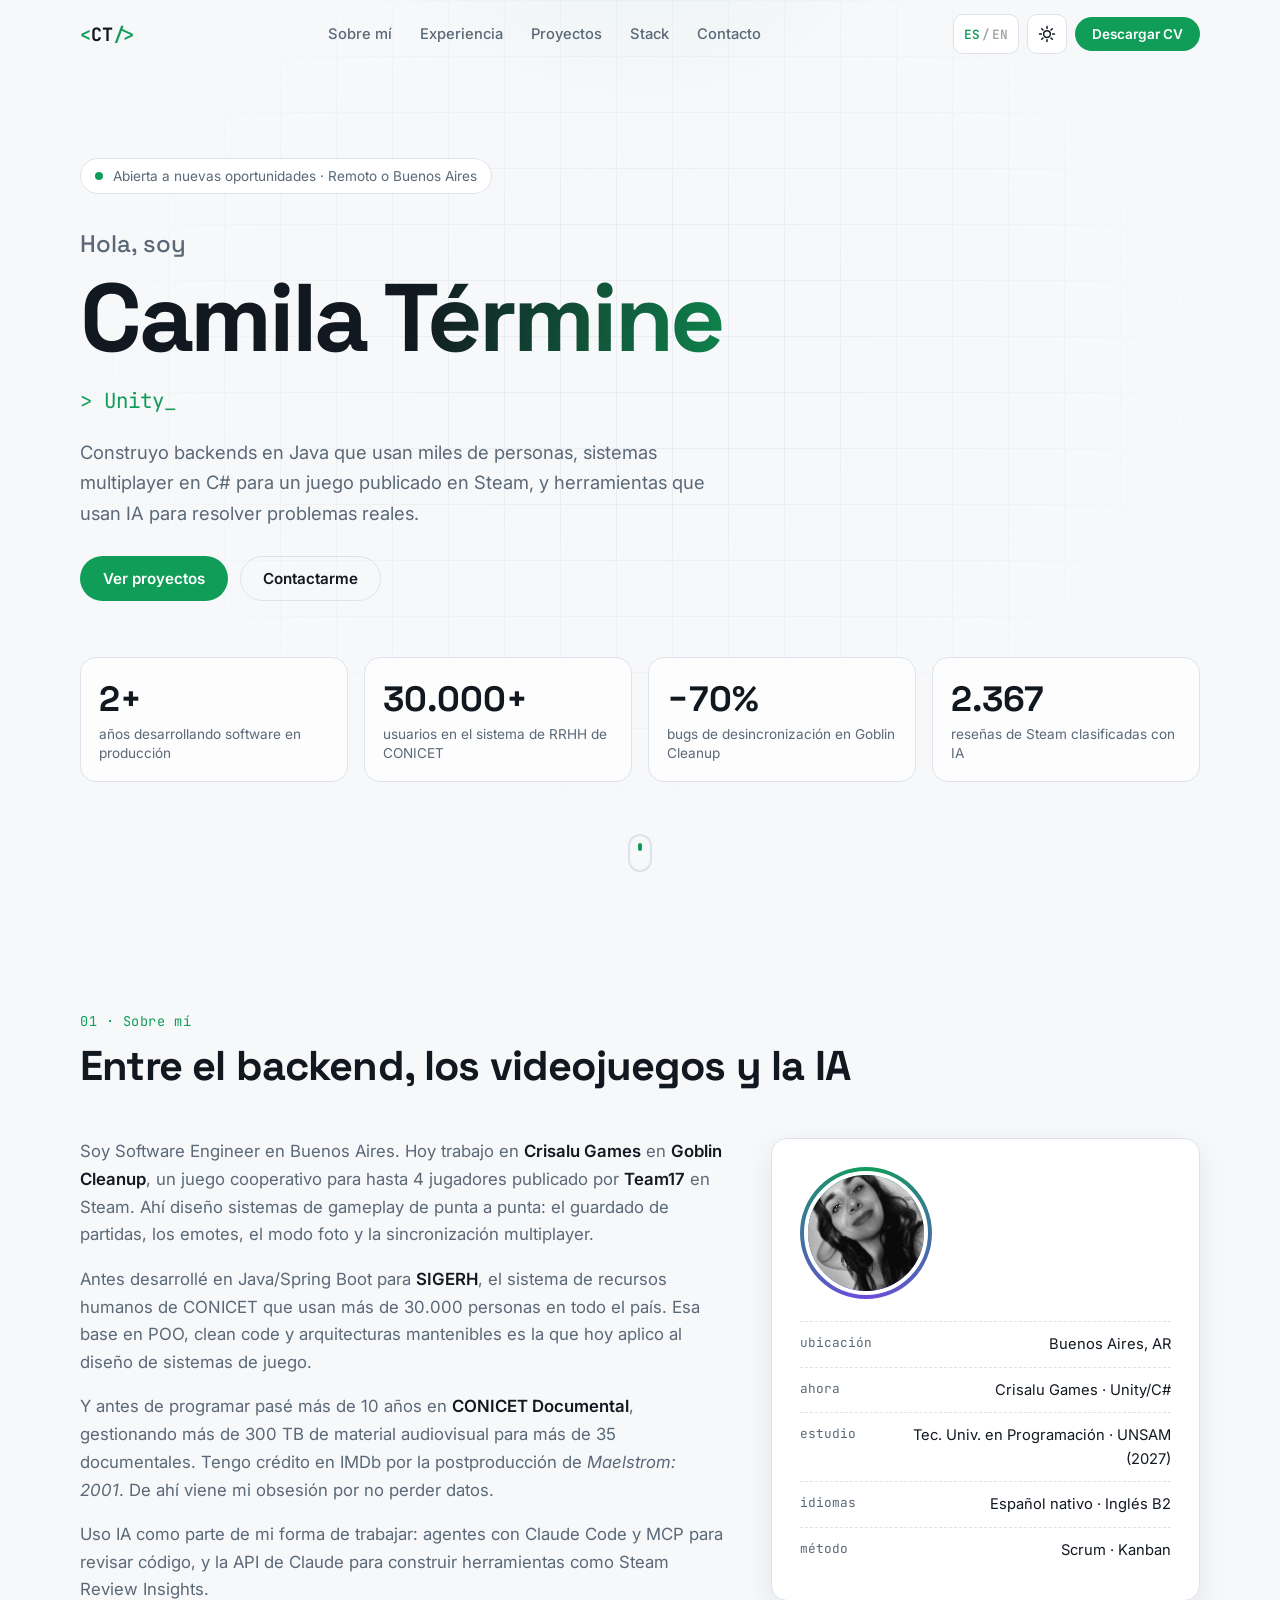
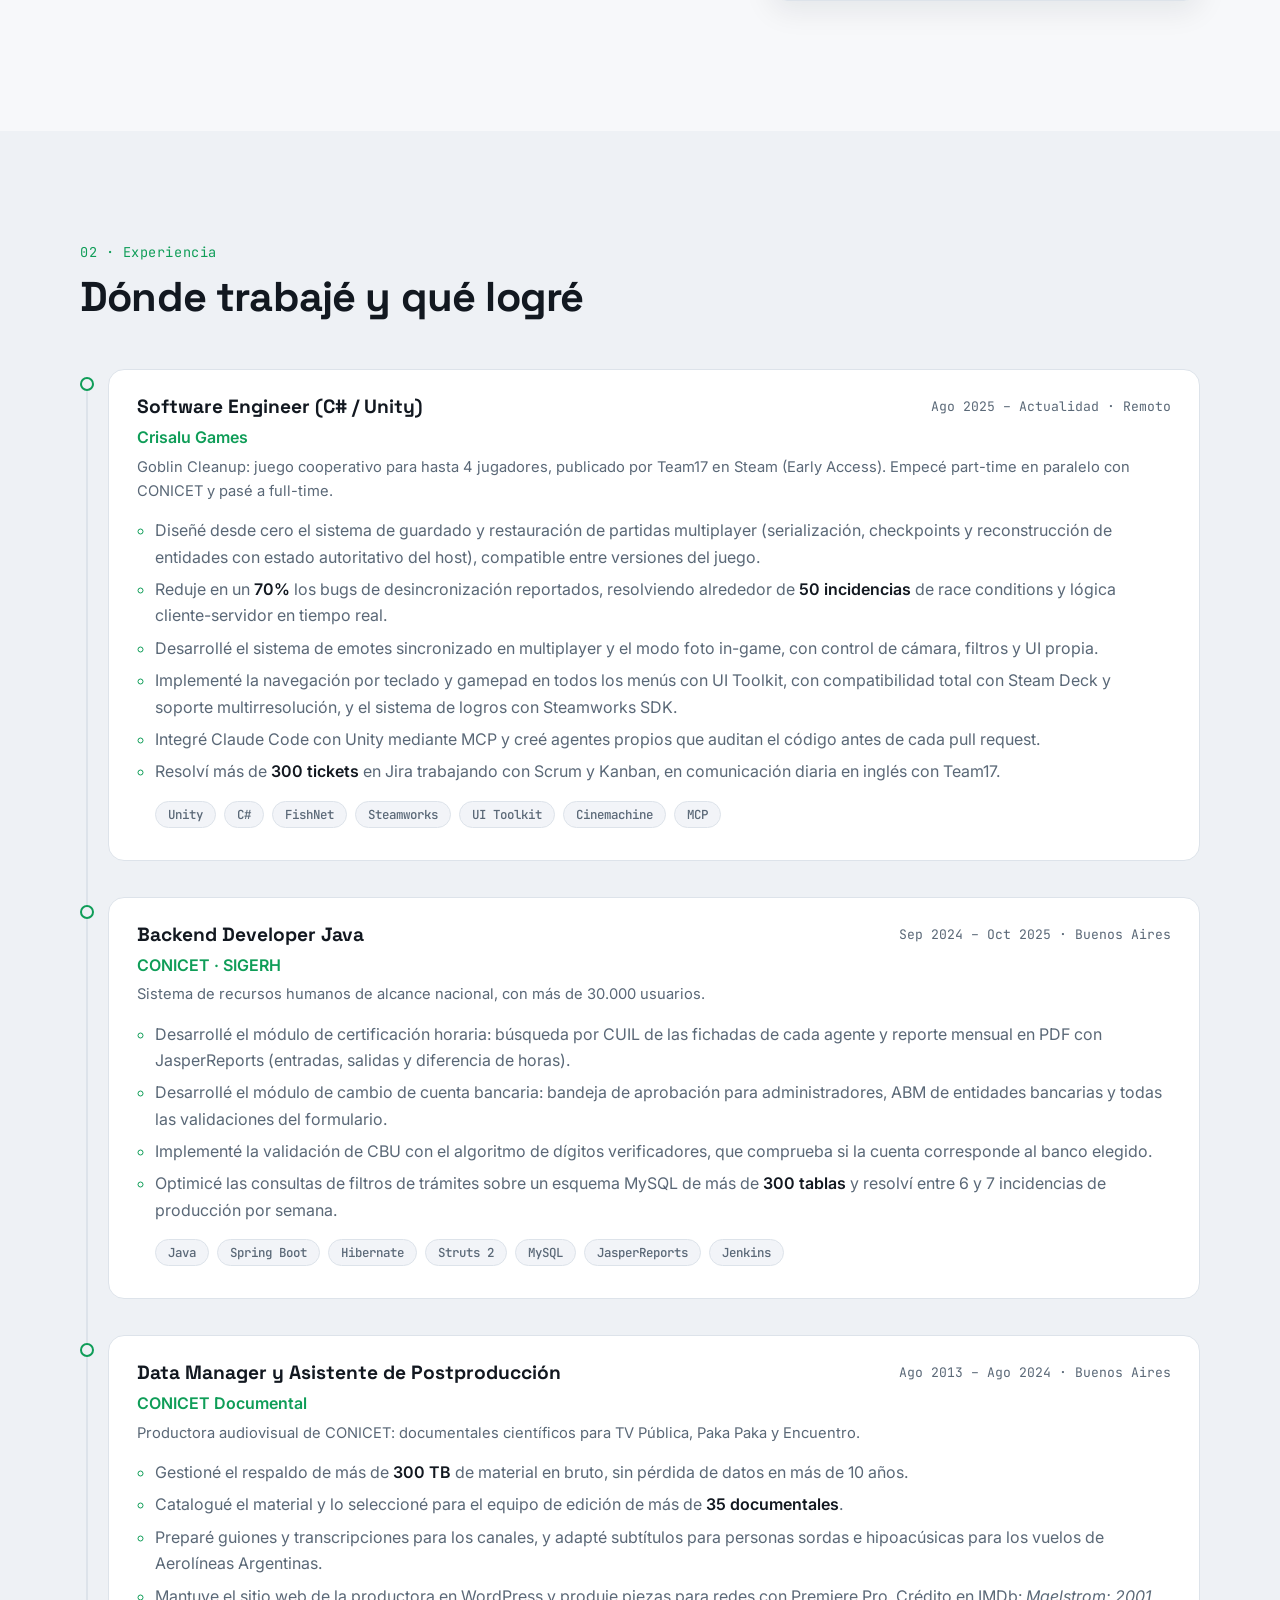
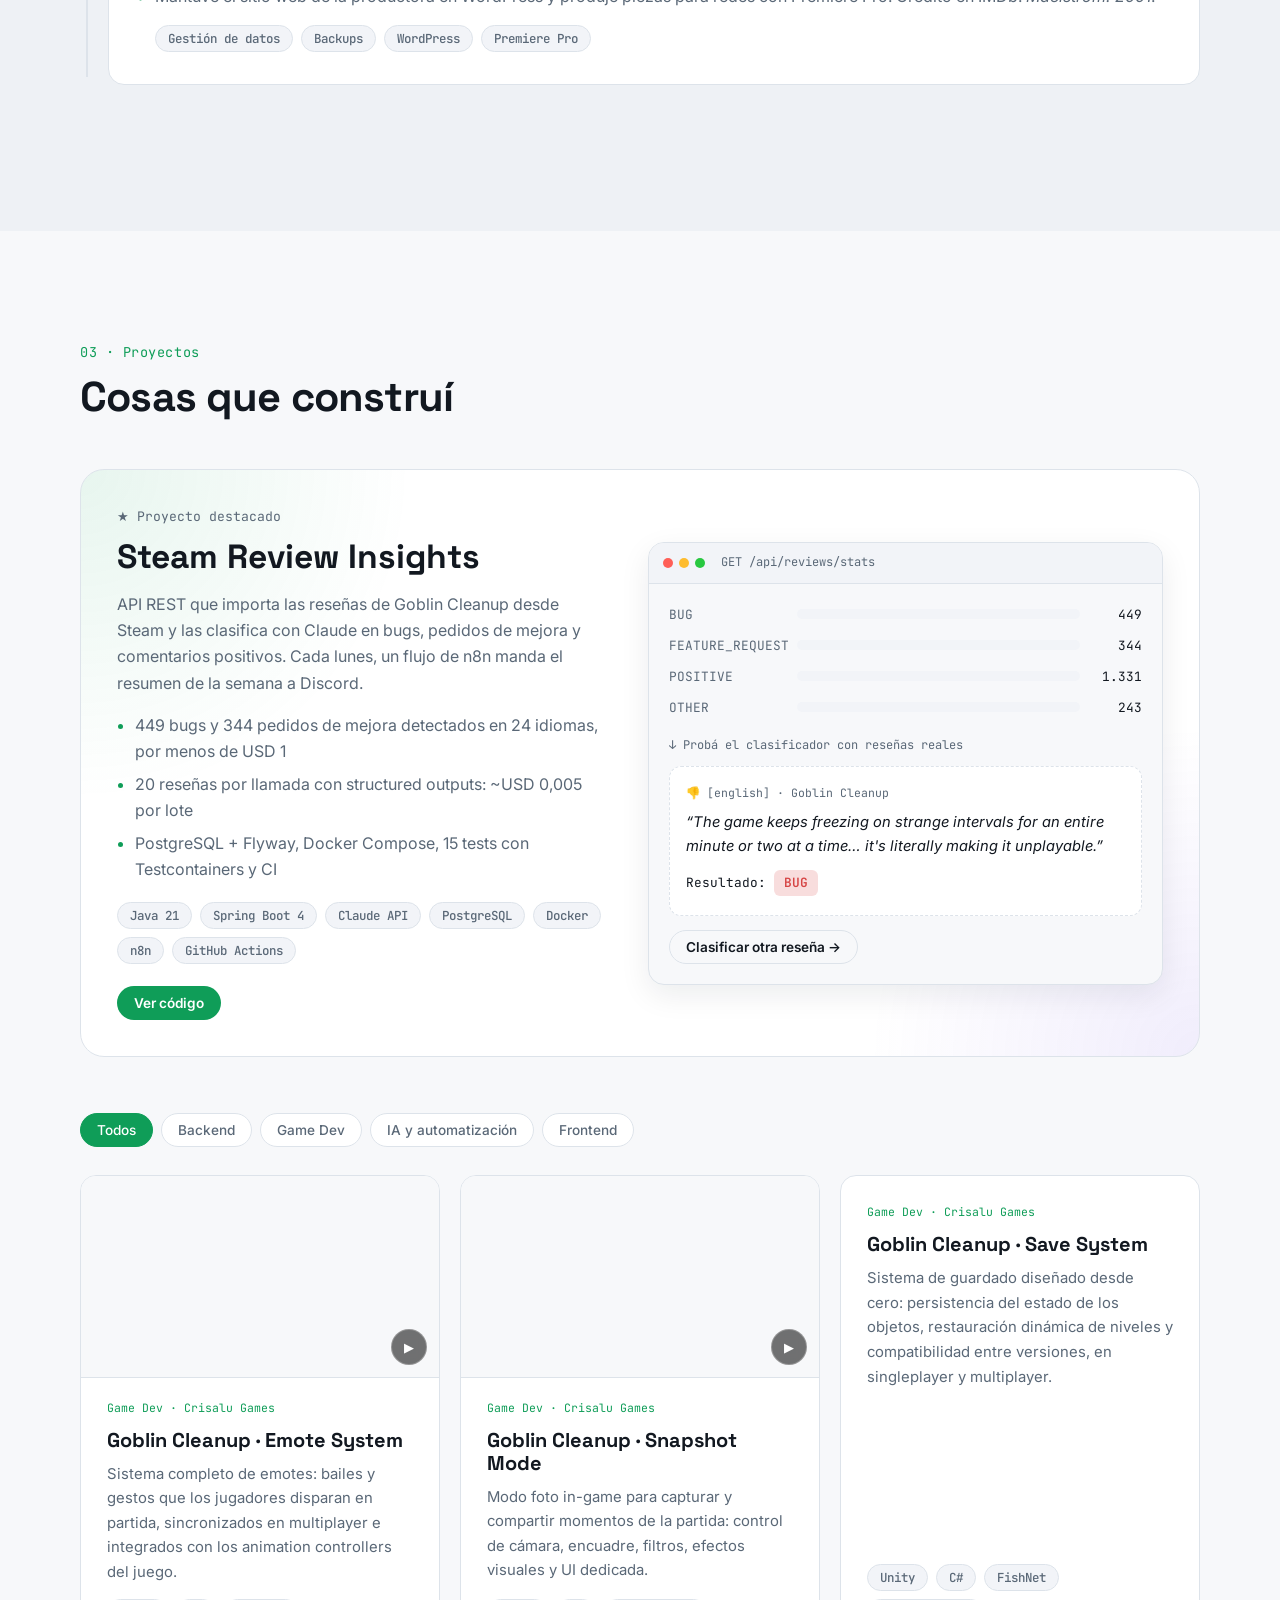
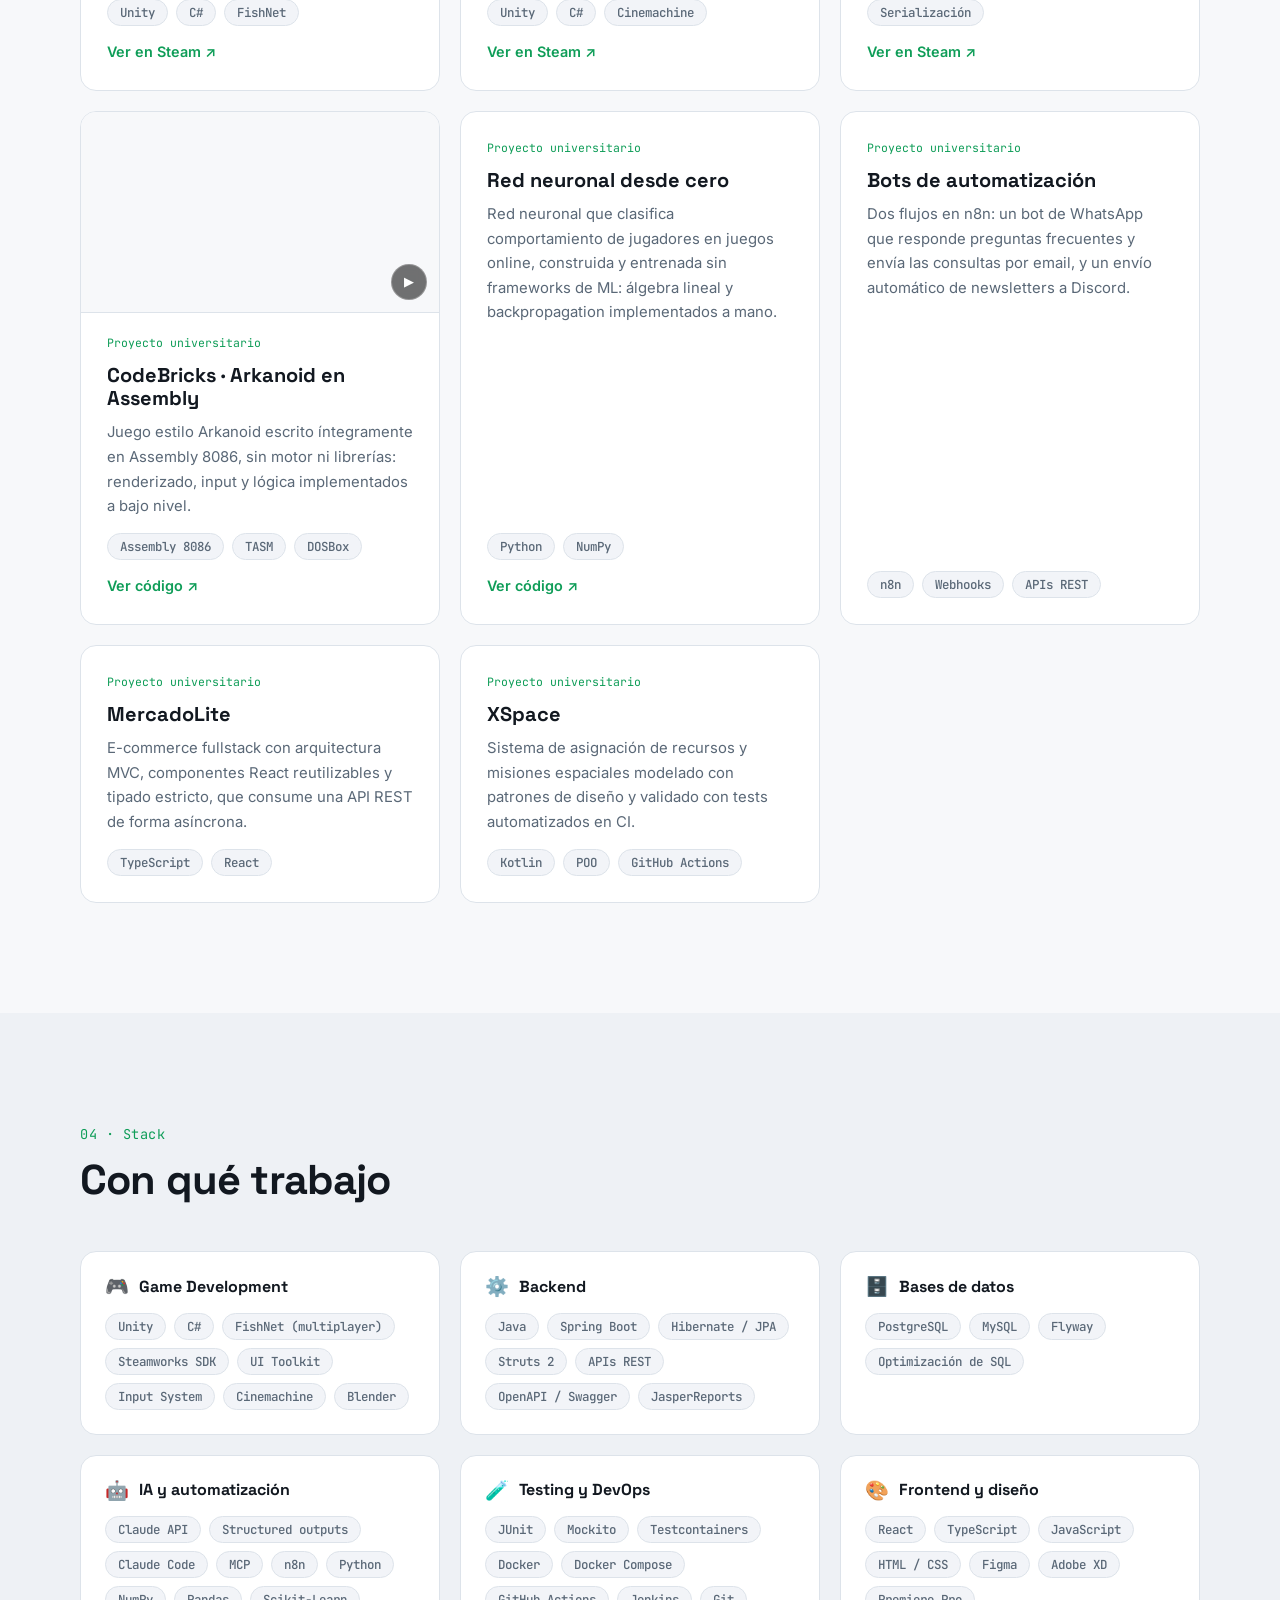
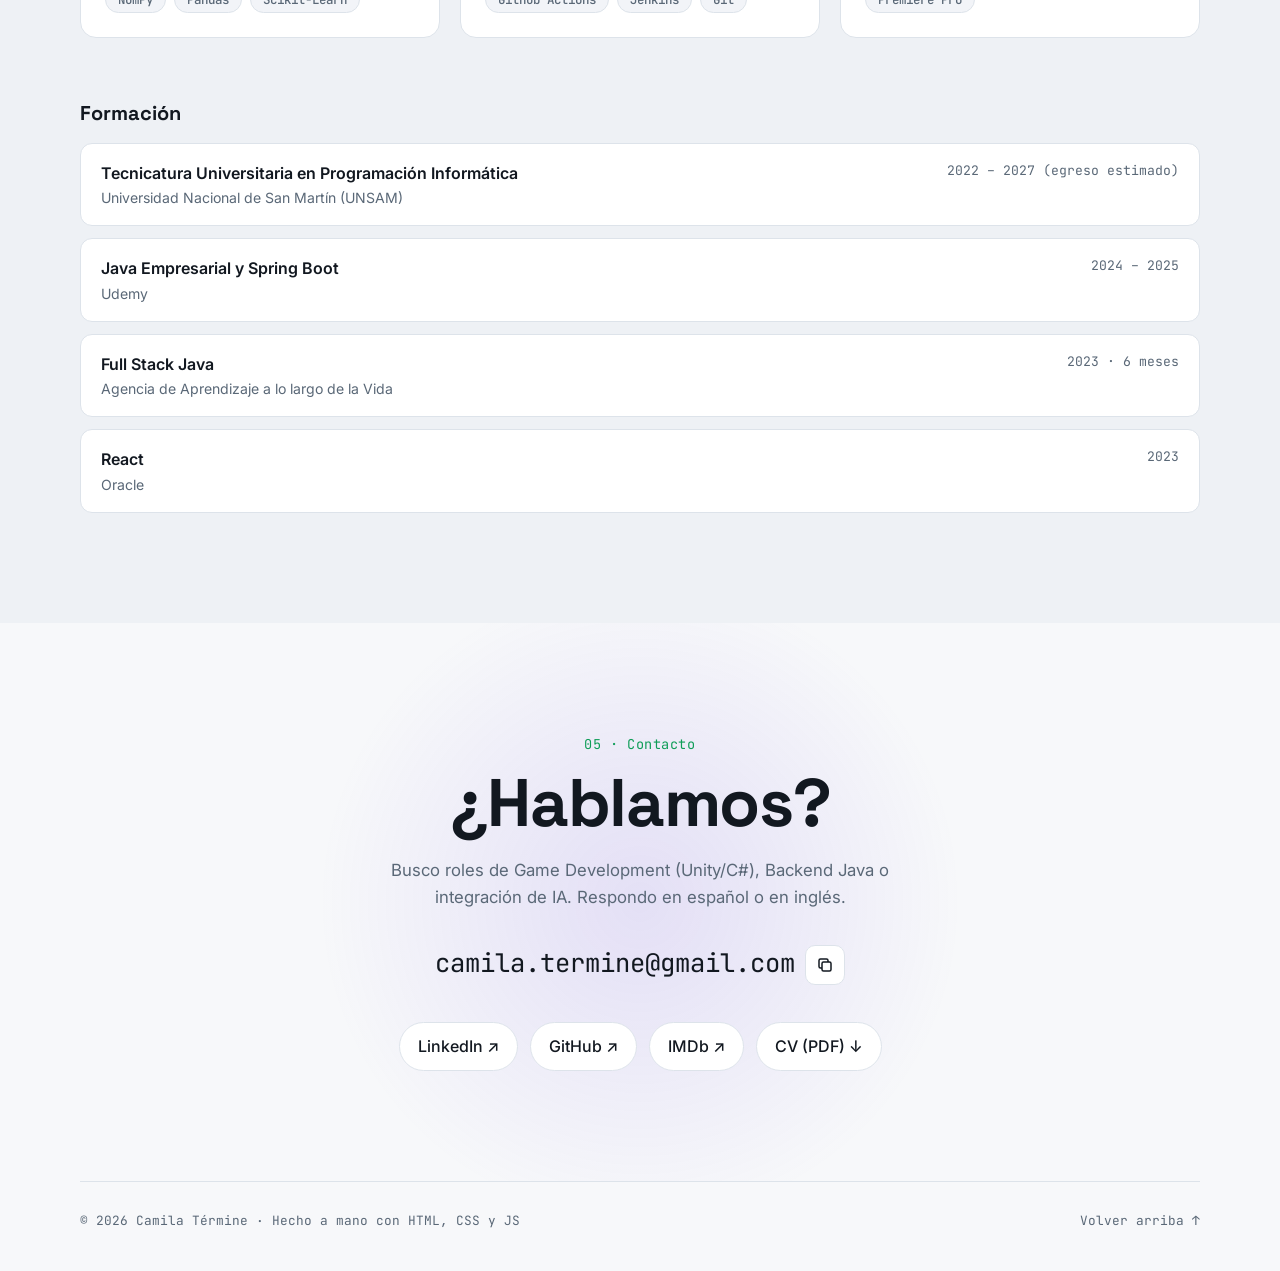
==== index.html @ 853a91fa "Portfolio: bilingual site with scroll animations, projects and CVs Co-Authored-By: Claude Opus 5.5 <" ====
<!DOCTYPE html>
<html lang="es">
<head>
  <meta charset="UTF-8">
  <meta name="viewport" content="width=device-width, initial-scale=1">
  <title>Camila Términe · Software Engineer</title>
  <meta name="description" content="Software Engineer: backend Java/Spring Boot, C#/Unity (Goblin Cleanup, publicado por Team17 en Steam) e integración de IA con Claude. Buenos Aires, Argentina.">
  <meta name="author" content="Camila Denise Términe">
  <meta property="og:title" content="Camila Términe · Software Engineer">
  <meta property="og:description" content="Backend Java · C# / Unity · AI Automation. Proyectos, experiencia y contacto.">
  <meta property="og:type" content="website">
  <meta property="og:url" content="https://camitermine.github.io/">
  <meta name="theme-color" content="#0b0f14">
  <link rel="icon" href="data:image/svg+xml,%3Csvg xmlns='http://www.w3.org/2000/svg' viewBox='0 0 64 64'%3E%3Crect width='64' height='64' rx='14' fill='%230b0f14'/%3E%3Ctext x='50%25' y='56%25' text-anchor='middle' dominant-baseline='middle' font-family='monospace' font-weight='700' font-size='30' fill='%237cf5a8'%3ECT%3C/text%3E%3C/svg%3E">
  <link rel="preconnect" href="https://fonts.googleapis.com">
  <link rel="preconnect" href="https://fonts.gstatic.com" crossorigin>
  <link href="https://fonts.googleapis.com/css2?family=Inter:wght@400;500;600&family=JetBrains+Mono:wght@400;600&family=Space+Grotesk:wght@500;600;700&display=swap" rel="stylesheet">
  <link rel="stylesheet" href="styles.css">
  <script>
    // Aplica tema e idioma guardados antes de pintar, para evitar parpadeos.
    try {
      const t = localStorage.getItem('theme');
      if (t) document.documentElement.dataset.theme = t;
      const l = localStorage.getItem('lang');
      if (l) document.documentElement.lang = l;
    } catch (e) {}
  </script>
  <script type="application/ld+json">
  {
    "@context": "https://schema.org",
    "@type": "Person",
    "name": "Camila Denise Términe",
    "jobTitle": "Software Engineer",
    "address": { "@type": "PostalAddress", "addressLocality": "Buenos Aires", "addressCountry": "AR" },
    "url": "https://camitermine.github.io/",
    "sameAs": ["https://github.com/camitermine", "https://www.linkedin.com/in/camila-termine"]
  }
  </script>
</head>
<body>
  <a class="skip-link" href="#main" data-i18n="skip">Saltar al contenido</a>
  <div class="scroll-progress" aria-hidden="true"></div>
  <div class="cursor-glow" aria-hidden="true"></div>

  <header class="nav" id="nav">
    <a href="#top" class="nav-logo" aria-label="Inicio">
      <span class="logo-bracket">&lt;</span>CT<span class="logo-bracket">/&gt;</span>
    </a>
    <nav class="nav-links" id="nav-links" aria-label="Principal">
      <a href="#about" data-i18n="nav.about">Sobre mí</a>
      <a href="#experience" data-i18n="nav.experience">Experiencia</a>
      <a href="#projects" data-i18n="nav.projects">Proyectos</a>
      <a href="#skills" data-i18n="nav.skills">Stack</a>
      <a href="#contact" data-i18n="nav.contact">Contacto</a>
    </nav>
    <div class="nav-actions">
      <button class="icon-btn" id="lang-toggle" aria-label="Cambiar idioma / Switch language">
        <span class="lang-es">ES</span><span class="lang-sep">/</span><span class="lang-en">EN</span>
      </button>
      <button class="icon-btn" id="theme-toggle" aria-label="Cambiar tema">
        <svg class="icon-sun" viewBox="0 0 24 24" width="18" height="18" aria-hidden="true"><circle cx="12" cy="12" r="4.5" fill="none" stroke="currentColor" stroke-width="2"/><path d="M12 2v2.5M12 19.5V22M2 12h2.5M19.5 12H22M4.9 4.9l1.8 1.8M17.3 17.3l1.8 1.8M4.9 19.1l1.8-1.8M17.3 6.7l1.8-1.8" stroke="currentColor" stroke-width="2" stroke-linecap="round"/></svg>
        <svg class="icon-moon" viewBox="0 0 24 24" width="18" height="18" aria-hidden="true"><path d="M20 14.5A8 8 0 0 1 9.5 4a8 8 0 1 0 10.5 10.5Z" fill="none" stroke="currentColor" stroke-width="2" stroke-linejoin="round"/></svg>
      </button>
      <a class="btn btn-small btn-primary nav-cv" href="cv-es.pdf" download data-cv data-i18n="nav.cv">Descargar CV</a>
      <button class="icon-btn menu-btn" id="menu-toggle" aria-label="Menú" aria-expanded="false" aria-controls="nav-links">
        <span></span><span></span><span></span>
      </button>
    </div>
  </header>

  <main id="main">
    <!-- HERO -->
    <section class="hero" id="top">
      <div class="hero-grid" aria-hidden="true"></div>
      <div class="container hero-inner">
        <p class="status reveal"><span class="status-dot"></span><span data-i18n="hero.status">Abierta a nuevas oportunidades · Remoto o Buenos Aires</span></p>
        <h1 class="hero-title reveal">
          <span data-i18n="hero.hello">Hola, soy</span>
          <span class="hero-name">Camila Términe</span>
        </h1>
        <p class="hero-role reveal mono">
          &gt; <span id="typed" aria-live="polite">Software Engineer</span><span class="caret" aria-hidden="true">_</span>
        </p>
        <p class="hero-lead reveal" data-i18n="hero.lead">Construyo backends en Java que usan miles de personas, sistemas multiplayer en C# para un juego publicado en Steam, y herramientas que usan IA para resolver problemas reales.</p>
        <div class="hero-cta reveal">
          <a href="#projects" class="btn btn-primary" data-i18n="hero.cta.projects">Ver proyectos</a>
          <a href="#contact" class="btn btn-ghost" data-i18n="hero.cta.contact">Contactarme</a>
        </div>
        <dl class="stats reveal-stagger">
          <div class="stat"><dt><span class="count" data-to="2" data-suffix="+">0</span></dt><dd data-i18n="stats.years">años desarrollando software en producción</dd></div>
          <div class="stat"><dt><span class="count" data-to="30000" data-suffix="+">0</span></dt><dd data-i18n="stats.users">usuarios en el sistema de RRHH de CONICET</dd></div>
          <div class="stat"><dt><span class="count" data-to="70" data-prefix="−" data-suffix="%">0</span></dt><dd data-i18n="stats.desync">bugs de desincronización en Goblin Cleanup</dd></div>
          <div class="stat"><dt><span class="count" data-to="2367">0</span></dt><dd data-i18n="stats.reviews">reseñas de Steam clasificadas con IA</dd></div>
        </dl>
      </div>
      <a href="#about" class="scroll-hint" aria-label="Bajar"><span></span></a>
    </section>

    <!-- ABOUT -->
    <section class="section" id="about">
      <div class="container about">
        <div class="section-head reveal">
          <p class="eyebrow mono">01 · <span data-i18n="nav.about">Sobre mí</span></p>
          <h2 data-i18n="about.title">Entre el backend, los videojuegos y la IA</h2>
        </div>
        <div class="about-grid">
          <div class="about-text reveal">
            <p data-i18n="about.p1">Soy Software Engineer en Buenos Aires. Hoy trabajo en <strong>Crisalu Games</strong> en <strong>Goblin Cleanup</strong>, un juego cooperativo para hasta 4 jugadores publicado por <strong>Team17</strong> en Steam, donde me ocupo del guardado de partidas, la sincronización multiplayer y la integración con Steamworks.</p>
            <p data-i18n="about.p2">Antes desarrollé en Java/Spring Boot para <strong>SIGERH</strong>, el sistema de recursos humanos de CONICET que usan más de 30.000 personas en todo el país.</p>
            <p data-i18n="about.p3">Y antes de programar pasé 10 años en <strong>CONICET Documental</strong>, gestionando más de 300 TB de material audiovisual para más de 35 documentales. Tengo crédito en IMDb por la postproducción de <em>Maelstrom: 2001</em>. De ahí viene mi obsesión por no perder datos.</p>
            <p data-i18n="about.p4">Uso IA como parte de mi forma de trabajar: agentes con Claude Code y MCP para revisar código, y la API de Claude para construir herramientas como Steam Review Insights.</p>
          </div>
          <aside class="about-card reveal tilt" aria-label="Datos rápidos">
            <div class="avatar"><img src="assets/foto-perfil.jpg" alt="Foto de Camila Términe" width="160" height="160" loading="lazy"></div>
            <ul class="facts">
              <li><span class="fact-k mono" data-i18n="facts.location">ubicación</span><span>Buenos Aires, AR</span></li>
              <li><span class="fact-k mono" data-i18n="facts.now">ahora</span><span>Crisalu Games · Unity/C#</span></li>
              <li><span class="fact-k mono" data-i18n="facts.study">estudio</span><span data-i18n="facts.studyv">Tec. Univ. en Programación · UNSAM (2027)</span></li>
              <li><span class="fact-k mono" data-i18n="facts.langs">idiomas</span><span data-i18n="facts.langsv">Español nativo · Inglés B2</span></li>
              <li><span class="fact-k mono" data-i18n="facts.method">método</span><span>Scrum · Kanban</span></li>
            </ul>
          </aside>
        </div>
      </div>
    </section>

    <!-- EXPERIENCE -->
    <section class="section section-alt" id="experience">
      <div class="container">
        <div class="section-head reveal">
          <p class="eyebrow mono">02 · <span data-i18n="nav.experience">Experiencia</span></p>
          <h2 data-i18n="exp.title">Dónde trabajé y qué logré</h2>
        </div>
        <ol class="timeline" id="timeline"></ol>
      </div>
    </section>

    <!-- PROJECTS -->
    <section class="section" id="projects">
      <div class="container">
        <div class="section-head reveal">
          <p class="eyebrow mono">03 · <span data-i18n="nav.projects">Proyectos</span></p>
          <h2 data-i18n="proj.title">Cosas que construí</h2>
        </div>

        <!-- Proyecto destacado con demo interactiva -->
        <article class="featured reveal" aria-labelledby="sri-title">
          <div class="featured-info">
            <p class="tag-featured mono" data-i18n="proj.featured">★ Proyecto destacado</p>
            <h3 id="sri-title">Steam Review Insights</h3>
            <p data-i18n="sri.desc">API REST que importa las reseñas de Goblin Cleanup desde Steam y las clasifica con Claude en bugs, pedidos de mejora y comentarios positivos. Cada lunes, un flujo de n8n manda el resumen de la semana a Discord.</p>
            <ul class="featured-points">
              <li data-i18n="sri.p1">449 bugs y 344 pedidos de mejora detectados en 24 idiomas, por menos de USD 1</li>
              <li data-i18n="sri.p2">20 reseñas por llamada con structured outputs: ~USD 0,005 por lote</li>
              <li data-i18n="sri.p3">PostgreSQL + Flyway, Docker Compose, 15 tests con Testcontainers y CI</li>
            </ul>
            <ul class="chips" aria-label="Tecnologías">
              <li>Java 21</li><li>Spring Boot 4</li><li>Claude API</li><li>PostgreSQL</li><li>Docker</li><li>n8n</li><li>GitHub Actions</li>
            </ul>
            <div class="featured-links">
              <a class="btn btn-primary btn-small" href="https://github.com/camitermine/steam-review-insights" target="_blank" rel="noopener" data-i18n="proj.code">Ver código</a>
            </div>
          </div>

          <div class="demo" aria-label="Demo interactiva">
            <div class="demo-bar"><span></span><span></span><span></span><p class="mono">GET /api/reviews/stats</p></div>
            <div class="demo-body">
              <div class="demo-chart" id="demo-chart" role="img" aria-label="449 bugs, 344 pedidos de mejora, 1331 positivas, 243 otras"></div>
              <p class="demo-hint mono" data-i18n="demo.hint">↓ Probá el clasificador con reseñas reales</p>
              <div class="demo-review" id="demo-review" aria-live="polite">
                <p class="demo-review-meta mono" id="demo-meta"></p>
                <p class="demo-review-text" id="demo-text"></p>
                <p class="demo-review-result mono" id="demo-result"></p>
              </div>
              <button class="btn btn-ghost btn-small" id="demo-next" data-i18n="demo.next">Clasificar otra reseña →</button>
            </div>
          </div>
        </article>

        <div class="filters reveal" role="group" aria-label="Filtrar proyectos" id="filters">
          <button class="filter active" data-filter="all" data-i18n="filter.all">Todos</button>
          <button class="filter" data-filter="backend">Backend</button>
          <button class="filter" data-filter="gamedev">Game Dev</button>
          <button class="filter" data-filter="ai" data-i18n="filter.ai">IA y automatización</button>
          <button class="filter" data-filter="frontend">Frontend</button>
        </div>
        <div class="cards" id="cards"></div>
      </div>
    </section>

    <!-- SKILLS -->
    <section class="section section-alt" id="skills">
      <div class="container">
        <div class="section-head reveal">
          <p class="eyebrow mono">04 · <span data-i18n="nav.skills">Stack</span></p>
          <h2 data-i18n="skills.title">Con qué trabajo</h2>
        </div>
        <div class="skills" id="skills-grid"></div>

        <div class="edu reveal">
          <h3 data-i18n="edu.title">Formación</h3>
          <ul class="edu-list" id="edu-list"></ul>
        </div>
      </div>
    </section>

    <!-- CONTACT -->
    <section class="section contact" id="contact">
      <div class="container contact-inner reveal">
        <p class="eyebrow mono">05 · <span data-i18n="nav.contact">Contacto</span></p>
        <h2 data-i18n="contact.title">¿Hablamos?</h2>
        <p class="contact-lead" data-i18n="contact.lead">Busco roles de Backend Java, Unity/C# o integración de IA. Respondo en español o en inglés.</p>
        <div class="contact-email">
          <a class="email-link mono" id="email-link" href="mailto:camila.termine@gmail.com">camila.termine@gmail.com</a>
          <button class="icon-btn copy-btn" id="copy-email" aria-label="Copiar email">
            <svg viewBox="0 0 24 24" width="18" height="18" aria-hidden="true"><rect x="8" y="8" width="12" height="12" rx="2" fill="none" stroke="currentColor" stroke-width="2"/><path d="M16 8V6a2 2 0 0 0-2-2H6a2 2 0 0 0-2 2v8a2 2 0 0 0 2 2h2" fill="none" stroke="currentColor" stroke-width="2"/></svg>
          </button>
          <span class="copied mono" id="copied" role="status" data-i18n="contact.copied">¡Copiado!</span>
        </div>
        <ul class="socials">
          <li><a href="https://www.linkedin.com/in/camila-termine" target="_blank" rel="noopener" class="social">LinkedIn ↗</a></li>
          <li><a href="https://github.com/camitermine" target="_blank" rel="noopener" class="social">GitHub ↗</a></li>
          <li><a href="https://www.imdb.com/es/name/nm16454992/" target="_blank" rel="noopener" class="social">IMDb ↗</a></li>
          <li><a href="cv-es.pdf" download data-cv class="social" data-i18n="contact.cv">CV (PDF) ↓</a></li>
        </ul>
      </div>
    </section>
  </main>

  <footer class="footer">
    <p class="mono">© <span id="year"></span> Camila Términe · <span data-i18n="footer.built">Hecho a mano con HTML, CSS y JS</span></p>
    <a href="#top" class="mono back-top" data-i18n="footer.top">Volver arriba ↑</a>
  </footer>

  <script src="script.js"></script>
</body>
</html>
---- styles.css ----
/* ============ Tokens ============ */
:root {
  --bg: #0b0f14;
  --bg-alt: #0f151c;
  --surface: #131b24;
  --surface-2: #18222d;
  --border: #22303d;
  --text: #e6edf3;
  --muted: #93a4b5;
  --accent: #7cf5a8;      /* verde "goblin" */
  --accent-2: #a78bfa;    /* violeta */
  --accent-ink: #062014;
  --bug: #ff7a7a;
  --feature: #ffd166;
  --positive: #7cf5a8;
  --other: #8aa0b4;
  --shadow: 0 10px 40px rgba(0, 0, 0, .35);
  --radius: 16px;
  --font-body: 'Inter', system-ui, sans-serif;
  --font-head: 'Space Grotesk', 'Inter', sans-serif;
  --font-mono: 'JetBrains Mono', ui-monospace, monospace;
  --container: 1120px;
  color-scheme: dark;
}

:root[data-theme="light"] {
  --bg: #f7f8fa;
  --bg-alt: #eef1f5;
  --surface: #ffffff;
  --surface-2: #f2f4f8;
  --border: #dde3ea;
  --text: #121820;
  --muted: #5a6877;
  --accent: #0f9d58;
  --accent-2: #6d4ae0;
  --accent-ink: #ffffff;
  --bug: #d64545;
  --feature: #c98a00;
  --positive: #0f9d58;
  --other: #6f8193;
  --shadow: 0 10px 30px rgba(18, 24, 32, .08);
  color-scheme: light;
}

@media (prefers-color-scheme: light) {
  :root:not([data-theme]) {
    --bg: #f7f8fa; --bg-alt: #eef1f5; --surface: #ffffff; --surface-2: #f2f4f8;
    --border: #dde3ea; --text: #121820; --muted: #5a6877;
    --accent: #0f9d58; --accent-2: #6d4ae0; --accent-ink: #ffffff;
    --bug: #d64545; --feature: #c98a00; --positive: #0f9d58; --other: #6f8193;
    --shadow: 0 10px 30px rgba(18, 24, 32, .08);
    color-scheme: light;
  }
}

/* ============ Base ============ */
*, *::before, *::after { box-sizing: border-box; }
html { scroll-behavior: smooth; scroll-padding-top: 80px; }
body {
  margin: 0;
  background: var(--bg);
  color: var(--text);
  font: 16px/1.65 var(--font-body);
  -webkit-font-smoothing: antialiased;
  overflow-x: hidden;
  transition: background .3s, color .3s;
}
h1, h2, h3 { font-family: var(--font-head); line-height: 1.15; margin: 0; }
h2 { font-size: clamp(1.8rem, 4vw, 2.6rem); letter-spacing: -.02em; }
h3 { font-size: 1.25rem; }
p { margin: 0 0 1em; }
a { color: inherit; }
strong { color: var(--text); font-weight: 600; }
.mono { font-family: var(--font-mono); }
.container { width: min(var(--container), 100% - 32px); margin-inline: auto; }
:focus-visible { outline: 2px solid var(--accent); outline-offset: 3px; border-radius: 6px; }

.skip-link {
  position: absolute; left: 16px; top: -60px; z-index: 100;
  background: var(--accent); color: var(--accent-ink); padding: 10px 16px; border-radius: 8px;
  text-decoration: none; font-weight: 600;
}
.skip-link:focus { top: 16px; }

/* Barra de progreso de scroll */
.scroll-progress {
  position: fixed; top: 0; left: 0; height: 3px; width: 100%; z-index: 60;
  background: linear-gradient(90deg, var(--accent), var(--accent-2));
  transform-origin: 0 50%; transform: scaleX(0);
}

/* Brillo que sigue al cursor (solo escritorio) */
.cursor-glow {
  position: fixed; inset: 0; pointer-events: none; z-index: 0;
  background: radial-gradient(500px circle at var(--mx, 50%) var(--my, -20%), color-mix(in srgb, var(--accent) 7%, transparent), transparent 60%);
}

/* ============ Botones ============ */
.btn {
  display: inline-flex; align-items: center; gap: 8px;
  padding: 12px 22px; border-radius: 999px; border: 1px solid transparent;
  font: 600 .95rem var(--font-body); text-decoration: none; cursor: pointer;
  transition: transform .2s, box-shadow .2s, background .2s, border-color .2s;
}
.btn-small { padding: 8px 16px; font-size: .85rem; }
.btn-primary { background: var(--accent); color: var(--accent-ink); }
.btn-primary:hover { transform: translateY(-2px); box-shadow: 0 8px 24px color-mix(in srgb, var(--accent) 35%, transparent); }
.btn-ghost { background: transparent; color: var(--text); border-color: var(--border); }
.btn-ghost:hover { border-color: var(--accent); transform: translateY(-2px); }

.icon-btn {
  display: inline-flex; align-items: center; justify-content: center; min-width: 40px; height: 40px; padding: 0 10px;
  background: var(--surface); color: var(--text); border: 1px solid var(--border); border-radius: 10px;
  cursor: pointer; font: 600 .8rem var(--font-mono); transition: border-color .2s, color .2s;
}
.icon-btn:hover { border-color: var(--accent); color: var(--accent); }

/* ============ Nav ============ */
.nav {
  position: fixed; top: 0; left: 0; right: 0; z-index: 50;
  display: flex; align-items: center; justify-content: space-between; gap: 16px;
  padding: 14px max(16px, calc((100% - var(--container)) / 2));
  transition: background .3s, border-color .3s, padding .3s;
  border-bottom: 1px solid transparent;
}
.nav.scrolled {
  background: color-mix(in srgb, var(--bg) 82%, transparent);
  backdrop-filter: blur(14px); -webkit-backdrop-filter: blur(14px);
  border-bottom-color: var(--border); padding-block: 10px;
}
.nav-logo { font: 700 1.15rem var(--font-mono); text-decoration: none; }
.logo-bracket { color: var(--accent); }
.nav-links { display: flex; gap: 28px; }
.nav-links a {
  text-decoration: none; color: var(--muted); font-size: .92rem; font-weight: 500;
  position: relative; transition: color .2s;
}
.nav-links a::after {
  content: ''; position: absolute; left: 0; bottom: -6px; height: 2px; width: 100%;
  background: var(--accent); transform: scaleX(0); transform-origin: left; transition: transform .25s;
}
.nav-links a:hover, .nav-links a.active { color: var(--text); }
.nav-links a.active::after { transform: scaleX(1); }
.nav-actions { display: flex; align-items: center; gap: 8px; }
.lang-sep { opacity: .4; margin: 0 2px; }
html[lang="es"] .lang-en, html[lang="en"] .lang-es { opacity: .4; }
html[lang="es"] .lang-es, html[lang="en"] .lang-en { color: var(--accent); }
.icon-sun { display: none; }
:root[data-theme="light"] .icon-sun { display: block; }
:root[data-theme="light"] .icon-moon { display: none; }
@media (prefers-color-scheme: light) {
  :root:not([data-theme]) .icon-sun { display: block; }
  :root:not([data-theme]) .icon-moon { display: none; }
}
.menu-btn { display: none; flex-direction: column; gap: 4px; padding: 0 11px; }
.menu-btn span { display: block; width: 18px; height: 2px; background: currentColor; transition: transform .25s, opacity .25s; }
.menu-btn[aria-expanded="true"] span:nth-child(1) { transform: translateY(6px) rotate(45deg); }
.menu-btn[aria-expanded="true"] span:nth-child(2) { opacity: 0; }
.menu-btn[aria-expanded="true"] span:nth-child(3) { transform: translateY(-6px) rotate(-45deg); }

/* ============ Hero ============ */
.hero {
  position: relative; min-height: 100vh; min-height: 100svh;
  display: flex; align-items: center; padding: 120px 0 80px; overflow: hidden;
}
.hero-grid {
  position: absolute; inset: 0; z-index: -1;
  background-image:
    linear-gradient(var(--border) 1px, transparent 1px),
    linear-gradient(90deg, var(--border) 1px, transparent 1px);
  background-size: 56px 56px;
  mask-image: radial-gradient(ellipse at 50% 40%, #000 20%, transparent 70%);
  -webkit-mask-image: radial-gradient(ellipse at 50% 40%, #000 20%, transparent 70%);
  opacity: .5;
  transform: translateY(var(--parallax, 0));
}
.hero-inner { position: relative; }
.status {
  display: inline-flex; align-items: center; gap: 10px;
  padding: 6px 14px; border: 1px solid var(--border); border-radius: 999px;
  background: var(--surface); color: var(--muted); font-size: .85rem;
}
.status-dot { width: 8px; height: 8px; border-radius: 50%; background: var(--accent); box-shadow: 0 0 0 0 var(--accent); animation: pulse 2s infinite; }
@keyframes pulse { 70% { box-shadow: 0 0 0 10px transparent; } 100% { box-shadow: 0 0 0 0 transparent; } }
.hero-title { margin: 22px 0 10px; font-size: clamp(1.2rem, 2.6vw, 1.5rem); font-weight: 500; color: var(--muted); }
.hero-name {
  display: block; margin-top: 6px; color: var(--text);
  font-size: clamp(2.8rem, 9vw, 6rem); font-weight: 700; letter-spacing: -.035em;
  background: linear-gradient(100deg, var(--text) 30%, var(--accent) 65%, var(--accent-2));
  -webkit-background-clip: text; background-clip: text; -webkit-text-fill-color: transparent;
}
.hero-role { font-size: clamp(1rem, 2.4vw, 1.3rem); color: var(--accent); margin-bottom: 18px; min-height: 1.7em; }
.caret { animation: blink 1s steps(1) infinite; }
@keyframes blink { 50% { opacity: 0; } }
.hero-lead { max-width: 640px; font-size: clamp(1rem, 2vw, 1.15rem); color: var(--muted); }
.hero-cta { display: flex; flex-wrap: wrap; gap: 12px; margin: 28px 0 56px; }
.stats { display: grid; grid-template-columns: repeat(4, 1fr); gap: 16px; margin: 0; }
.stat {
  padding: 18px; border: 1px solid var(--border); border-radius: var(--radius);
  background: color-mix(in srgb, var(--surface) 70%, transparent);
}
.stat dt { font: 700 clamp(1.6rem, 3.4vw, 2.2rem) var(--font-head); color: var(--text); }
.stat dd { margin: 4px 0 0; color: var(--muted); font-size: .85rem; line-height: 1.4; }
.scroll-hint {
  position: absolute; bottom: 28px; left: 50%; translate: -50% 0;
  width: 24px; height: 38px; border: 2px solid var(--border); border-radius: 14px;
}
.scroll-hint span {
  position: absolute; top: 7px; left: 50%; width: 4px; height: 8px; margin-left: -2px;
  background: var(--accent); border-radius: 2px; animation: scrollHint 1.8s infinite;
}
@keyframes scrollHint { 0% { opacity: 0; transform: translateY(0); } 40% { opacity: 1; } 100% { opacity: 0; transform: translateY(12px); } }

/* ============ Secciones ============ */
.section { position: relative; padding: 110px 0; }
.section-alt { background: var(--bg-alt); }
.section-head { margin-bottom: 48px; }
.eyebrow { color: var(--accent); font-size: .85rem; margin-bottom: 10px; letter-spacing: .04em; }

/* About */
.about-grid { display: grid; grid-template-columns: 1.5fr 1fr; gap: 48px; align-items: start; }
.about-text p { color: var(--muted); font-size: 1.05rem; }
.about-card {
  padding: 28px; border: 1px solid var(--border); border-radius: var(--radius);
  background: var(--surface); box-shadow: var(--shadow);
  transform-style: preserve-3d; transition: transform .2s;
}
.avatar {
  position: relative; width: 132px; height: 132px; border-radius: 50%; margin-bottom: 22px; padding: 4px;
  background: conic-gradient(from var(--angle, 0deg), var(--accent), var(--accent-2), var(--accent));
  animation: spin 6s linear infinite;
}
.avatar img {
  display: block; width: 100%; height: 100%; object-fit: cover; border-radius: 50%;
  border: 4px solid var(--surface); filter: grayscale(1) contrast(1.05);
  transition: filter .4s;
}
.about-card:hover .avatar img { filter: grayscale(0); }
@property --angle { syntax: '<angle>'; inherits: false; initial-value: 0deg; }
@keyframes spin { to { --angle: 360deg; } }
.facts { list-style: none; margin: 0; padding: 0; }
.facts li { display: flex; justify-content: space-between; gap: 16px; padding: 10px 0; border-top: 1px dashed var(--border); font-size: .92rem; }
.facts li span:last-child { text-align: right; }
.fact-k { color: var(--muted); font-size: .8rem; }

/* Timeline */
.timeline { list-style: none; margin: 0; padding: 0 0 0 28px; position: relative; }
.timeline::before {
  content: ''; position: absolute; left: 6px; top: 8px; bottom: 8px; width: 2px;
  background: var(--border);
}
.timeline::after {
  content: ''; position: absolute; left: 6px; top: 8px; width: 2px;
  height: calc((100% - 16px) * var(--progress, 0));
  background: linear-gradient(var(--accent), var(--accent-2));
}
.job { position: relative; margin-bottom: 36px; }
.job::before {
  content: ''; position: absolute; left: -28px; top: 8px; width: 14px; height: 14px; border-radius: 50%;
  background: var(--bg-alt); border: 2px solid var(--accent); z-index: 1;
}
.job-card {
  padding: 26px 28px; border: 1px solid var(--border); border-radius: var(--radius);
  background: var(--surface); transition: border-color .25s, transform .25s;
}
.job-card:hover { border-color: color-mix(in srgb, var(--accent) 50%, var(--border)); }
.job-head { display: flex; flex-wrap: wrap; justify-content: space-between; gap: 6px 16px; margin-bottom: 6px; }
.job-role { font-size: 1.2rem; }
.job-date { color: var(--muted); font-size: .82rem; white-space: nowrap; }
.job-company { color: var(--accent); font-weight: 600; margin-bottom: 4px; }
.job-context { color: var(--muted); font-size: .92rem; margin-bottom: 14px; }
.job ul { margin: 0; padding-left: 18px; color: var(--muted); }
.job li { margin-bottom: 6px; }
.job li::marker { color: var(--accent); }
.job .chips { margin-top: 16px; }

/* Chips */
.chips { list-style: none; display: flex; flex-wrap: wrap; gap: 8px; margin: 0; padding: 0; }
.chips li {
  padding: 4px 12px; border-radius: 999px; font: 500 .78rem var(--font-mono);
  background: var(--surface-2); border: 1px solid var(--border); color: var(--muted);
}

/* Featured */
.featured {
  display: grid; grid-template-columns: 1fr 1.05fr; gap: 40px; align-items: center;
  padding: 36px; margin-bottom: 56px; border-radius: 24px;
  border: 1px solid var(--border);
  background:
    radial-gradient(600px circle at 0% 0%, color-mix(in srgb, var(--accent) 10%, transparent), transparent 55%),
    radial-gradient(600px circle at 100% 100%, color-mix(in srgb, var(--accent-2) 10%, transparent), transparent 55%),
    var(--surface);
}
.tag-featured { color: var(--accent); font-size: .82rem; margin-bottom: 10px; }
.featured h3 { font-size: clamp(1.6rem, 3vw, 2.1rem); margin-bottom: 14px; }
.featured-info > p { color: var(--muted); }
.featured-points { margin: 0 0 20px; padding-left: 18px; color: var(--muted); }
.featured-points li { margin-bottom: 6px; }
.featured-points li::marker { color: var(--accent); }
.featured-links { margin-top: 22px; display: flex; gap: 10px; flex-wrap: wrap; }

/* Demo */
.demo { border: 1px solid var(--border); border-radius: var(--radius); background: var(--bg); overflow: hidden; box-shadow: var(--shadow); }
.demo-bar { display: flex; align-items: center; gap: 6px; padding: 10px 14px; border-bottom: 1px solid var(--border); background: var(--surface-2); }
.demo-bar span { width: 10px; height: 10px; border-radius: 50%; background: var(--border); }
.demo-bar span:nth-child(1) { background: #ff5f57; } .demo-bar span:nth-child(2) { background: #febc2e; } .demo-bar span:nth-child(3) { background: #28c840; }
.demo-bar p { margin: 0 0 0 10px; color: var(--muted); font-size: .75rem; }
.demo-body { padding: 20px; }
.bar-row { display: grid; grid-template-columns: 118px 1fr 52px; align-items: center; gap: 10px; margin-bottom: 10px; font-size: .8rem; }
.bar-label { font-family: var(--font-mono); color: var(--muted); }
.bar-track { height: 10px; background: var(--surface-2); border-radius: 99px; overflow: hidden; }
.bar-fill { height: 100%; width: 0; border-radius: 99px; transition: width 1.2s cubic-bezier(.2, .8, .2, 1); }
.bar-value { font-family: var(--font-mono); text-align: right; }
.demo-hint { color: var(--muted); font-size: .75rem; margin: 18px 0 10px; }
.demo-review {
  min-height: 150px; padding: 16px; border-radius: 12px; border: 1px dashed var(--border);
  background: var(--surface); margin-bottom: 14px;
}
.demo-review-meta { font-size: .72rem; color: var(--muted); margin-bottom: 8px; }
.demo-review-text { font-size: .92rem; font-style: italic; margin-bottom: 12px; }
.demo-review-result { font-size: .8rem; margin: 0; min-height: 1.4em; }
.cat { display: inline-block; padding: 2px 10px; border-radius: 6px; font-weight: 600; }
.cat-BUG { background: color-mix(in srgb, var(--bug) 18%, transparent); color: var(--bug); }
.cat-FEATURE_REQUEST { background: color-mix(in srgb, var(--feature) 20%, transparent); color: var(--feature); }
.cat-POSITIVE { background: color-mix(in srgb, var(--positive) 18%, transparent); color: var(--positive); }
.cat-OTHER { background: color-mix(in srgb, var(--other) 20%, transparent); color: var(--other); }
.thinking::after { content: '...'; animation: dots 1s steps(4) infinite; display: inline-block; width: 1.5em; overflow: hidden; vertical-align: bottom; }
@keyframes dots { from { width: 0; } to { width: 1.5em; } }

/* Filters + cards */
.filters { display: flex; flex-wrap: wrap; gap: 8px; margin-bottom: 28px; }
.filter {
  padding: 8px 16px; border-radius: 999px; border: 1px solid var(--border); background: var(--surface);
  color: var(--muted); font: 500 .85rem var(--font-body); cursor: pointer; transition: all .2s;
}
.filter:hover { color: var(--text); border-color: var(--accent); }
.filter.active { background: var(--accent); color: var(--accent-ink); border-color: var(--accent); }
.cards { display: grid; grid-template-columns: repeat(auto-fill, minmax(300px, 1fr)); gap: 20px; }
.card {
  position: relative; display: flex; flex-direction: column;
  padding: 26px; border: 1px solid var(--border); border-radius: var(--radius); background: var(--surface);
  overflow: hidden; transition: transform .3s, border-color .3s, opacity .35s;
}
.card::before {
  content: ''; position: absolute; inset: 0; pointer-events: none; opacity: 0; transition: opacity .3s;
  background: radial-gradient(300px circle at var(--cx, 50%) var(--cy, 50%), color-mix(in srgb, var(--accent) 12%, transparent), transparent 60%);
}
.card:hover { transform: translateY(-4px); border-color: color-mix(in srgb, var(--accent) 40%, var(--border)); }
.card:hover::before { opacity: 1; }
.card.hidden { display: none; }
.card-media {
  position: relative; margin: -26px -26px 20px; aspect-ratio: 16 / 9;
  background: var(--bg); border-bottom: 1px solid var(--border); overflow: hidden;
}
.card-media video { width: 100%; height: 100%; object-fit: cover; display: block; cursor: pointer; transition: transform .5s; }
.card:hover .card-media video { transform: scale(1.03); }
.media-toggle {
  position: absolute; right: 12px; bottom: 12px; width: 36px; height: 36px; border-radius: 50%;
  border: 1px solid rgba(255, 255, 255, .25); background: rgba(0, 0, 0, .55); color: #fff;
  font-size: .8rem; cursor: pointer; backdrop-filter: blur(6px);
}
.media-toggle:hover { background: rgba(0, 0, 0, .75); }
.card-top { display: flex; justify-content: space-between; align-items: start; gap: 10px; margin-bottom: 12px; }
.card-kind { font-size: .72rem; color: var(--accent); }
.card h3 { margin-bottom: 10px; }
.card p { color: var(--muted); font-size: .93rem; flex: 1; }
.card-link { margin-top: 14px; font-weight: 600; font-size: .9rem; color: var(--accent); text-decoration: none; }
.card-link:hover { text-decoration: underline; }
.card-note { margin-top: 14px; font-size: .78rem; color: var(--muted); font-family: var(--font-mono); }

/* Skills */
.skills { display: grid; grid-template-columns: repeat(auto-fill, minmax(320px, 1fr)); gap: 20px; }
.skill-group { padding: 24px; border: 1px solid var(--border); border-radius: var(--radius); background: var(--surface); }
.skill-group h3 { font-size: 1rem; margin-bottom: 14px; display: flex; align-items: center; gap: 10px; }
.skill-group h3 span { font-size: 1.2rem; }

.edu { margin-top: 64px; }
.edu h3 { margin-bottom: 18px; }
.edu-list { list-style: none; margin: 0; padding: 0; display: grid; gap: 12px; }
.edu-list li {
  display: flex; justify-content: space-between; flex-wrap: wrap; gap: 4px 16px;
  padding: 16px 20px; border: 1px solid var(--border); border-radius: 12px; background: var(--surface);
}
.edu-list .edu-when { color: var(--muted); font-family: var(--font-mono); font-size: .82rem; }
.edu-list .edu-where { color: var(--muted); display: block; font-size: .88rem; }

/* Contact */
.contact { text-align: center; overflow: hidden; }
.contact::before {
  content: ''; position: absolute; left: 50%; top: 50%; width: 700px; height: 700px; translate: -50% -50%;
  background: radial-gradient(circle, color-mix(in srgb, var(--accent-2) 14%, transparent), transparent 65%);
  pointer-events: none;
}
.contact-inner { position: relative; }
.contact h2 { font-size: clamp(2.4rem, 7vw, 4.2rem); margin-bottom: 14px; }
.contact-lead { color: var(--muted); max-width: 560px; margin: 0 auto 30px; font-size: 1.05rem; }
.contact-email { display: inline-flex; align-items: center; gap: 10px; flex-wrap: wrap; justify-content: center; position: relative; }
.email-link {
  font-size: clamp(1rem, 3.2vw, 1.6rem); text-decoration: none; padding-bottom: 4px;
  background: linear-gradient(var(--accent), var(--accent)) 0 100% / 0 2px no-repeat; transition: background-size .3s;
  overflow-wrap: anywhere;
}
.email-link:hover { background-size: 100% 2px; }
.copied { position: absolute; top: -28px; right: 0; font-size: .75rem; color: var(--accent); opacity: 0; transition: opacity .2s; }
.copied.show { opacity: 1; }
.socials { list-style: none; display: flex; flex-wrap: wrap; justify-content: center; gap: 12px; margin: 34px 0 0; padding: 0; }
.social {
  display: inline-block; padding: 10px 18px; border: 1px solid var(--border); border-radius: 999px;
  text-decoration: none; background: var(--surface); font-weight: 500; transition: border-color .2s, transform .2s;
}
.social:hover { border-color: var(--accent); transform: translateY(-2px); }

.footer {
  display: flex; justify-content: space-between; flex-wrap: wrap; gap: 10px;
  width: min(var(--container), 100% - 32px); margin: 0 auto; padding: 28px 0 40px;
  border-top: 1px solid var(--border); color: var(--muted); font-size: .8rem;
}
.footer p { margin: 0; }
.back-top { text-decoration: none; }
.back-top:hover { color: var(--accent); }

/* ============ Animaciones de scroll ============ */
.reveal, .reveal-stagger > * {
  opacity: 0; transform: translateY(28px);
  transition: opacity .8s cubic-bezier(.2, .7, .2, 1), transform .8s cubic-bezier(.2, .7, .2, 1);
  transition-delay: var(--d, 0s);
}
.reveal.in, .reveal-stagger.in > * { opacity: 1; transform: none; }
.no-js .reveal, .no-js .reveal-stagger > * { opacity: 1; transform: none; }

/* ============ Responsive ============ */
@media (max-width: 900px) {
  .about-grid, .featured { grid-template-columns: 1fr; }
  .featured { padding: 24px; }
  .stats { grid-template-columns: repeat(2, 1fr); }
}
@media (max-width: 760px) {
  .menu-btn { display: inline-flex; }
  .nav-cv { display: none; }
  .nav-links {
    position: fixed; top: 64px; left: 16px; right: 16px; flex-direction: column; gap: 4px;
    padding: 12px; border: 1px solid var(--border); border-radius: var(--radius);
    background: var(--surface); box-shadow: var(--shadow);
    opacity: 0; pointer-events: none; transform: translateY(-8px); transition: opacity .2s, transform .2s;
  }
  .nav-links.open { opacity: 1; pointer-events: auto; transform: none; }
  .nav-links a { padding: 10px 12px; border-radius: 8px; }
  .nav-links a::after { display: none; }
  .nav-links a.active { background: var(--surface-2); }
  .section { padding: 80px 0; }
  .cards, .skills { grid-template-columns: 1fr; }
  .bar-row { grid-template-columns: 96px 1fr 44px; }
  .cursor-glow { display: none; }
}
@media (max-width: 420px) {
  .stats { grid-template-columns: 1fr 1fr; gap: 10px; }
  .stat { padding: 14px; }
  .job-card { padding: 20px; }
}

/* Respeta a quien prefiere menos movimiento */
@media (prefers-reduced-motion: reduce) {
  *, *::before, *::after { animation: none !important; transition-duration: .01ms !important; scroll-behavior: auto !important; }
  .reveal, .reveal-stagger > * { opacity: 1; transform: none; }
}
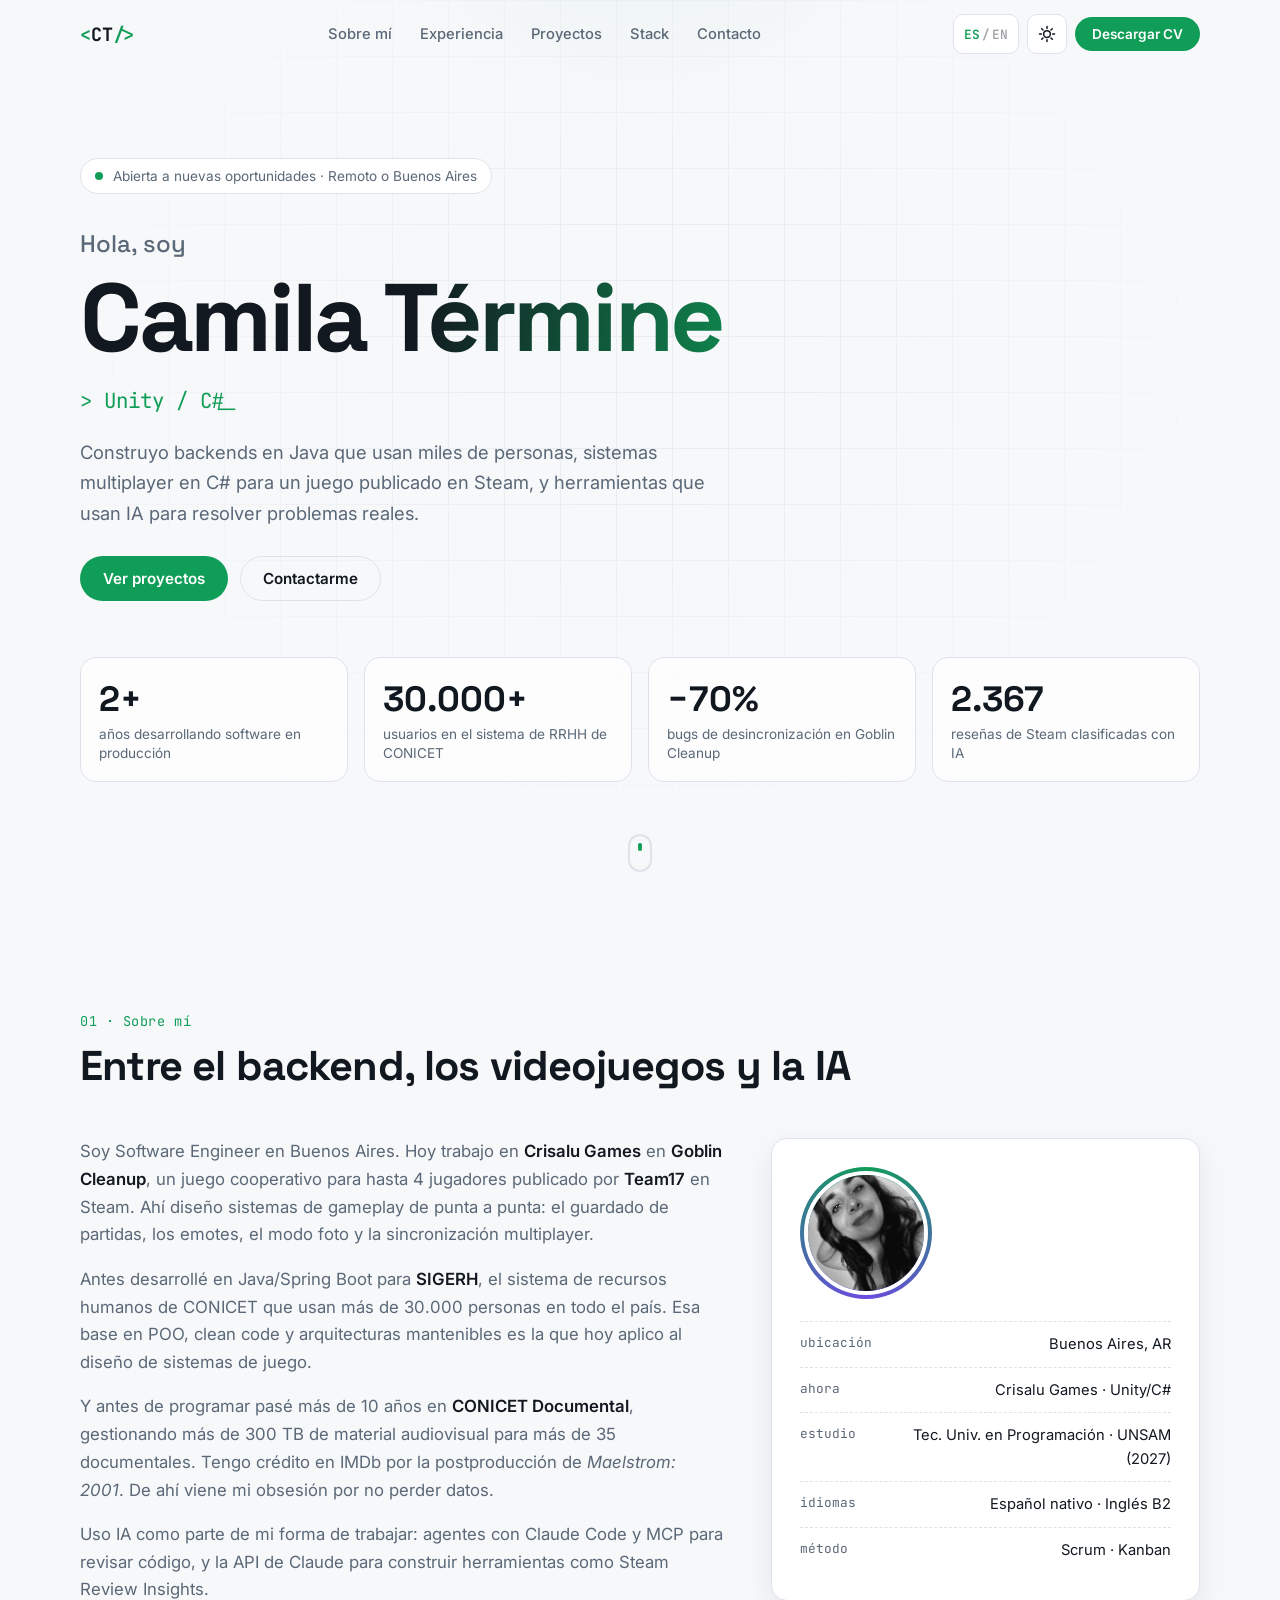
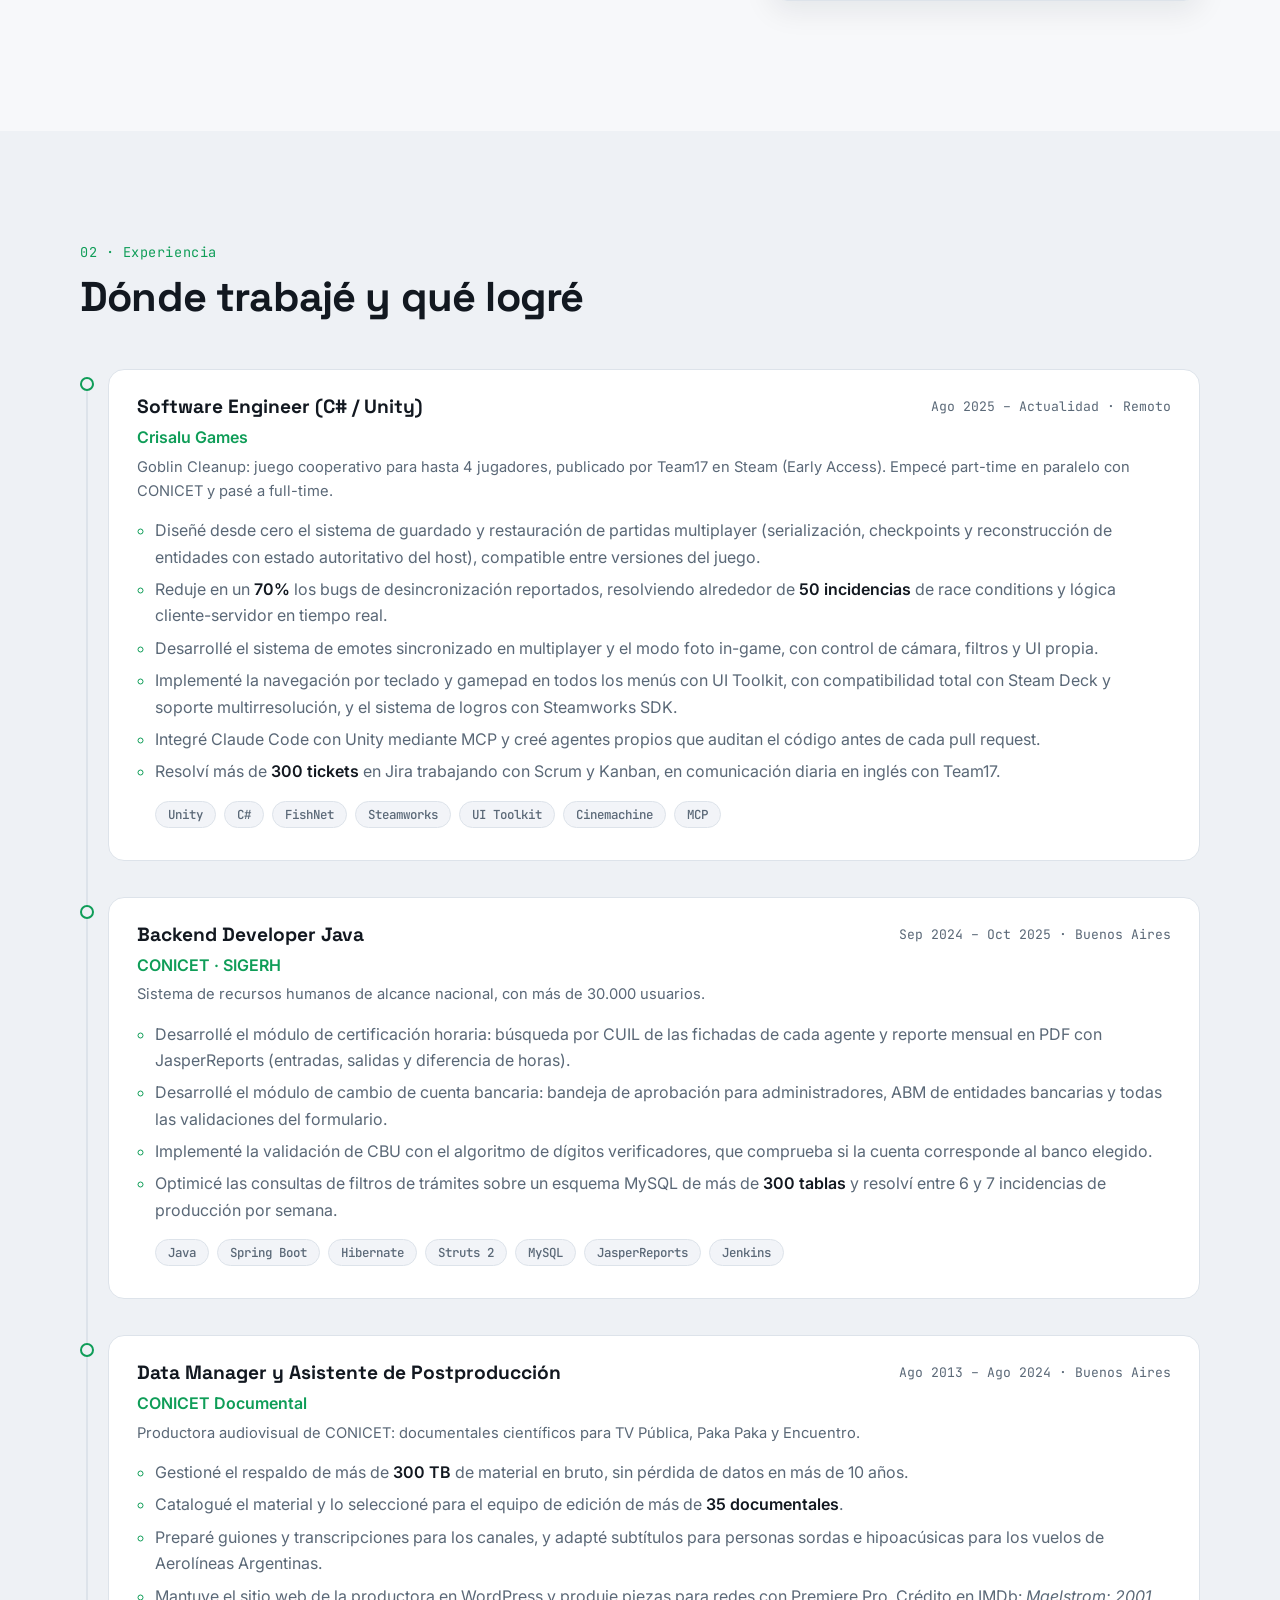
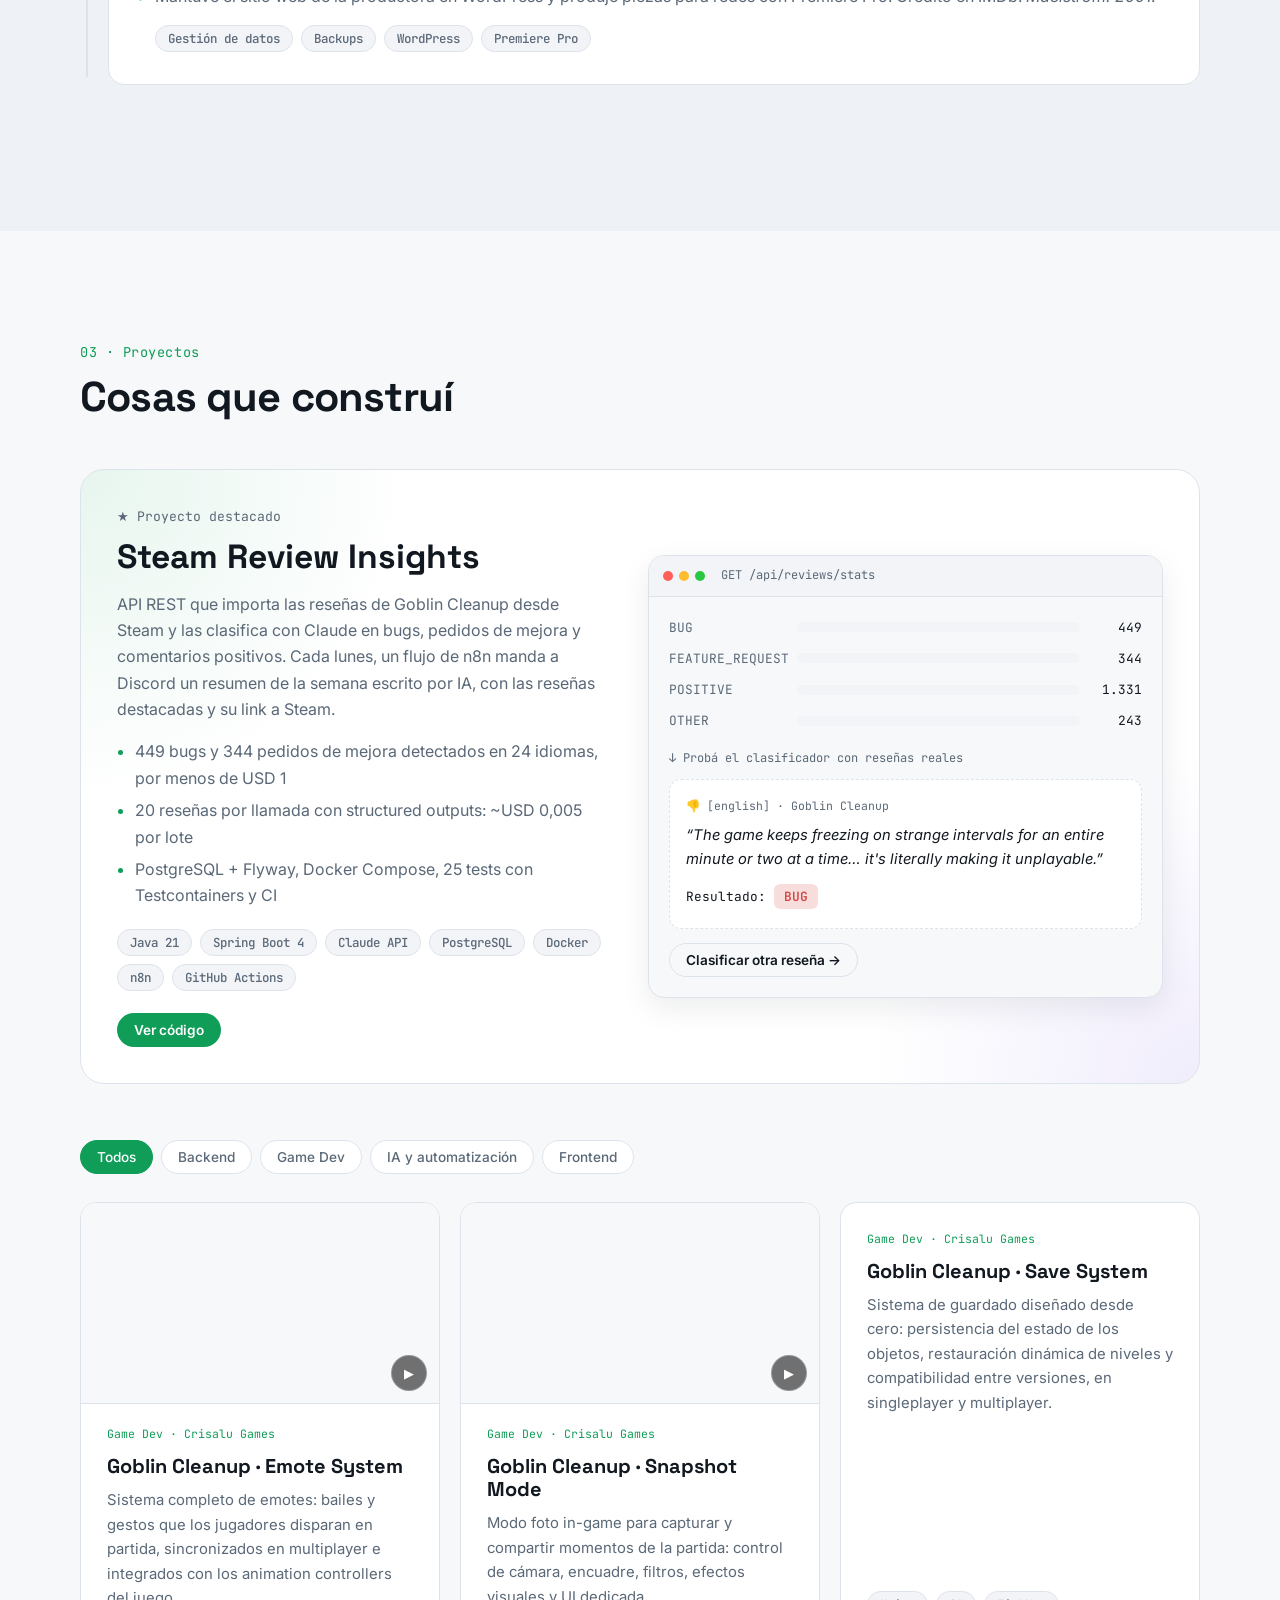
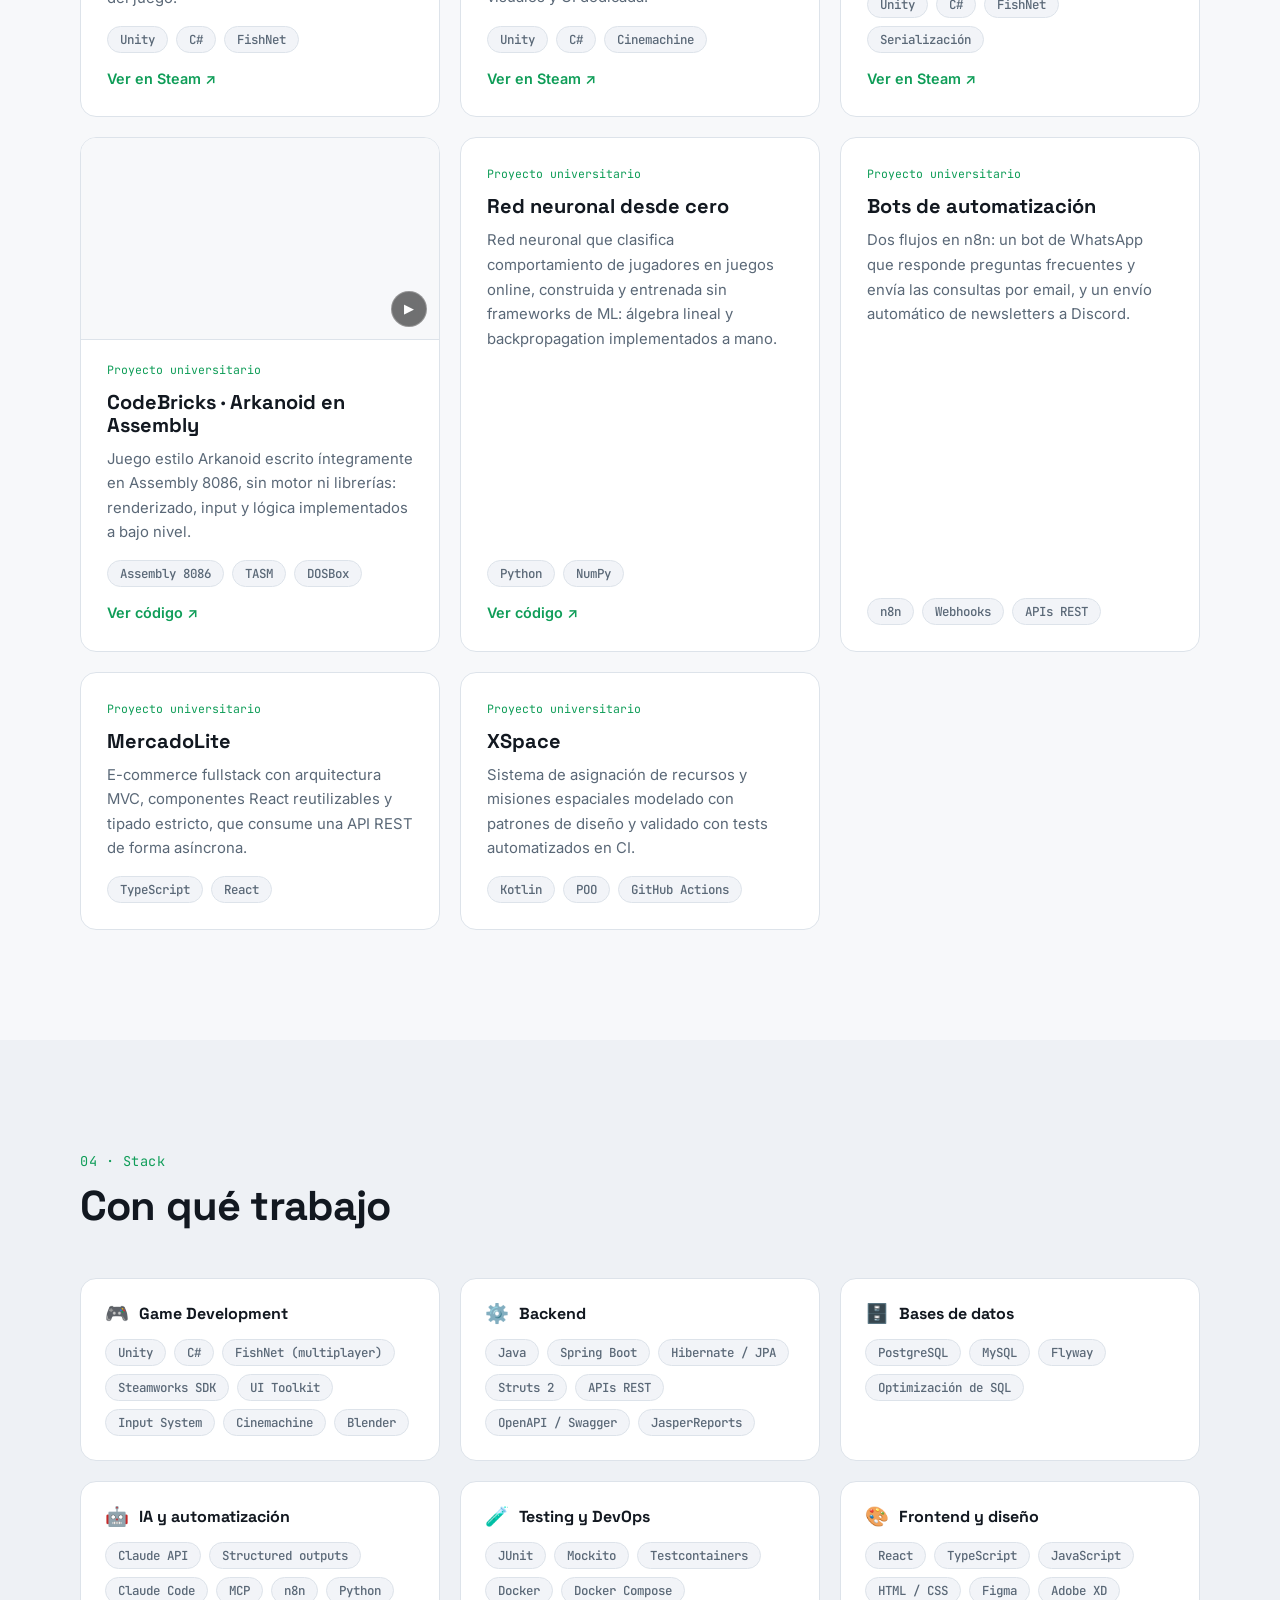
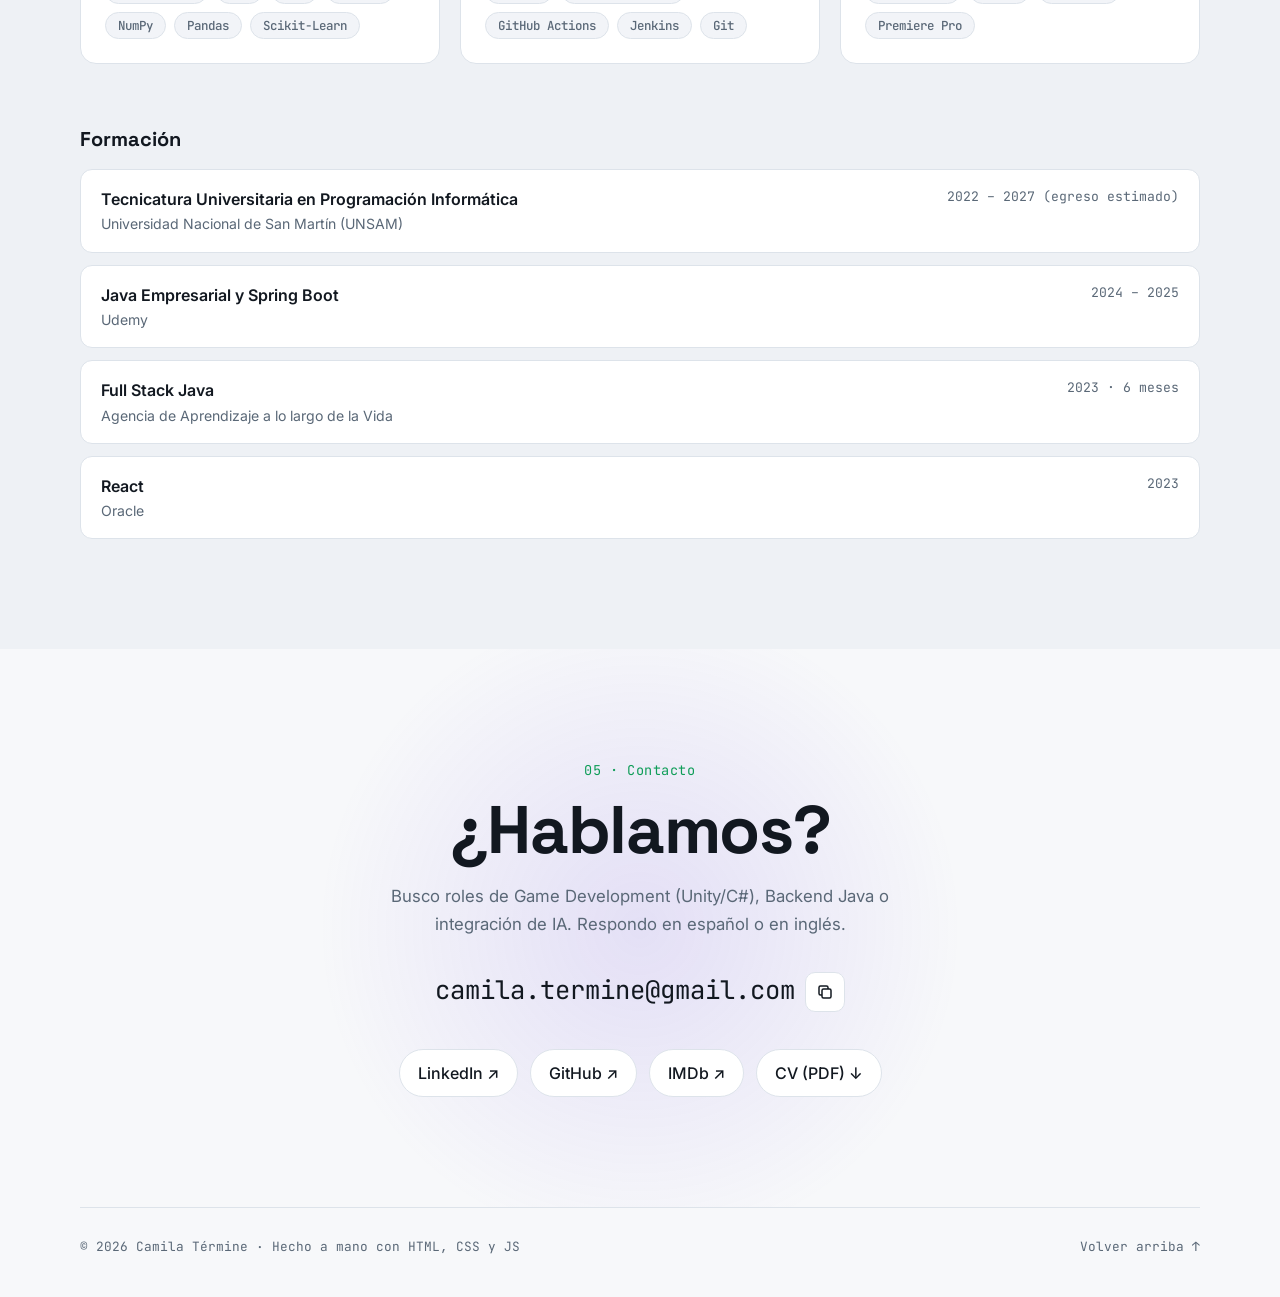
==== commit 204f96f8: "update" ====
--- a/index.html
+++ b/index.html
@@ -148,11 +148,11 @@
           <div class="featured-info">
             <p class="tag-featured mono" data-i18n="proj.featured">★ Proyecto destacado</p>
             <h3 id="sri-title">Steam Review Insights</h3>
-            <p data-i18n="sri.desc">API REST que importa las reseñas de Goblin Cleanup desde Steam y las clasifica con Claude en bugs, pedidos de mejora y comentarios positivos. Cada lunes, un flujo de n8n manda el resumen de la semana a Discord.</p>
+            <p data-i18n="sri.desc">API REST que importa las reseñas de Goblin Cleanup desde Steam y las clasifica con Claude en bugs, pedidos de mejora y comentarios positivos. Cada lunes, un flujo de n8n manda a Discord un resumen de la semana escrito por IA, con las reseñas destacadas y su link a Steam.</p>
             <ul class="featured-points">
               <li data-i18n="sri.p1">449 bugs y 344 pedidos de mejora detectados en 24 idiomas, por menos de USD 1</li>
               <li data-i18n="sri.p2">20 reseñas por llamada con structured outputs: ~USD 0,005 por lote</li>
-              <li data-i18n="sri.p3">PostgreSQL + Flyway, Docker Compose, 15 tests con Testcontainers y CI</li>
+              <li data-i18n="sri.p3">PostgreSQL + Flyway, Docker Compose, 25 tests con Testcontainers y CI</li>
             </ul>
             <ul class="chips" aria-label="Tecnologías">
               <li>Java 21</li><li>Spring Boot 4</li><li>Claude API</li><li>PostgreSQL</li><li>Docker</li><li>n8n</li><li>GitHub Actions</li>
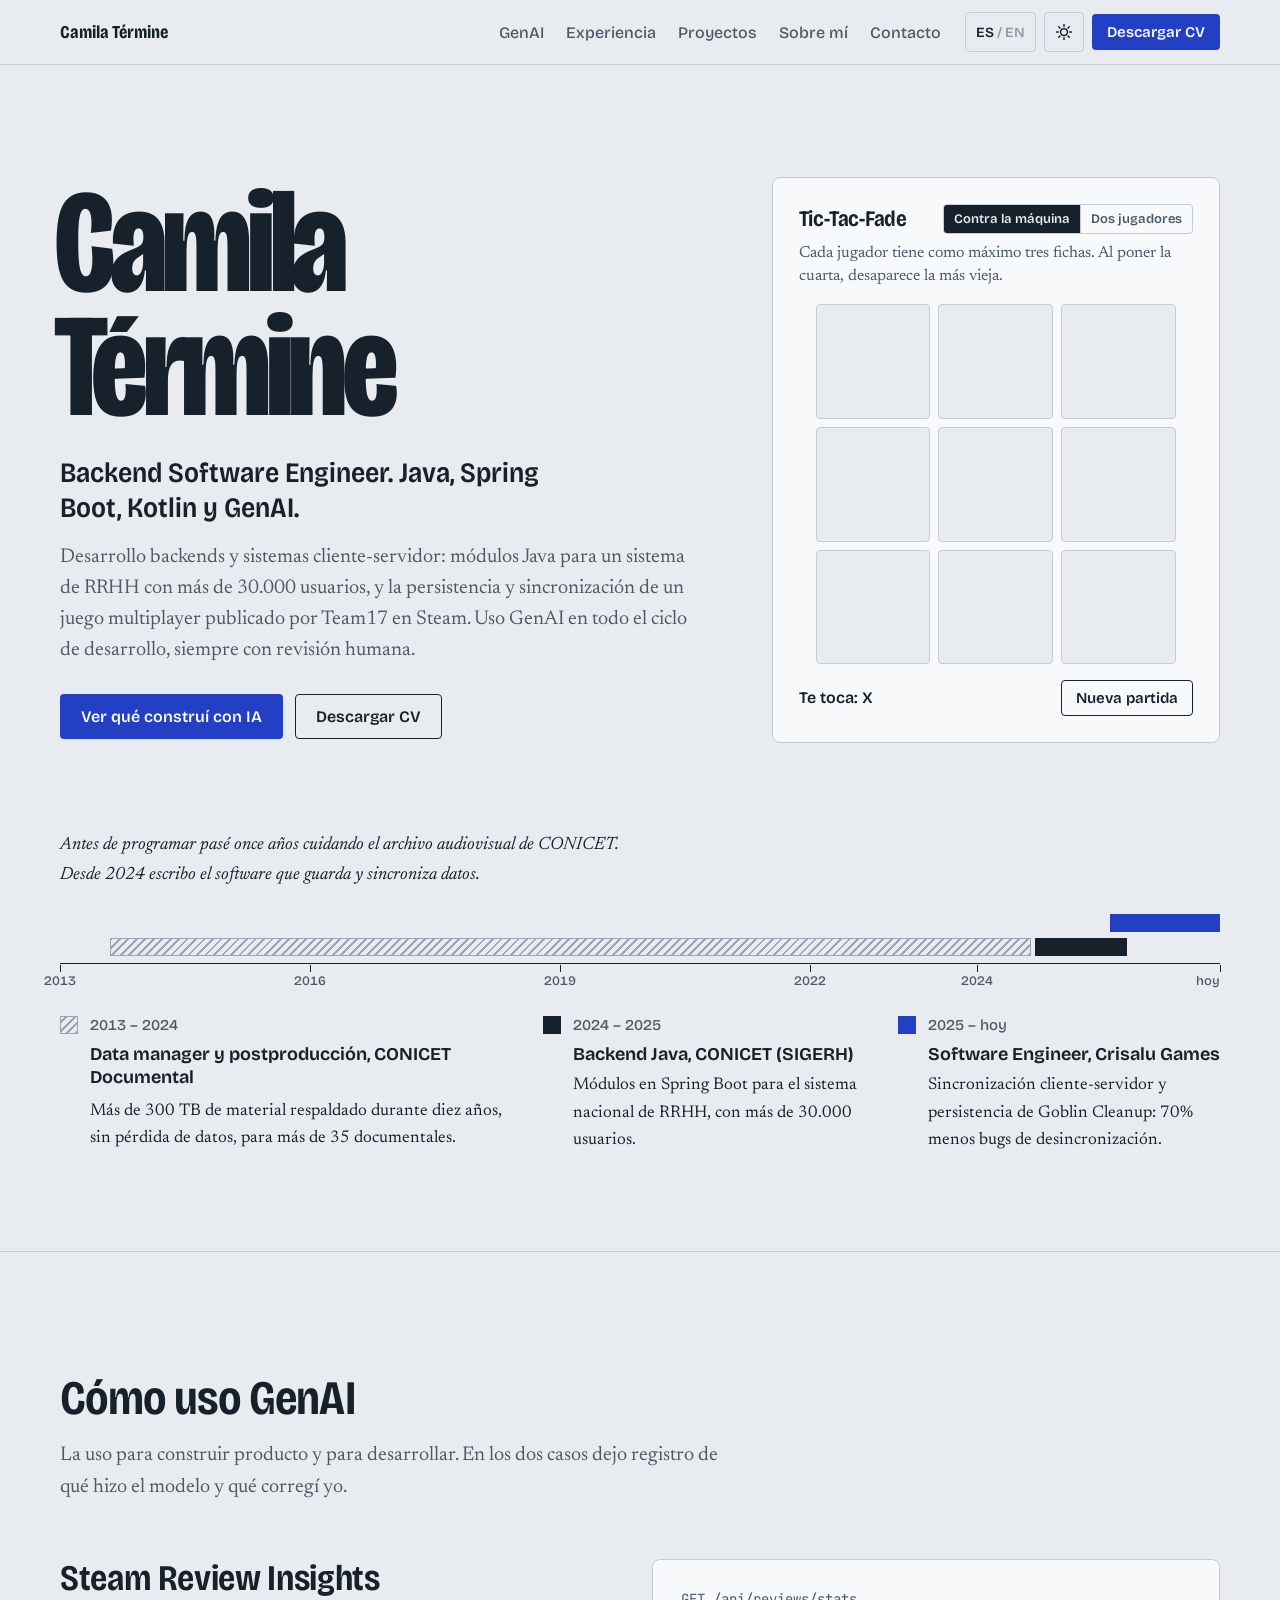
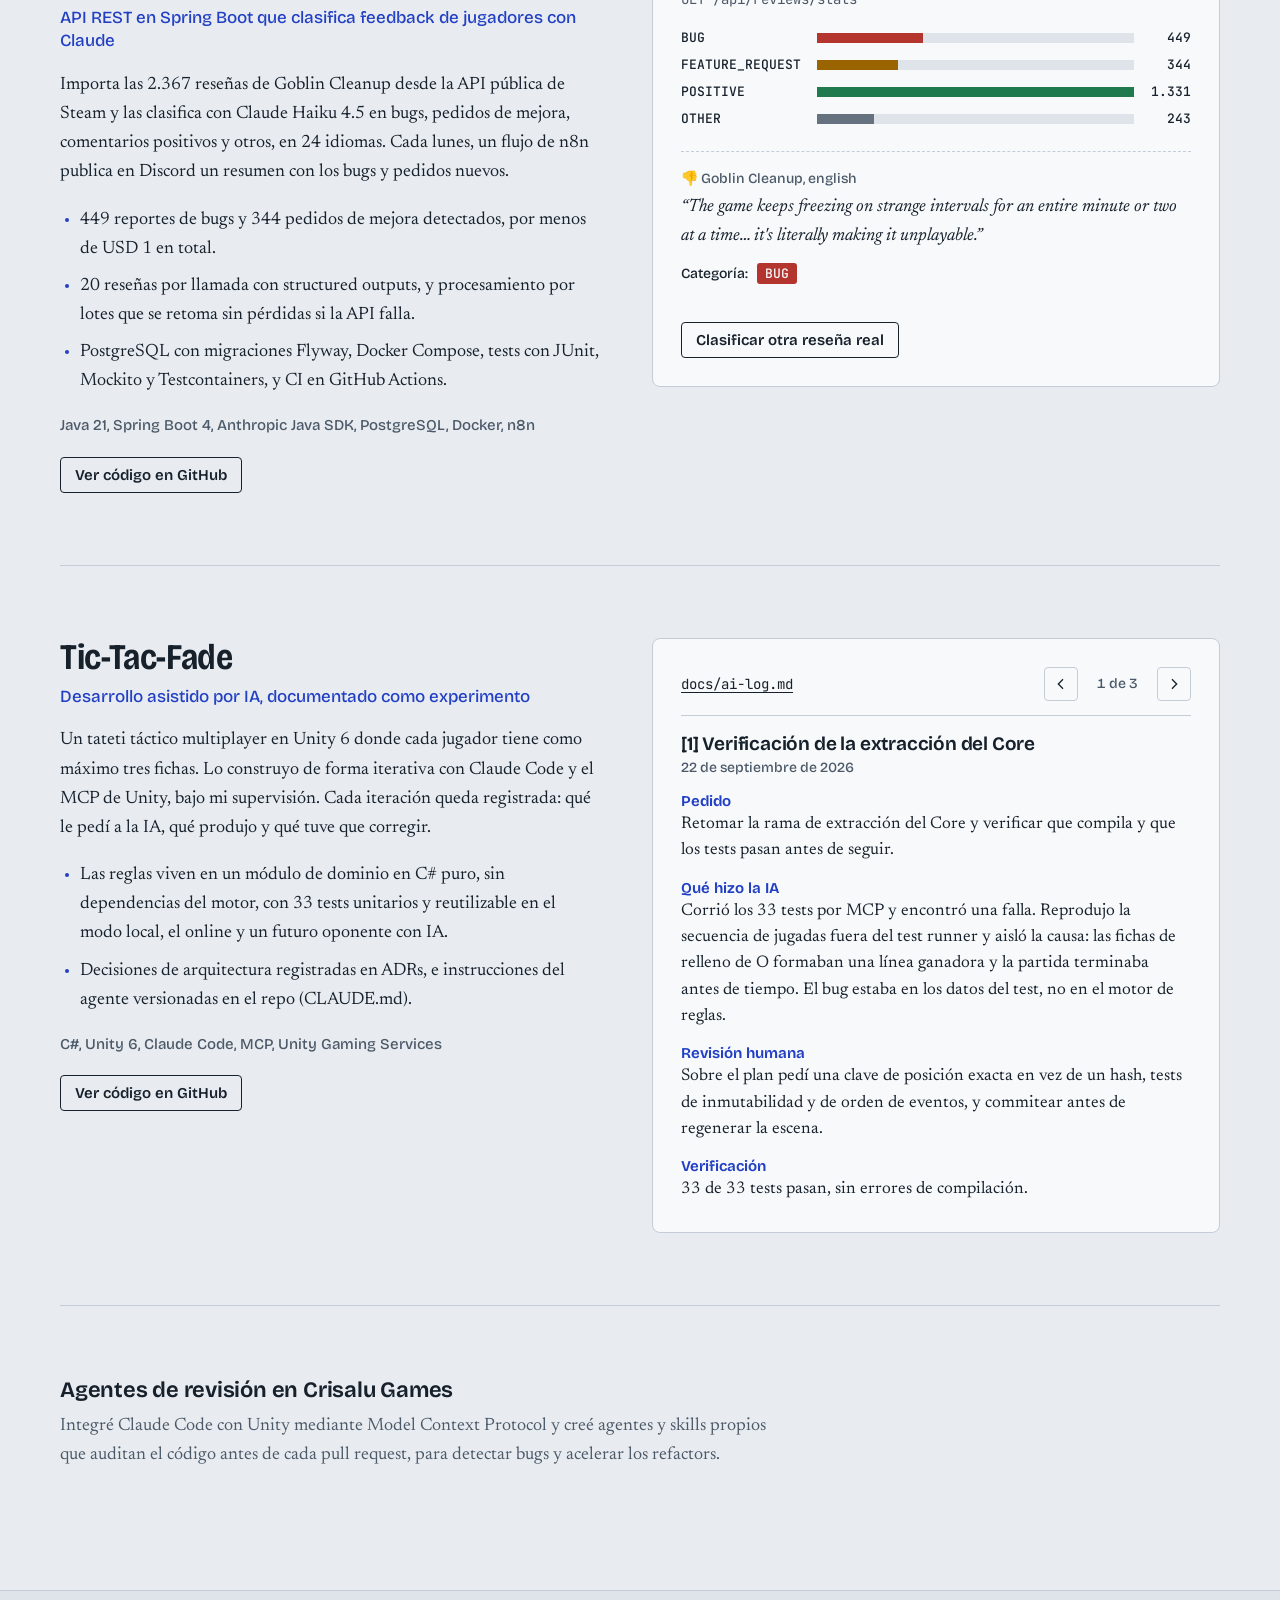
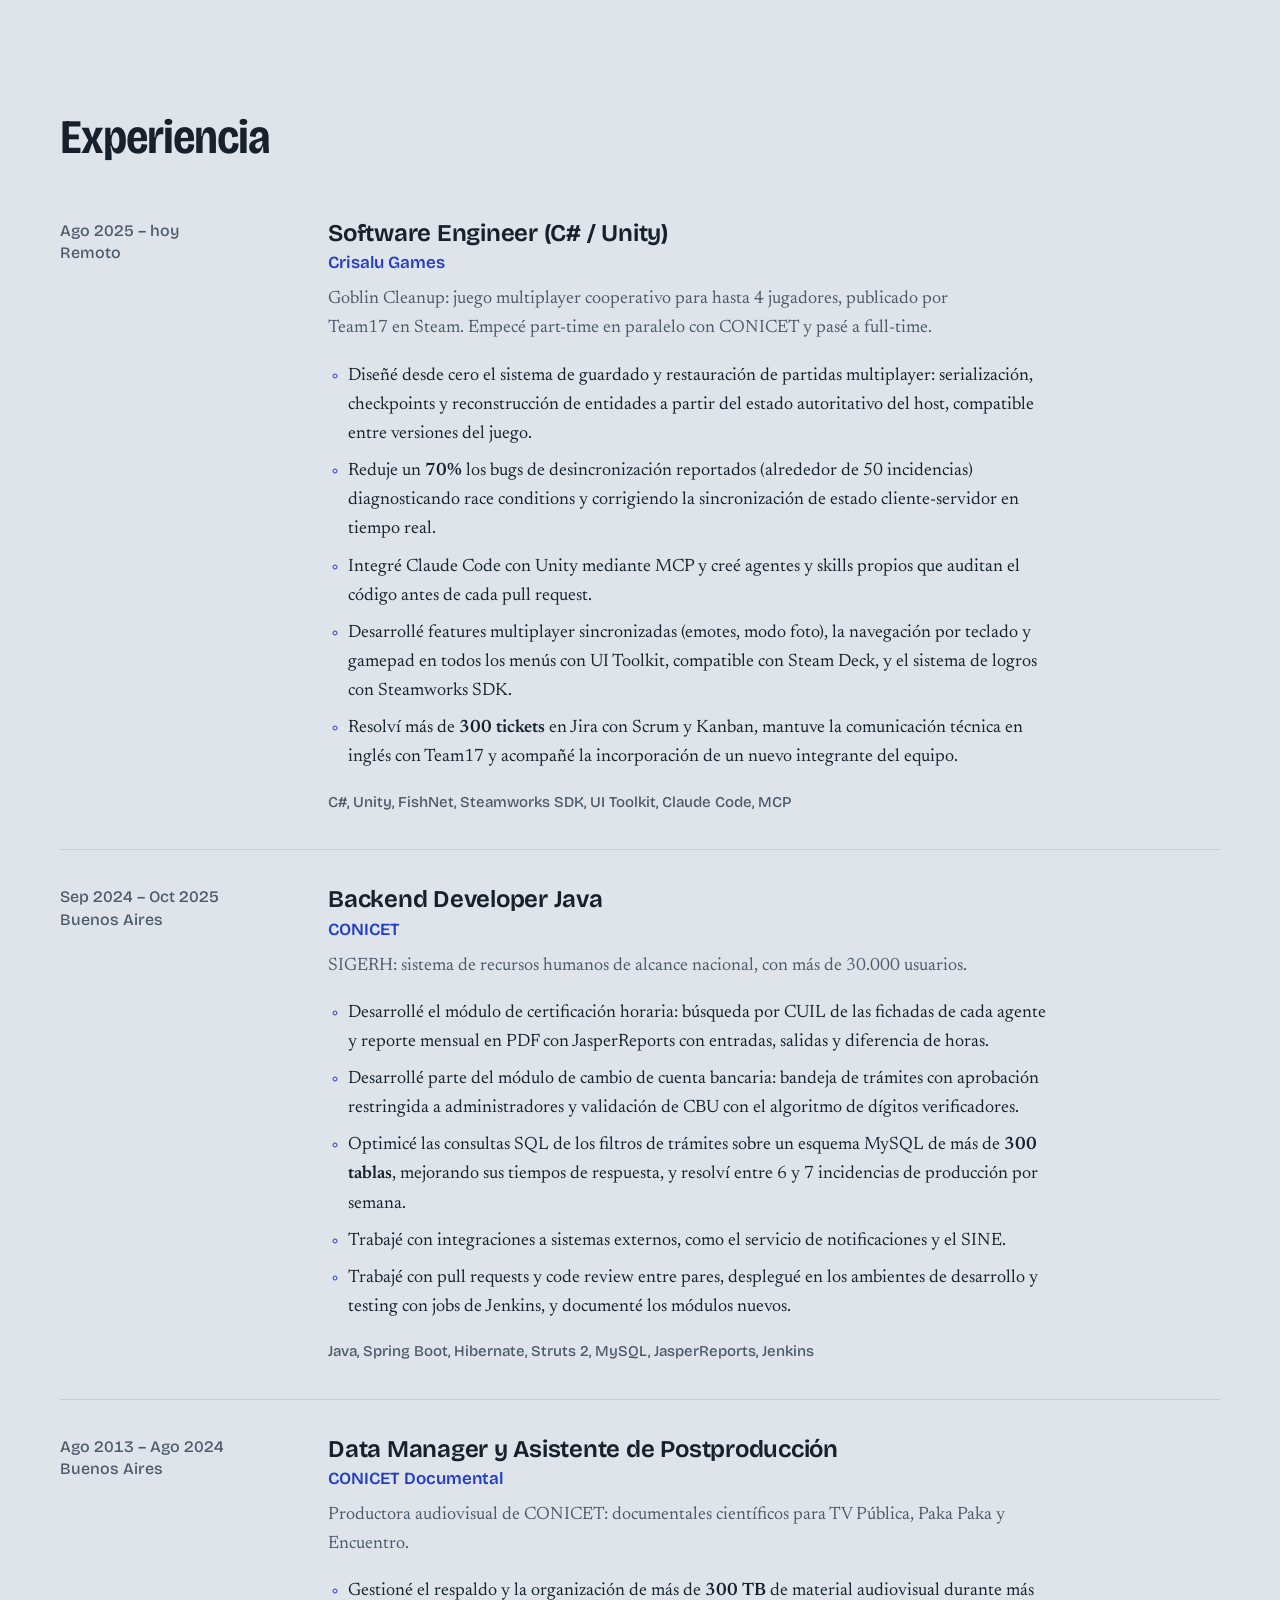
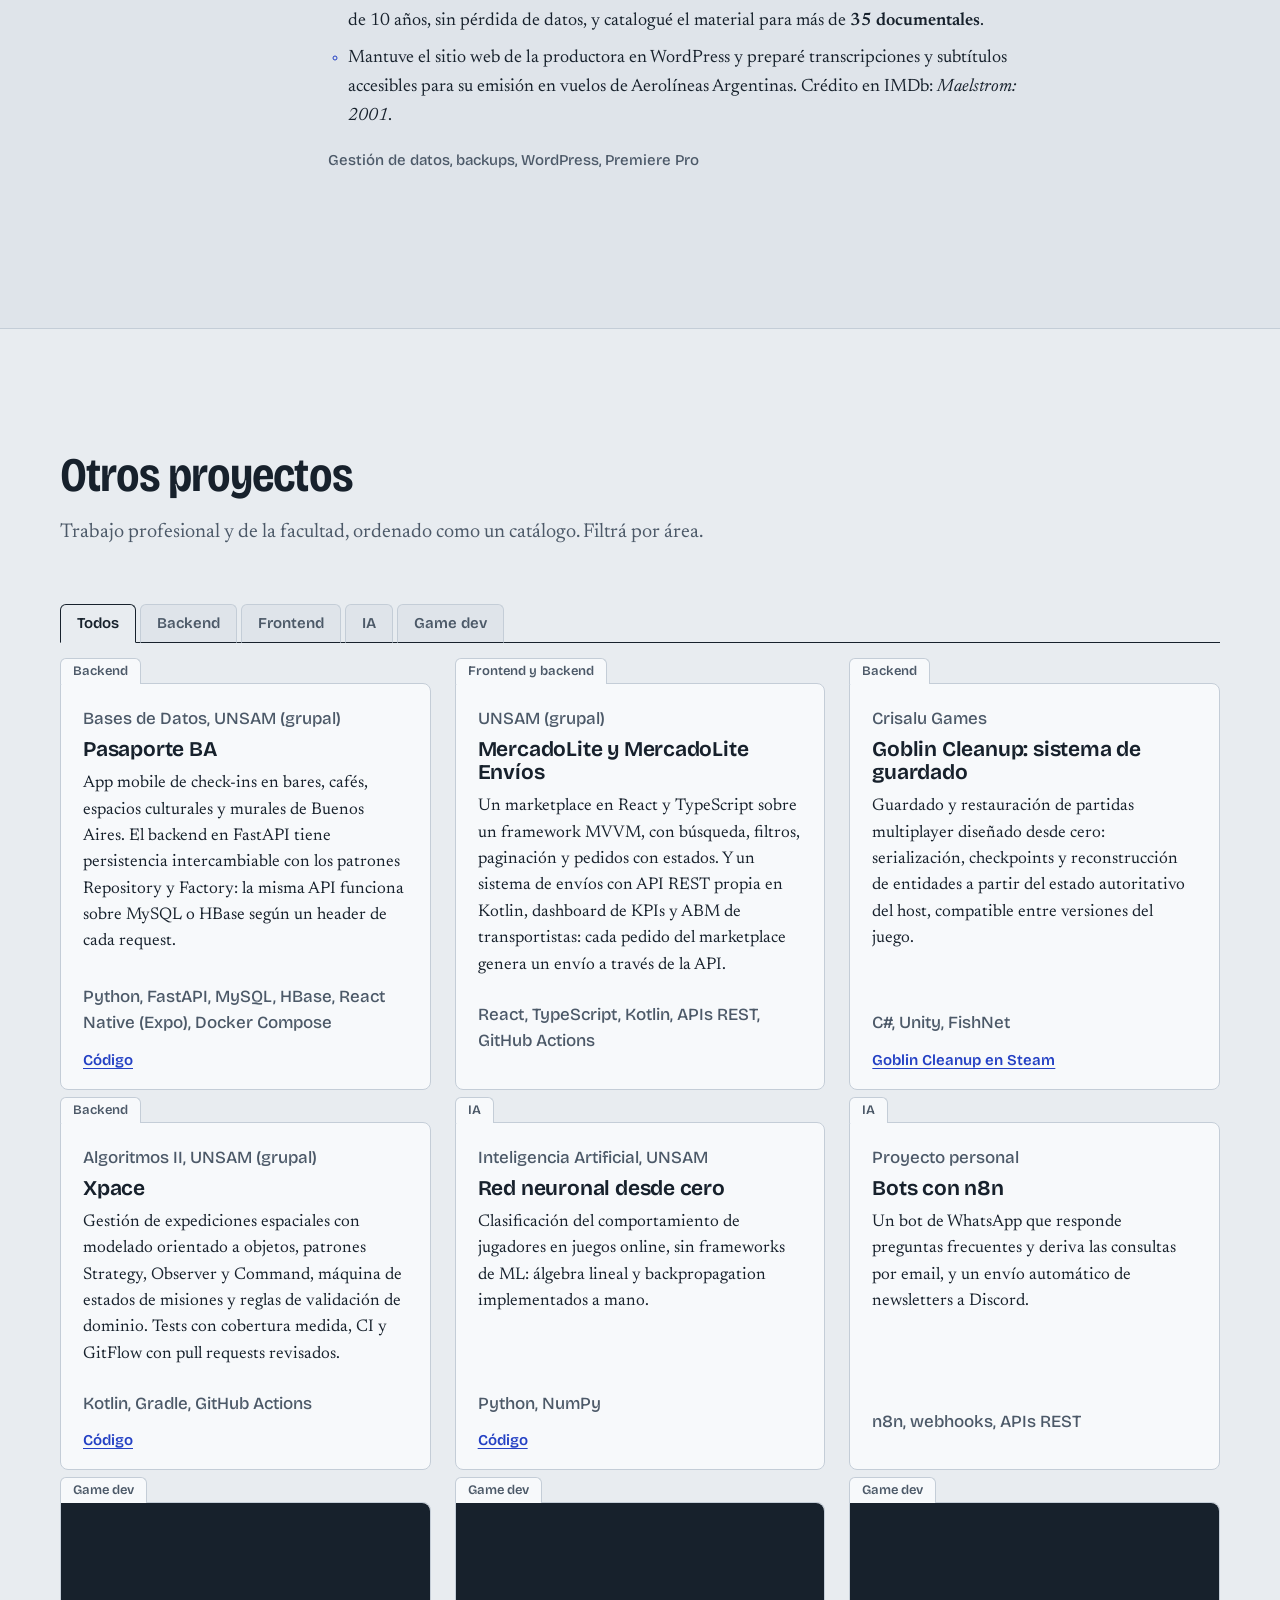
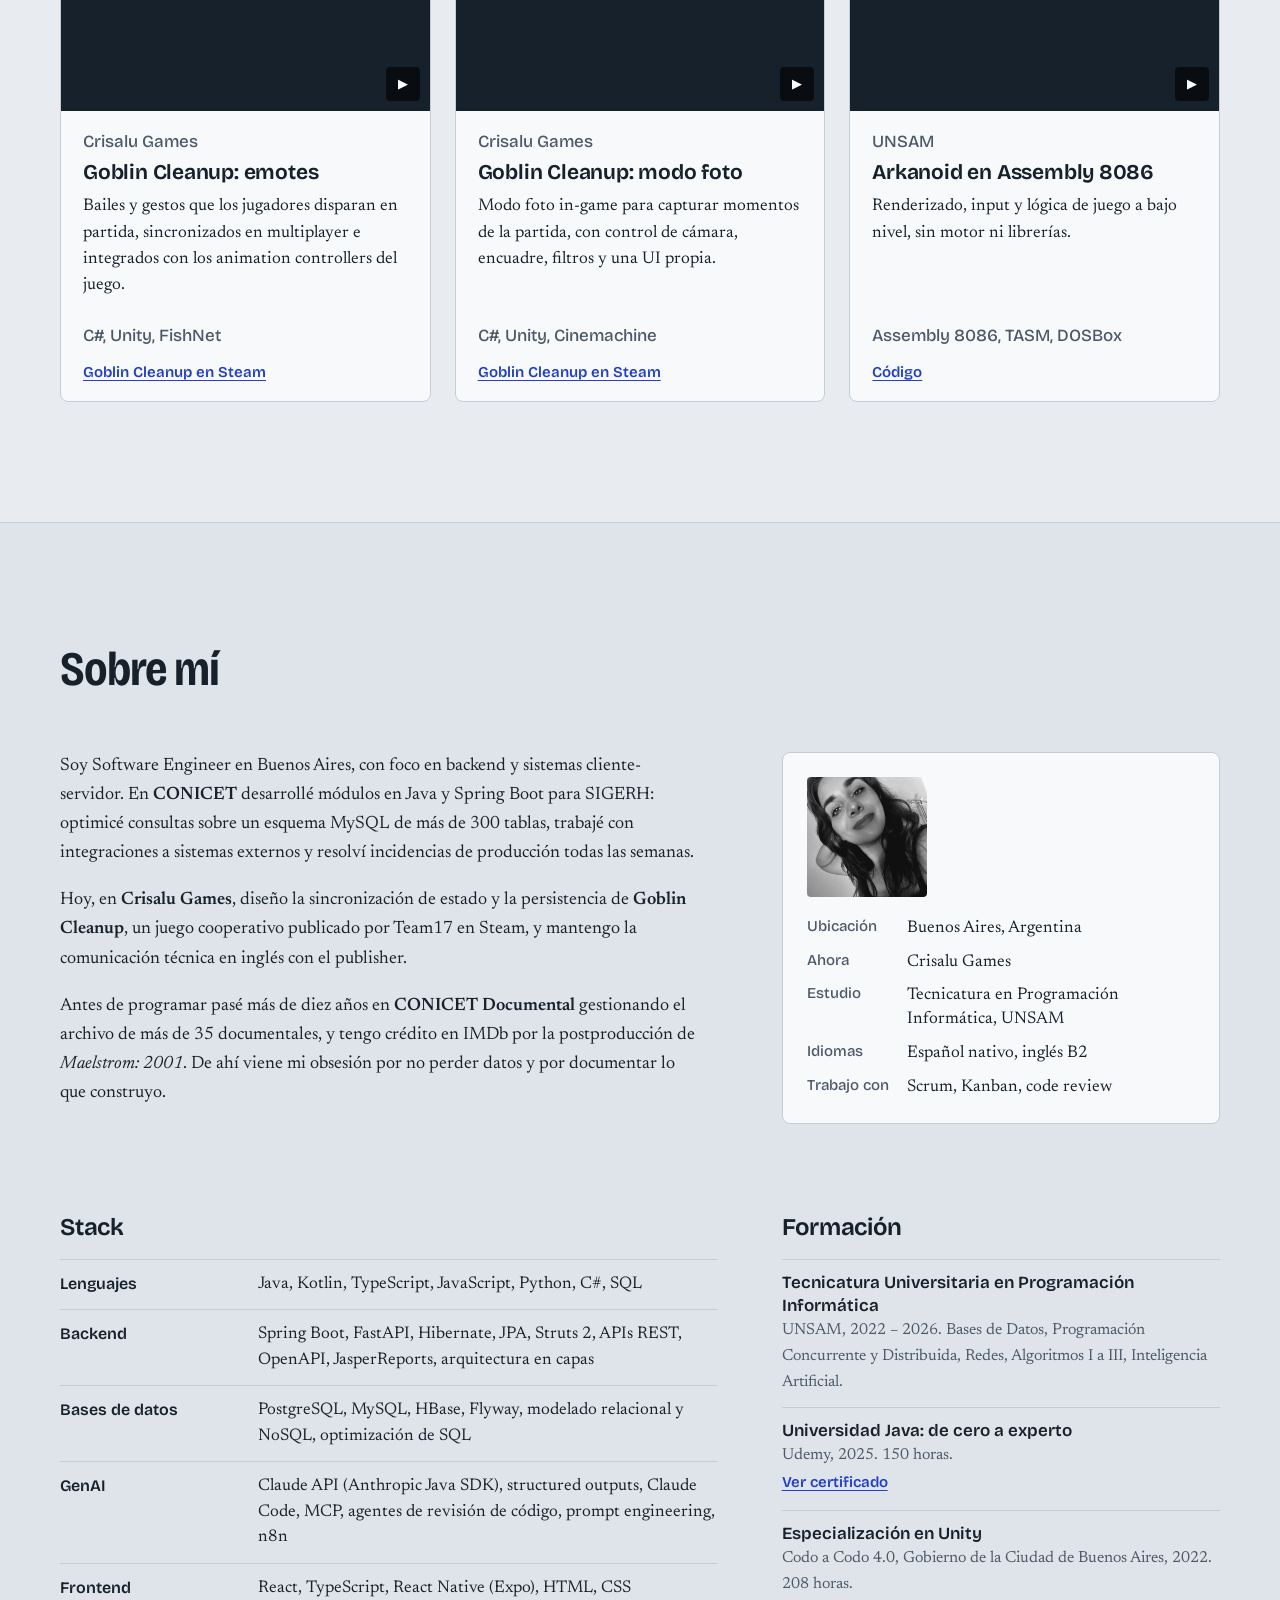
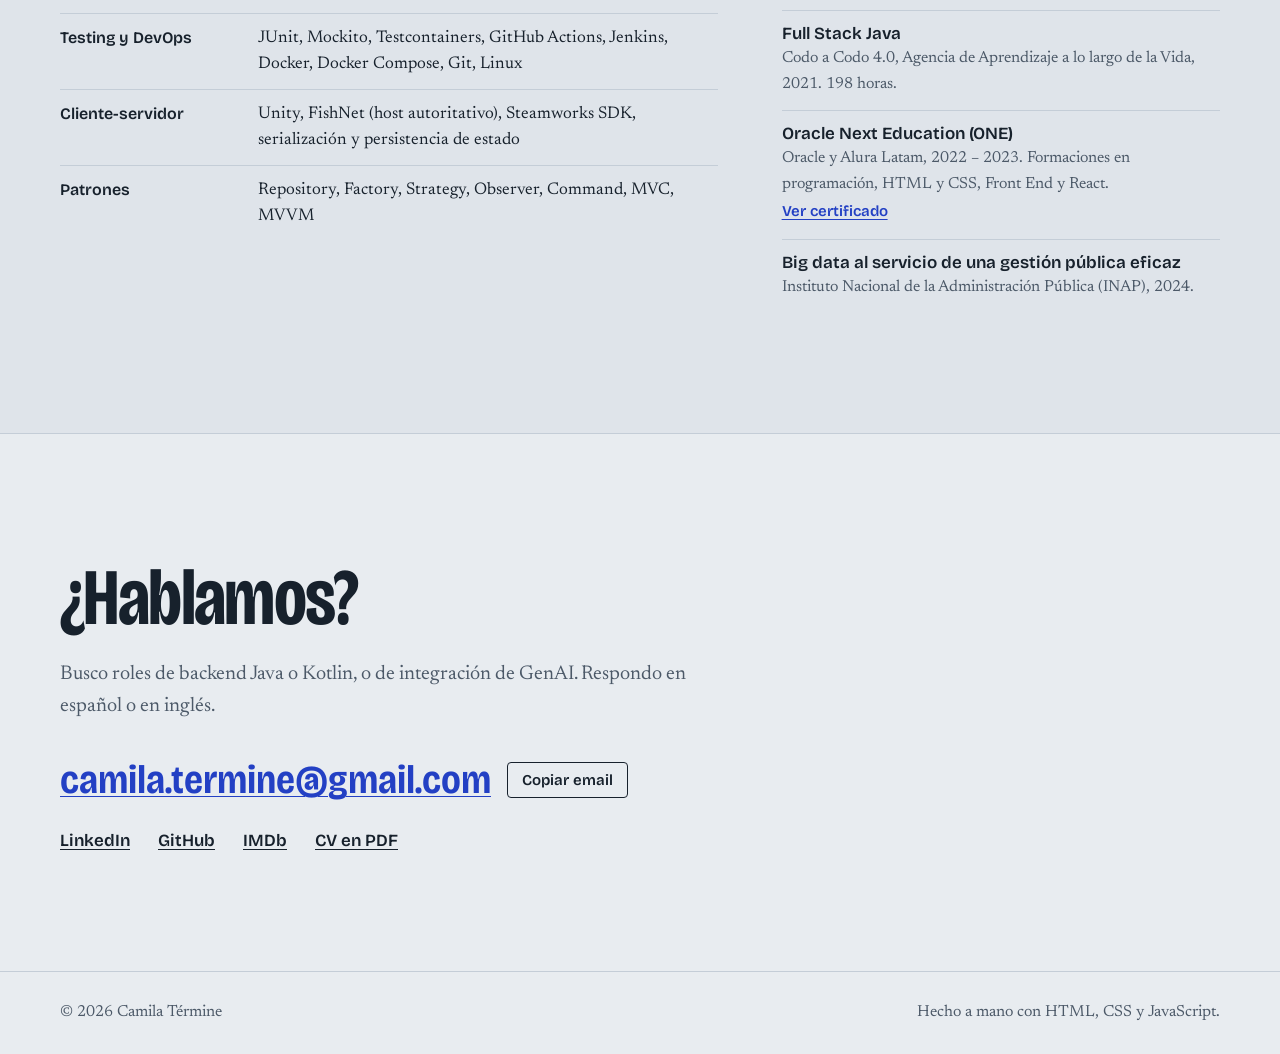
==== commit 7d4f7908: "Portfolio redesign: backend + GenAI focus, playable Tic-Tac-Fade and new CVs - New archive/catalog v" ====
--- a/index.html
+++ b/index.html
@@ -3,18 +3,18 @@
 <head>
   <meta charset="UTF-8">
   <meta name="viewport" content="width=device-width, initial-scale=1">
-  <title>Camila Términe · Software Engineer</title>
-  <meta name="description" content="Software Engineer: backend Java/Spring Boot, C#/Unity (Goblin Cleanup, publicado por Team17 en Steam) e integración de IA con Claude. Buenos Aires, Argentina.">
+  <title>Camila Términe, Backend Software Engineer</title>
+  <meta name="description" content="Backend Software Engineer en Buenos Aires: Java, Spring Boot, Kotlin y GenAI. Sistemas cliente-servidor y persistencia en Goblin Cleanup (Team17, Steam) y herramientas con la API de Claude.">
   <meta name="author" content="Camila Denise Términe">
-  <meta property="og:title" content="Camila Términe · Software Engineer">
-  <meta property="og:description" content="Backend Java · C# / Unity · AI Automation. Proyectos, experiencia y contacto.">
+  <meta property="og:title" content="Camila Términe, Backend Software Engineer">
+  <meta property="og:description" content="Java, Spring Boot, Kotlin y GenAI. Proyectos, experiencia y contacto.">
   <meta property="og:type" content="website">
   <meta property="og:url" content="https://camitermine.github.io/">
-  <meta name="theme-color" content="#0b0f14">
-  <link rel="icon" href="data:image/svg+xml,%3Csvg xmlns='http://www.w3.org/2000/svg' viewBox='0 0 64 64'%3E%3Crect width='64' height='64' rx='14' fill='%230b0f14'/%3E%3Ctext x='50%25' y='56%25' text-anchor='middle' dominant-baseline='middle' font-family='monospace' font-weight='700' font-size='30' fill='%237cf5a8'%3ECT%3C/text%3E%3C/svg%3E">
+  <meta name="theme-color" content="#e8ecf0">
+  <link rel="icon" href="data:image/svg+xml,%3Csvg xmlns='http://www.w3.org/2000/svg' viewBox='0 0 64 64'%3E%3Crect width='64' height='64' rx='8' fill='%232340c4'/%3E%3Ctext x='50%25' y='54%25' text-anchor='middle' dominant-baseline='middle' font-family='Arial,sans-serif' font-weight='700' font-size='30' fill='%23f7f9fb'%3ECT%3C/text%3E%3C/svg%3E">
   <link rel="preconnect" href="https://fonts.googleapis.com">
   <link rel="preconnect" href="https://fonts.gstatic.com" crossorigin>
-  <link href="https://fonts.googleapis.com/css2?family=Inter:wght@400;500;600&family=JetBrains+Mono:wght@400;600&family=Space+Grotesk:wght@500;600;700&display=swap" rel="stylesheet">
+  <link href="https://fonts.googleapis.com/css2?family=Bricolage+Grotesque:opsz,wdth,wght@12..96,75..100,400..800&family=Newsreader:ital,opsz,wght@0,6..72,400..600;1,6..72,400&family=JetBrains+Mono:wght@400;500&display=swap" rel="stylesheet">
   <link rel="stylesheet" href="styles.css">
   <script>
     // Aplica tema e idioma guardados antes de pintar, para evitar parpadeos.
@@ -30,7 +30,7 @@
     "@context": "https://schema.org",
     "@type": "Person",
     "name": "Camila Denise Términe",
-    "jobTitle": "Software Engineer",
+    "jobTitle": "Backend Software Engineer",
     "address": { "@type": "PostalAddress", "addressLocality": "Buenos Aires", "addressCountry": "AR" },
     "url": "https://camitermine.github.io/",
     "sameAs": ["https://github.com/camitermine", "https://www.linkedin.com/in/camila-termine"]
@@ -39,18 +39,14 @@
 </head>
 <body>
   <a class="skip-link" href="#main" data-i18n="skip">Saltar al contenido</a>
-  <div class="scroll-progress" aria-hidden="true"></div>
-  <div class="cursor-glow" aria-hidden="true"></div>
 
   <header class="nav" id="nav">
-    <a href="#top" class="nav-logo" aria-label="Inicio">
-      <span class="logo-bracket">&lt;</span>CT<span class="logo-bracket">/&gt;</span>
-    </a>
+    <a href="#top" class="wordmark">Camila Términe</a>
     <nav class="nav-links" id="nav-links" aria-label="Principal">
-      <a href="#about" data-i18n="nav.about">Sobre mí</a>
+      <a href="#ia" data-i18n="nav.ai">GenAI</a>
       <a href="#experience" data-i18n="nav.experience">Experiencia</a>
       <a href="#projects" data-i18n="nav.projects">Proyectos</a>
-      <a href="#skills" data-i18n="nav.skills">Stack</a>
+      <a href="#about" data-i18n="nav.about">Sobre mí</a>
       <a href="#contact" data-i18n="nav.contact">Contacto</a>
     </nav>
     <div class="nav-actions">
@@ -61,7 +57,7 @@
         <svg class="icon-sun" viewBox="0 0 24 24" width="18" height="18" aria-hidden="true"><circle cx="12" cy="12" r="4.5" fill="none" stroke="currentColor" stroke-width="2"/><path d="M12 2v2.5M12 19.5V22M2 12h2.5M19.5 12H22M4.9 4.9l1.8 1.8M17.3 17.3l1.8 1.8M4.9 19.1l1.8-1.8M17.3 6.7l1.8-1.8" stroke="currentColor" stroke-width="2" stroke-linecap="round"/></svg>
         <svg class="icon-moon" viewBox="0 0 24 24" width="18" height="18" aria-hidden="true"><path d="M20 14.5A8 8 0 0 1 9.5 4a8 8 0 1 0 10.5 10.5Z" fill="none" stroke="currentColor" stroke-width="2" stroke-linejoin="round"/></svg>
       </button>
-      <a class="btn btn-small btn-primary nav-cv" href="cv-es.pdf" download data-cv data-i18n="nav.cv">Descargar CV</a>
+      <a class="btn btn-primary btn-small nav-cv" href="cv-es.pdf" download data-cv data-i18n="nav.cv">Descargar CV</a>
       <button class="icon-btn menu-btn" id="menu-toggle" aria-label="Menú" aria-expanded="false" aria-controls="nav-links">
         <span></span><span></span><span></span>
       </button>
@@ -69,57 +65,111 @@
   </header>
 
   <main id="main">
-    <!-- HERO -->
+    <!-- HERO: nombre + línea de carrera proporcional al tiempo -->
     <section class="hero" id="top">
-      <div class="hero-grid" aria-hidden="true"></div>
-      <div class="container hero-inner">
-        <p class="status reveal"><span class="status-dot"></span><span data-i18n="hero.status">Abierta a nuevas oportunidades · Remoto o Buenos Aires</span></p>
-        <h1 class="hero-title reveal">
-          <span data-i18n="hero.hello">Hola, soy</span>
-          <span class="hero-name">Camila Términe</span>
-        </h1>
-        <p class="hero-role reveal mono">
-          &gt; <span id="typed" aria-live="polite">Software Engineer</span><span class="caret" aria-hidden="true">_</span>
-        </p>
-        <p class="hero-lead reveal" data-i18n="hero.lead">Construyo backends en Java que usan miles de personas, sistemas multiplayer en C# para un juego publicado en Steam, y herramientas que usan IA para resolver problemas reales.</p>
-        <div class="hero-cta reveal">
-          <a href="#projects" class="btn btn-primary" data-i18n="hero.cta.projects">Ver proyectos</a>
-          <a href="#contact" class="btn btn-ghost" data-i18n="hero.cta.contact">Contactarme</a>
-        </div>
-        <dl class="stats reveal-stagger">
-          <div class="stat"><dt><span class="count" data-to="2" data-suffix="+">0</span></dt><dd data-i18n="stats.years">años desarrollando software en producción</dd></div>
-          <div class="stat"><dt><span class="count" data-to="30000" data-suffix="+">0</span></dt><dd data-i18n="stats.users">usuarios en el sistema de RRHH de CONICET</dd></div>
-          <div class="stat"><dt><span class="count" data-to="70" data-prefix="−" data-suffix="%">0</span></dt><dd data-i18n="stats.desync">bugs de desincronización en Goblin Cleanup</dd></div>
-          <div class="stat"><dt><span class="count" data-to="2367">0</span></dt><dd data-i18n="stats.reviews">reseñas de Steam clasificadas con IA</dd></div>
-        </dl>
-      </div>
-      <a href="#about" class="scroll-hint" aria-label="Bajar"><span></span></a>
-    </section>
-
-    <!-- ABOUT -->
-    <section class="section" id="about">
-      <div class="container about">
-        <div class="section-head reveal">
-          <p class="eyebrow mono">01 · <span data-i18n="nav.about">Sobre mí</span></p>
-          <h2 data-i18n="about.title">Entre el backend, los videojuegos y la IA</h2>
-        </div>
-        <div class="about-grid">
-          <div class="about-text reveal">
-            <p data-i18n="about.p1">Soy Software Engineer en Buenos Aires. Hoy trabajo en <strong>Crisalu Games</strong> en <strong>Goblin Cleanup</strong>, un juego cooperativo para hasta 4 jugadores publicado por <strong>Team17</strong> en Steam, donde me ocupo del guardado de partidas, la sincronización multiplayer y la integración con Steamworks.</p>
-            <p data-i18n="about.p2">Antes desarrollé en Java/Spring Boot para <strong>SIGERH</strong>, el sistema de recursos humanos de CONICET que usan más de 30.000 personas en todo el país.</p>
-            <p data-i18n="about.p3">Y antes de programar pasé 10 años en <strong>CONICET Documental</strong>, gestionando más de 300 TB de material audiovisual para más de 35 documentales. Tengo crédito en IMDb por la postproducción de <em>Maelstrom: 2001</em>. De ahí viene mi obsesión por no perder datos.</p>
-            <p data-i18n="about.p4">Uso IA como parte de mi forma de trabajar: agentes con Claude Code y MCP para revisar código, y la API de Claude para construir herramientas como Steam Review Insights.</p>
-          </div>
-          <aside class="about-card reveal tilt" aria-label="Datos rápidos">
-            <div class="avatar"><img src="assets/foto-perfil.jpg" alt="Foto de Camila Términe" width="160" height="160" loading="lazy"></div>
-            <ul class="facts">
-              <li><span class="fact-k mono" data-i18n="facts.location">ubicación</span><span>Buenos Aires, AR</span></li>
-              <li><span class="fact-k mono" data-i18n="facts.now">ahora</span><span>Crisalu Games · Unity/C#</span></li>
-              <li><span class="fact-k mono" data-i18n="facts.study">estudio</span><span data-i18n="facts.studyv">Tec. Univ. en Programación · UNSAM (2027)</span></li>
-              <li><span class="fact-k mono" data-i18n="facts.langs">idiomas</span><span data-i18n="facts.langsv">Español nativo · Inglés B2</span></li>
-              <li><span class="fact-k mono" data-i18n="facts.method">método</span><span>Scrum · Kanban</span></li>
+      <div class="container">
+        <div class="hero-grid">
+          <div class="hero-text">
+            <h1 class="hero-name"><span>Camila</span> <span>Términe</span></h1>
+            <p class="hero-role" data-i18n="hero.role">Backend Software Engineer. Java, Spring Boot, Kotlin y GenAI.</p>
+            <p class="hero-lead" data-i18n="hero.lead">Desarrollo backends y sistemas cliente-servidor: módulos Java para un sistema de RRHH con más de 30.000 usuarios, y la persistencia y sincronización de un juego multiplayer publicado por Team17 en Steam. Uso GenAI en todo el ciclo de desarrollo, siempre con revisión humana.</p>
+            <div class="hero-cta">
+              <a href="#ia" class="btn btn-primary" data-i18n="hero.cta.ai">Ver qué construí con IA</a>
+              <a href="cv-es.pdf" download data-cv class="btn btn-ghost" data-i18n="hero.cta.cv">Descargar CV</a>
+            </div>
+          </div>
+
+          <!-- Tic-Tac-Fade jugable: un click por jugada, sin confirmación -->
+          <aside class="game" aria-labelledby="game-title">
+            <div class="game-head">
+              <h2 id="game-title" class="game-title">Tic-Tac-Fade</h2>
+              <div class="game-modes" role="group" aria-label="Modo de juego" id="game-modes">
+                <button class="game-mode" data-mode="cpu" aria-pressed="true" data-i18n="game.cpu">Contra la máquina</button>
+                <button class="game-mode" data-mode="pvp" aria-pressed="false" data-i18n="game.pvp">Dos jugadores</button>
+              </div>
+            </div>
+            <p class="game-rule" data-i18n="game.rule">Cada jugador tiene como máximo tres fichas. Al poner la cuarta, desaparece la más vieja.</p>
+            <div class="board" id="board" role="grid" aria-label="Tablero"></div>
+            <div class="game-foot">
+              <p class="game-status" id="game-status" aria-live="polite"></p>
+              <button class="btn btn-ghost btn-small" id="game-reset" data-i18n="game.reset">Nueva partida</button>
+            </div>
+          </aside>
+        </div>
+
+        <figure class="career" aria-labelledby="career-caption">
+          <figcaption id="career-caption" class="career-caption" data-i18n="career.caption">Antes de programar pasé once años cuidando el archivo audiovisual de CONICET. Desde 2024 escribo el software que guarda y sincroniza datos.</figcaption>
+          <div class="career-rail" id="career-rail" aria-hidden="true"></div>
+          <ol class="career-notes" id="career-notes"></ol>
+        </figure>
+      </div>
+    </section>
+
+    <!-- GENAI -->
+    <section class="section" id="ia">
+      <div class="container">
+        <header class="section-head">
+          <h2 data-i18n="ai.title">Cómo uso GenAI</h2>
+          <p class="section-lead" data-i18n="ai.lead">La uso para construir producto y para desarrollar. En los dos casos dejo registro de qué hizo el modelo y qué corregí yo.</p>
+        </header>
+
+        <article class="feature" aria-labelledby="sri-title">
+          <div class="feature-info">
+            <h3 id="sri-title">Steam Review Insights</h3>
+            <p class="feature-sub" data-i18n="sri.sub">API REST en Spring Boot que clasifica feedback de jugadores con Claude</p>
+            <p data-i18n="sri.desc">Importa las 2.367 reseñas de Goblin Cleanup desde la API pública de Steam y las clasifica con Claude Haiku 4.5 en bugs, pedidos de mejora, comentarios positivos y otros, en 24 idiomas. Cada lunes, un flujo de n8n publica en Discord un resumen con los bugs y pedidos nuevos.</p>
+            <ul class="points">
+              <li data-i18n="sri.p1">449 reportes de bugs y 344 pedidos de mejora detectados, por menos de USD 1 en total.</li>
+              <li data-i18n="sri.p2">20 reseñas por llamada con structured outputs, y procesamiento por lotes que se retoma sin pérdidas si la API falla.</li>
+              <li data-i18n="sri.p3">PostgreSQL con migraciones Flyway, Docker Compose, tests con JUnit, Mockito y Testcontainers, y CI en GitHub Actions.</li>
             </ul>
-          </aside>
+            <p class="stack">Java 21, Spring Boot 4, Anthropic Java SDK, PostgreSQL, Docker, n8n</p>
+            <a class="btn btn-ghost btn-small" href="https://github.com/camitermine/steam-review-insights" target="_blank" rel="noopener" data-i18n="link.code">Ver código en GitHub</a>
+          </div>
+
+          <div class="demo" aria-label="Demo del clasificador">
+            <p class="demo-endpoint mono">GET /api/reviews/stats</p>
+            <div class="demo-chart" id="demo-chart" role="img" aria-label="449 bugs, 344 pedidos de mejora, 1331 positivas, 243 otras"></div>
+            <div class="demo-review" aria-live="polite">
+              <p class="demo-meta" id="demo-meta"></p>
+              <p class="demo-text" id="demo-text"></p>
+              <p class="demo-result" id="demo-result"></p>
+            </div>
+            <button class="btn btn-ghost btn-small" id="demo-next" data-i18n="demo.next">Clasificar otra reseña real</button>
+          </div>
+        </article>
+
+        <article class="feature feature-log" aria-labelledby="ttf-title">
+          <div class="feature-info">
+            <h3 id="ttf-title">Tic-Tac-Fade</h3>
+            <p class="feature-sub" data-i18n="ttf.sub">Desarrollo asistido por IA, documentado como experimento</p>
+            <p data-i18n="ttf.desc">Un tateti táctico multiplayer en Unity 6 donde cada jugador tiene como máximo tres fichas. Lo construyo de forma iterativa con Claude Code y el MCP de Unity, bajo mi supervisión. Cada iteración queda registrada: qué le pedí a la IA, qué produjo y qué tuve que corregir.</p>
+            <ul class="points">
+              <li data-i18n="ttf.p1">Las reglas viven en un módulo de dominio en C# puro, sin dependencias del motor, con 33 tests unitarios y reutilizable en el modo local, el online y un futuro oponente con IA.</li>
+              <li data-i18n="ttf.p2">Decisiones de arquitectura registradas en ADRs, e instrucciones del agente versionadas en el repo (CLAUDE.md).</li>
+            </ul>
+            <p class="stack">C#, Unity 6, Claude Code, MCP, Unity Gaming Services</p>
+            <a class="btn btn-ghost btn-small" href="https://github.com/camitermine/tic-tac-fade" target="_blank" rel="noopener" data-i18n="link.code">Ver código en GitHub</a>
+          </div>
+
+          <div class="log" id="log">
+            <div class="log-head">
+              <a class="log-file mono" href="https://github.com/camitermine/tic-tac-fade/blob/main/docs/ai-log.md" target="_blank" rel="noopener">docs/ai-log.md</a>
+              <div class="log-nav">
+                <button class="icon-btn" id="log-prev" aria-label="Entrada anterior"><svg viewBox="0 0 24 24" width="16" height="16" aria-hidden="true"><path d="M15 5l-7 7 7 7" fill="none" stroke="currentColor" stroke-width="2"/></svg></button>
+                <span class="log-count" id="log-count" aria-live="polite"></span>
+                <button class="icon-btn" id="log-next" aria-label="Entrada siguiente"><svg viewBox="0 0 24 24" width="16" height="16" aria-hidden="true"><path d="M9 5l7 7-7 7" fill="none" stroke="currentColor" stroke-width="2"/></svg></button>
+              </div>
+            </div>
+            <div class="log-body" id="log-body"></div>
+          </div>
+        </article>
+
+        <div class="ai-more">
+          <article>
+            <h3 data-i18n="ai.agents.title">Agentes de revisión en Crisalu Games</h3>
+            <p data-i18n="ai.agents.desc">Integré Claude Code con Unity mediante Model Context Protocol y creé agentes y skills propios que auditan el código antes de cada pull request, para detectar bugs y acelerar los refactors.</p>
+          </article>
         </div>
       </div>
     </section>
@@ -127,109 +177,87 @@
     <!-- EXPERIENCE -->
     <section class="section section-alt" id="experience">
       <div class="container">
-        <div class="section-head reveal">
-          <p class="eyebrow mono">02 · <span data-i18n="nav.experience">Experiencia</span></p>
-          <h2 data-i18n="exp.title">Dónde trabajé y qué logré</h2>
-        </div>
-        <ol class="timeline" id="timeline"></ol>
+        <header class="section-head">
+          <h2 data-i18n="exp.title">Experiencia</h2>
+        </header>
+        <ol class="jobs" id="jobs"></ol>
       </div>
     </section>
 
     <!-- PROJECTS -->
     <section class="section" id="projects">
       <div class="container">
-        <div class="section-head reveal">
-          <p class="eyebrow mono">03 · <span data-i18n="nav.projects">Proyectos</span></p>
-          <h2 data-i18n="proj.title">Cosas que construí</h2>
-        </div>
-
-        <!-- Proyecto destacado con demo interactiva -->
-        <article class="featured reveal" aria-labelledby="sri-title">
-          <div class="featured-info">
-            <p class="tag-featured mono" data-i18n="proj.featured">★ Proyecto destacado</p>
-            <h3 id="sri-title">Steam Review Insights</h3>
-            <p data-i18n="sri.desc">API REST que importa las reseñas de Goblin Cleanup desde Steam y las clasifica con Claude en bugs, pedidos de mejora y comentarios positivos. Cada lunes, un flujo de n8n manda a Discord un resumen de la semana escrito por IA, con las reseñas destacadas y su link a Steam.</p>
-            <ul class="featured-points">
-              <li data-i18n="sri.p1">449 bugs y 344 pedidos de mejora detectados en 24 idiomas, por menos de USD 1</li>
-              <li data-i18n="sri.p2">20 reseñas por llamada con structured outputs: ~USD 0,005 por lote</li>
-              <li data-i18n="sri.p3">PostgreSQL + Flyway, Docker Compose, 25 tests con Testcontainers y CI</li>
-            </ul>
-            <ul class="chips" aria-label="Tecnologías">
-              <li>Java 21</li><li>Spring Boot 4</li><li>Claude API</li><li>PostgreSQL</li><li>Docker</li><li>n8n</li><li>GitHub Actions</li>
-            </ul>
-            <div class="featured-links">
-              <a class="btn btn-primary btn-small" href="https://github.com/camitermine/steam-review-insights" target="_blank" rel="noopener" data-i18n="proj.code">Ver código</a>
-            </div>
-          </div>
-
-          <div class="demo" aria-label="Demo interactiva">
-            <div class="demo-bar"><span></span><span></span><span></span><p class="mono">GET /api/reviews/stats</p></div>
-            <div class="demo-body">
-              <div class="demo-chart" id="demo-chart" role="img" aria-label="449 bugs, 344 pedidos de mejora, 1331 positivas, 243 otras"></div>
-              <p class="demo-hint mono" data-i18n="demo.hint">↓ Probá el clasificador con reseñas reales</p>
-              <div class="demo-review" id="demo-review" aria-live="polite">
-                <p class="demo-review-meta mono" id="demo-meta"></p>
-                <p class="demo-review-text" id="demo-text"></p>
-                <p class="demo-review-result mono" id="demo-result"></p>
-              </div>
-              <button class="btn btn-ghost btn-small" id="demo-next" data-i18n="demo.next">Clasificar otra reseña →</button>
-            </div>
-          </div>
-        </article>
-
-        <div class="filters reveal" role="group" aria-label="Filtrar proyectos" id="filters">
-          <button class="filter active" data-filter="all" data-i18n="filter.all">Todos</button>
-          <button class="filter" data-filter="backend">Backend</button>
-          <button class="filter" data-filter="gamedev">Game Dev</button>
-          <button class="filter" data-filter="ai" data-i18n="filter.ai">IA y automatización</button>
-          <button class="filter" data-filter="frontend">Frontend</button>
-        </div>
-        <div class="cards" id="cards"></div>
-      </div>
-    </section>
-
-    <!-- SKILLS -->
-    <section class="section section-alt" id="skills">
-      <div class="container">
-        <div class="section-head reveal">
-          <p class="eyebrow mono">04 · <span data-i18n="nav.skills">Stack</span></p>
-          <h2 data-i18n="skills.title">Con qué trabajo</h2>
-        </div>
-        <div class="skills" id="skills-grid"></div>
-
-        <div class="edu reveal">
-          <h3 data-i18n="edu.title">Formación</h3>
-          <ul class="edu-list" id="edu-list"></ul>
+        <header class="section-head">
+          <h2 data-i18n="proj.title">Otros proyectos</h2>
+          <p class="section-lead" data-i18n="proj.lead">Trabajo profesional y de la facultad, ordenado como un catálogo. Filtrá por área.</p>
+        </header>
+        <div class="tabs" role="group" aria-label="Filtrar proyectos" id="filters">
+          <button class="tab" data-filter="all" aria-pressed="true" data-i18n="filter.all">Todos</button>
+          <button class="tab" data-filter="backend" aria-pressed="false">Backend</button>
+          <button class="tab" data-filter="frontend" aria-pressed="false">Frontend</button>
+          <button class="tab" data-filter="ai" aria-pressed="false" data-i18n="filter.ai">IA</button>
+          <button class="tab" data-filter="gamedev" aria-pressed="false">Game dev</button>
+        </div>
+        <div class="catalog" id="catalog"></div>
+      </div>
+    </section>
+
+    <!-- ABOUT + STACK -->
+    <section class="section section-alt" id="about">
+      <div class="container">
+        <header class="section-head">
+          <h2 data-i18n="about.title">Sobre mí</h2>
+        </header>
+        <div class="about">
+          <div class="about-text">
+            <p data-i18n="about.p1"></p>
+            <p data-i18n="about.p2"></p>
+            <p data-i18n="about.p3"></p>
+          </div>
+          <aside class="about-card">
+            <img src="assets/foto-perfil.jpg" alt="Foto de Camila Términe" width="160" height="160" loading="lazy">
+            <dl class="facts" id="facts"></dl>
+          </aside>
+        </div>
+
+        <div class="about-cols">
+          <div>
+            <h3 data-i18n="skills.title">Stack</h3>
+            <dl class="skills" id="skills"></dl>
+          </div>
+          <div>
+            <h3 data-i18n="edu.title">Formación</h3>
+            <ul class="edu" id="edu"></ul>
+          </div>
         </div>
       </div>
     </section>
 
     <!-- CONTACT -->
     <section class="section contact" id="contact">
-      <div class="container contact-inner reveal">
-        <p class="eyebrow mono">05 · <span data-i18n="nav.contact">Contacto</span></p>
+      <div class="container">
         <h2 data-i18n="contact.title">¿Hablamos?</h2>
-        <p class="contact-lead" data-i18n="contact.lead">Busco roles de Backend Java, Unity/C# o integración de IA. Respondo en español o en inglés.</p>
+        <p class="section-lead" data-i18n="contact.lead">Busco roles de backend Java o Kotlin, o de integración de GenAI. Respondo en español o en inglés.</p>
         <div class="contact-email">
-          <a class="email-link mono" id="email-link" href="mailto:camila.termine@gmail.com">camila.termine@gmail.com</a>
-          <button class="icon-btn copy-btn" id="copy-email" aria-label="Copiar email">
-            <svg viewBox="0 0 24 24" width="18" height="18" aria-hidden="true"><rect x="8" y="8" width="12" height="12" rx="2" fill="none" stroke="currentColor" stroke-width="2"/><path d="M16 8V6a2 2 0 0 0-2-2H6a2 2 0 0 0-2 2v8a2 2 0 0 0 2 2h2" fill="none" stroke="currentColor" stroke-width="2"/></svg>
-          </button>
-          <span class="copied mono" id="copied" role="status" data-i18n="contact.copied">¡Copiado!</span>
+          <a class="email-link" id="email-link" href="mailto:camila.termine@gmail.com">camila.termine@gmail.com</a>
+          <button class="btn btn-ghost btn-small" id="copy-email" data-i18n="contact.copy">Copiar email</button>
+          <span class="copied" id="copied" role="status"></span>
         </div>
         <ul class="socials">
-          <li><a href="https://www.linkedin.com/in/camila-termine" target="_blank" rel="noopener" class="social">LinkedIn ↗</a></li>
-          <li><a href="https://github.com/camitermine" target="_blank" rel="noopener" class="social">GitHub ↗</a></li>
-          <li><a href="https://www.imdb.com/es/name/nm16454992/" target="_blank" rel="noopener" class="social">IMDb ↗</a></li>
-          <li><a href="cv-es.pdf" download data-cv class="social" data-i18n="contact.cv">CV (PDF) ↓</a></li>
+          <li><a href="https://www.linkedin.com/in/camila-termine" target="_blank" rel="noopener">LinkedIn</a></li>
+          <li><a href="https://github.com/camitermine" target="_blank" rel="noopener">GitHub</a></li>
+          <li><a href="https://www.imdb.com/es/name/nm16454992/" target="_blank" rel="noopener">IMDb</a></li>
+          <li><a href="cv-es.pdf" download data-cv data-i18n="contact.cv">CV en PDF</a></li>
         </ul>
       </div>
     </section>
   </main>
 
   <footer class="footer">
-    <p class="mono">© <span id="year"></span> Camila Términe · <span data-i18n="footer.built">Hecho a mano con HTML, CSS y JS</span></p>
-    <a href="#top" class="mono back-top" data-i18n="footer.top">Volver arriba ↑</a>
+    <div class="container footer-inner">
+      <p>© <span id="year"></span> Camila Términe</p>
+      <p data-i18n="footer.built">Hecho a mano con HTML, CSS y JavaScript.</p>
+    </div>
   </footer>
 
   <script src="script.js"></script>
--- a/styles.css
+++ b/styles.css
@@ -1,465 +1,429 @@
+/* =========================================================
+   Portfolio · Camila Términe
+   Dirección: archivo / catálogo. Papel frío, tinta pizarra y un
+   solo acento azul de sello. Lo audaz es el hero; el resto, quieto.
+   ========================================================= */
+
 /* ============ Tokens ============ */
 :root {
-  --bg: #0b0f14;
-  --bg-alt: #0f151c;
-  --surface: #131b24;
-  --surface-2: #18222d;
-  --border: #22303d;
-  --text: #e6edf3;
-  --muted: #93a4b5;
-  --accent: #7cf5a8;      /* verde "goblin" */
-  --accent-2: #a78bfa;    /* violeta */
-  --accent-ink: #062014;
-  --bug: #ff7a7a;
-  --feature: #ffd166;
-  --positive: #7cf5a8;
-  --other: #8aa0b4;
-  --shadow: 0 10px 40px rgba(0, 0, 0, .35);
-  --radius: 16px;
-  --font-body: 'Inter', system-ui, sans-serif;
-  --font-head: 'Space Grotesk', 'Inter', sans-serif;
+  --paper: #e8ecf0;
+  --paper-alt: #dfe4ea;
+  --card: #f7f9fb;
+  --ink: #17212c;
+  --ink-soft: #4c5968;
+  --rule: #c4cdd7;
+  --accent: #2340c4;
+  --accent-ink: #f7f9fb;
+  --hatch: #9aa6b4;
+  --bug: #b3352d;
+  --feature: #9a6400;
+  --positive: #1f7a4d;
+  --other: #66727f;
+  --font-display: 'Bricolage Grotesque', 'Arial Narrow', sans-serif;
+  --font-body: 'Newsreader', Georgia, serif;
   --font-mono: 'JetBrains Mono', ui-monospace, monospace;
-  --container: 1120px;
+  --container: 1160px;
+  color-scheme: light;
+}
+
+@media (prefers-color-scheme: dark) {
+  :root:not([data-theme="light"]) {
+    --paper: #0f151d; --paper-alt: #131a23; --card: #18212c;
+    --ink: #e6eaf0; --ink-soft: #9ba7b5; --rule: #2b3643;
+    --accent: #8ea3ff; --accent-ink: #0f151d; --hatch: #4a5768;
+    --bug: #ff8a80; --feature: #f0b64a; --positive: #6fcf97; --other: #93a0ad;
+    color-scheme: dark;
+  }
+}
+:root[data-theme="dark"] {
+  --paper: #0f151d; --paper-alt: #131a23; --card: #18212c;
+  --ink: #e6eaf0; --ink-soft: #9ba7b5; --rule: #2b3643;
+  --accent: #8ea3ff; --accent-ink: #0f151d; --hatch: #4a5768;
+  --bug: #ff8a80; --feature: #f0b64a; --positive: #6fcf97; --other: #93a0ad;
   color-scheme: dark;
-}
-
-:root[data-theme="light"] {
-  --bg: #f7f8fa;
-  --bg-alt: #eef1f5;
-  --surface: #ffffff;
-  --surface-2: #f2f4f8;
-  --border: #dde3ea;
-  --text: #121820;
-  --muted: #5a6877;
-  --accent: #0f9d58;
-  --accent-2: #6d4ae0;
-  --accent-ink: #ffffff;
-  --bug: #d64545;
-  --feature: #c98a00;
-  --positive: #0f9d58;
-  --other: #6f8193;
-  --shadow: 0 10px 30px rgba(18, 24, 32, .08);
-  color-scheme: light;
-}
-
-@media (prefers-color-scheme: light) {
-  :root:not([data-theme]) {
-    --bg: #f7f8fa; --bg-alt: #eef1f5; --surface: #ffffff; --surface-2: #f2f4f8;
-    --border: #dde3ea; --text: #121820; --muted: #5a6877;
-    --accent: #0f9d58; --accent-2: #6d4ae0; --accent-ink: #ffffff;
-    --bug: #d64545; --feature: #c98a00; --positive: #0f9d58; --other: #6f8193;
-    --shadow: 0 10px 30px rgba(18, 24, 32, .08);
-    color-scheme: light;
-  }
 }
 
 /* ============ Base ============ */
 *, *::before, *::after { box-sizing: border-box; }
-html { scroll-behavior: smooth; scroll-padding-top: 80px; }
+html { scroll-behavior: smooth; scroll-padding-top: 72px; }
+@media (prefers-reduced-motion: reduce) { html { scroll-behavior: auto; } }
 body {
   margin: 0;
-  background: var(--bg);
-  color: var(--text);
-  font: 16px/1.65 var(--font-body);
+  background: var(--paper);
+  color: var(--ink);
+  font: 400 1.125rem/1.62 var(--font-body);
+  font-optical-sizing: auto;
   -webkit-font-smoothing: antialiased;
   overflow-x: hidden;
-  transition: background .3s, color .3s;
-}
-h1, h2, h3 { font-family: var(--font-head); line-height: 1.15; margin: 0; }
-h2 { font-size: clamp(1.8rem, 4vw, 2.6rem); letter-spacing: -.02em; }
-h3 { font-size: 1.25rem; }
+}
+h1, h2, h3, h4 { font-family: var(--font-display); font-weight: 650; line-height: 1.1; margin: 0; letter-spacing: -.01em; }
+h2 { font-size: clamp(2rem, 4.4vw, 3rem); font-stretch: 85%; letter-spacing: -.02em; }
+h3 { font-size: 1.375rem; }
 p { margin: 0 0 1em; }
-a { color: inherit; }
-strong { color: var(--text); font-weight: 600; }
+a { color: inherit; text-decoration-thickness: 1px; text-underline-offset: 3px; }
+a:hover { color: var(--accent); }
+strong { font-weight: 600; }
+img { max-width: 100%; display: block; }
 .mono { font-family: var(--font-mono); }
 .container { width: min(var(--container), 100% - 32px); margin-inline: auto; }
-:focus-visible { outline: 2px solid var(--accent); outline-offset: 3px; border-radius: 6px; }
+:focus-visible { outline: 2px solid var(--accent); outline-offset: 3px; }
 
 .skip-link {
   position: absolute; left: 16px; top: -60px; z-index: 100;
-  background: var(--accent); color: var(--accent-ink); padding: 10px 16px; border-radius: 8px;
-  text-decoration: none; font-weight: 600;
+  background: var(--accent); color: var(--accent-ink); padding: 10px 16px;
+  font: 600 1rem var(--font-display); text-decoration: none;
 }
 .skip-link:focus { top: 16px; }
-
-/* Barra de progreso de scroll */
-.scroll-progress {
-  position: fixed; top: 0; left: 0; height: 3px; width: 100%; z-index: 60;
-  background: linear-gradient(90deg, var(--accent), var(--accent-2));
-  transform-origin: 0 50%; transform: scaleX(0);
-}
-
-/* Brillo que sigue al cursor (solo escritorio) */
-.cursor-glow {
-  position: fixed; inset: 0; pointer-events: none; z-index: 0;
-  background: radial-gradient(500px circle at var(--mx, 50%) var(--my, -20%), color-mix(in srgb, var(--accent) 7%, transparent), transparent 60%);
-}
 
 /* ============ Botones ============ */
 .btn {
-  display: inline-flex; align-items: center; gap: 8px;
-  padding: 12px 22px; border-radius: 999px; border: 1px solid transparent;
-  font: 600 .95rem var(--font-body); text-decoration: none; cursor: pointer;
-  transition: transform .2s, box-shadow .2s, background .2s, border-color .2s;
-}
-.btn-small { padding: 8px 16px; font-size: .85rem; }
+  display: inline-flex; align-items: center; justify-content: center;
+  padding: 12px 20px; border: 1px solid transparent; border-radius: 4px;
+  font: 600 1rem/1.2 var(--font-display); text-decoration: none; cursor: pointer;
+  transition: background-color .15s, border-color .15s, color .15s;
+}
+.btn-small { padding: 8px 14px; font-size: .9375rem; }
 .btn-primary { background: var(--accent); color: var(--accent-ink); }
-.btn-primary:hover { transform: translateY(-2px); box-shadow: 0 8px 24px color-mix(in srgb, var(--accent) 35%, transparent); }
-.btn-ghost { background: transparent; color: var(--text); border-color: var(--border); }
-.btn-ghost:hover { border-color: var(--accent); transform: translateY(-2px); }
+.btn-primary:hover { background: var(--ink); color: var(--paper); }
+.btn-ghost { background: transparent; color: var(--ink); border-color: var(--ink); }
+.btn-ghost:hover { background: var(--ink); color: var(--paper); }
 
 .icon-btn {
-  display: inline-flex; align-items: center; justify-content: center; min-width: 40px; height: 40px; padding: 0 10px;
-  background: var(--surface); color: var(--text); border: 1px solid var(--border); border-radius: 10px;
-  cursor: pointer; font: 600 .8rem var(--font-mono); transition: border-color .2s, color .2s;
-}
-.icon-btn:hover { border-color: var(--accent); color: var(--accent); }
+  display: inline-flex; align-items: center; justify-content: center;
+  min-width: 40px; height: 40px; padding: 0 10px;
+  background: transparent; color: var(--ink); border: 1px solid var(--rule); border-radius: 4px;
+  cursor: pointer; font: 600 .875rem var(--font-display);
+}
+.icon-btn:hover { border-color: var(--ink); }
 
 /* ============ Nav ============ */
 .nav {
-  position: fixed; top: 0; left: 0; right: 0; z-index: 50;
-  display: flex; align-items: center; justify-content: space-between; gap: 16px;
-  padding: 14px max(16px, calc((100% - var(--container)) / 2));
-  transition: background .3s, border-color .3s, padding .3s;
-  border-bottom: 1px solid transparent;
-}
-.nav.scrolled {
-  background: color-mix(in srgb, var(--bg) 82%, transparent);
-  backdrop-filter: blur(14px); -webkit-backdrop-filter: blur(14px);
-  border-bottom-color: var(--border); padding-block: 10px;
-}
-.nav-logo { font: 700 1.15rem var(--font-mono); text-decoration: none; }
-.logo-bracket { color: var(--accent); }
-.nav-links { display: flex; gap: 28px; }
-.nav-links a {
-  text-decoration: none; color: var(--muted); font-size: .92rem; font-weight: 500;
-  position: relative; transition: color .2s;
-}
-.nav-links a::after {
-  content: ''; position: absolute; left: 0; bottom: -6px; height: 2px; width: 100%;
-  background: var(--accent); transform: scaleX(0); transform-origin: left; transition: transform .25s;
-}
-.nav-links a:hover, .nav-links a.active { color: var(--text); }
-.nav-links a.active::after { transform: scaleX(1); }
+  position: sticky; top: 0; z-index: 50;
+  display: flex; align-items: center; gap: 24px;
+  padding: 12px max(16px, calc((100% - var(--container)) / 2));
+  background: color-mix(in srgb, var(--paper) 92%, transparent);
+  backdrop-filter: blur(8px);
+  border-bottom: 1px solid var(--rule);
+}
+.wordmark {
+  font: 700 1.125rem var(--font-display); font-stretch: 80%;
+  text-decoration: none; margin-right: auto; white-space: nowrap;
+}
+.nav-links { display: flex; gap: 22px; }
+.nav-links a { font: 500 1rem var(--font-display); text-decoration: none; color: var(--ink-soft); }
+.nav-links a:hover, .nav-links a.active { color: var(--ink); }
+.nav-links a.active { text-decoration: underline; text-decoration-color: var(--accent); text-decoration-thickness: 2px; text-underline-offset: 6px; }
 .nav-actions { display: flex; align-items: center; gap: 8px; }
-.lang-sep { opacity: .4; margin: 0 2px; }
+.lang-sep { margin: 0 3px; opacity: .4; }
 html[lang="es"] .lang-en, html[lang="en"] .lang-es { opacity: .4; }
-html[lang="es"] .lang-es, html[lang="en"] .lang-en { color: var(--accent); }
-.icon-sun { display: none; }
-:root[data-theme="light"] .icon-sun { display: block; }
-:root[data-theme="light"] .icon-moon { display: none; }
-@media (prefers-color-scheme: light) {
-  :root:not([data-theme]) .icon-sun { display: block; }
-  :root:not([data-theme]) .icon-moon { display: none; }
-}
-.menu-btn { display: none; flex-direction: column; gap: 4px; padding: 0 11px; }
-.menu-btn span { display: block; width: 18px; height: 2px; background: currentColor; transition: transform .25s, opacity .25s; }
-.menu-btn[aria-expanded="true"] span:nth-child(1) { transform: translateY(6px) rotate(45deg); }
-.menu-btn[aria-expanded="true"] span:nth-child(2) { opacity: 0; }
-.menu-btn[aria-expanded="true"] span:nth-child(3) { transform: translateY(-6px) rotate(-45deg); }
+
+.icon-moon { display: none; }
+:root[data-theme="dark"] .icon-sun { display: none; }
+:root[data-theme="dark"] .icon-moon { display: block; }
+@media (prefers-color-scheme: dark) {
+  :root:not([data-theme="light"]) .icon-sun { display: none; }
+  :root:not([data-theme="light"]) .icon-moon { display: block; }
+}
+
+.menu-btn { display: none; flex-direction: column; gap: 4px; }
+.menu-btn span { display: block; width: 16px; height: 2px; background: currentColor; }
 
 /* ============ Hero ============ */
-.hero {
-  position: relative; min-height: 100vh; min-height: 100svh;
-  display: flex; align-items: center; padding: 120px 0 80px; overflow: hidden;
-}
+.hero { padding: clamp(48px, 9vw, 112px) 0 clamp(56px, 8vw, 96px); }
+.hero-name {
+  font-size: clamp(4rem, 19vw, 12.5rem);
+  font-weight: 750; font-stretch: 75%;
+  line-height: .84; letter-spacing: -.035em;
+  margin: 0 0 28px -.04em;
+}
+.hero-name span { display: block; }
+.hero-role {
+  font: 600 clamp(1.25rem, 2.4vw, 1.75rem)/1.25 var(--font-display);
+  font-stretch: 90%; margin-bottom: 16px; max-width: 32ch;
+}
+.hero-lead { max-width: 62ch; font-size: 1.25rem; line-height: 1.55; color: var(--ink-soft); }
+.hero-cta { display: flex; flex-wrap: wrap; gap: 12px; margin: 28px 0 0; }
 .hero-grid {
-  position: absolute; inset: 0; z-index: -1;
-  background-image:
-    linear-gradient(var(--border) 1px, transparent 1px),
-    linear-gradient(90deg, var(--border) 1px, transparent 1px);
-  background-size: 56px 56px;
-  mask-image: radial-gradient(ellipse at 50% 40%, #000 20%, transparent 70%);
-  -webkit-mask-image: radial-gradient(ellipse at 50% 40%, #000 20%, transparent 70%);
-  opacity: .5;
-  transform: translateY(var(--parallax, 0));
-}
-.hero-inner { position: relative; }
-.status {
-  display: inline-flex; align-items: center; gap: 10px;
-  padding: 6px 14px; border: 1px solid var(--border); border-radius: 999px;
-  background: var(--surface); color: var(--muted); font-size: .85rem;
-}
-.status-dot { width: 8px; height: 8px; border-radius: 50%; background: var(--accent); box-shadow: 0 0 0 0 var(--accent); animation: pulse 2s infinite; }
-@keyframes pulse { 70% { box-shadow: 0 0 0 10px transparent; } 100% { box-shadow: 0 0 0 0 transparent; } }
-.hero-title { margin: 22px 0 10px; font-size: clamp(1.2rem, 2.6vw, 1.5rem); font-weight: 500; color: var(--muted); }
-.hero-name {
-  display: block; margin-top: 6px; color: var(--text);
-  font-size: clamp(2.8rem, 9vw, 6rem); font-weight: 700; letter-spacing: -.035em;
-  background: linear-gradient(100deg, var(--text) 30%, var(--accent) 65%, var(--accent-2));
-  -webkit-background-clip: text; background-clip: text; -webkit-text-fill-color: transparent;
-}
-.hero-role { font-size: clamp(1rem, 2.4vw, 1.3rem); color: var(--accent); margin-bottom: 18px; min-height: 1.7em; }
-.caret { animation: blink 1s steps(1) infinite; }
+  display: grid; grid-template-columns: minmax(0, 1.3fr) minmax(320px, .9fr);
+  gap: clamp(32px, 5vw, 72px); align-items: center;
+}
+.hero-grid .hero-name { font-size: clamp(4rem, 11.5vw, 10rem); }
+
+/* ============ Tic-Tac-Fade jugable ============ */
+.game {
+  background: var(--card); border: 1px solid var(--rule); border-radius: 8px;
+  padding: clamp(18px, 2.4vw, 26px);
+}
+.game-head { display: flex; flex-wrap: wrap; align-items: center; justify-content: space-between; gap: 10px 16px; margin-bottom: 8px; }
+.game-title { font-size: 1.375rem; font-stretch: 85%; letter-spacing: -.01em; }
+.game-modes { display: flex; border: 1px solid var(--rule); border-radius: 4px; overflow: hidden; }
+.game-mode {
+  padding: 6px 10px; border: 0; background: transparent; cursor: pointer;
+  font: 600 .8125rem var(--font-display); color: var(--ink-soft);
+}
+.game-mode + .game-mode { border-left: 1px solid var(--rule); }
+.game-mode[aria-pressed="true"] { background: var(--ink); color: var(--paper); }
+.game-rule { font-size: 1rem; line-height: 1.45; color: var(--ink-soft); margin-bottom: 16px; }
+
+.board {
+  display: grid; grid-template-columns: repeat(3, 1fr); gap: 8px;
+  aspect-ratio: 1; max-width: 360px; margin-inline: auto;
+}
+.cell {
+  position: relative; display: grid; place-items: center;
+  background: var(--paper); border: 1px solid var(--rule); border-radius: 4px;
+  cursor: pointer; padding: 0;
+  /* Un toque = una jugada: sin zoom por doble toque ni demora en mobile */
+  touch-action: manipulation; -webkit-tap-highlight-color: transparent;
+}
+.cell:hover:not(:disabled) { border-color: var(--ink); }
+.cell:disabled { cursor: default; }
+.cell svg { width: 58%; height: 58%; overflow: visible; }
+.cell[data-p="X"] { color: var(--ink); }
+.cell[data-p="O"] { color: var(--accent); }
+.cell .mark { stroke: currentColor; stroke-width: 11; stroke-linecap: round; fill: none; }
+.cell.placed .mark { animation: stamp .22s ease-out; }
+/* La ficha que se va a desvanecer en la próxima jugada de su dueño */
+.cell.fading .mark { opacity: .32; }
+.cell.fading { border-style: dashed; border-color: currentColor; }
+.cell.win { background: color-mix(in srgb, currentColor 14%, var(--paper)); border-color: currentColor; }
+@keyframes stamp { from { transform: scale(.6); opacity: 0; } }
+@media (prefers-reduced-motion: reduce) { .cell.placed .mark { animation: none; } }
+
+.game-foot { display: flex; align-items: center; justify-content: space-between; gap: 12px; margin-top: 16px; }
+.game-status { margin: 0; font: 600 1rem/1.3 var(--font-display); }
+
+/* Línea de carrera: cada tramo ocupa el ancho proporcional a su duración */
+.career { margin: clamp(56px, 8vw, 88px) 0 0; }
+.career-caption { max-width: 56ch; margin-bottom: 18px; font-style: italic; }
+.career-rail {
+  position: relative; height: 56px;
+  border-bottom: 1px solid var(--ink);
+}
+.career-seg {
+  position: absolute; height: 18px;
+  left: var(--l); width: var(--w); top: var(--top);
+  transform-origin: left center;
+  animation: draw .9s cubic-bezier(.2, .7, .2, 1) both;
+  animation-delay: var(--delay);
+}
+.career-seg[data-kind="archive"] {
+  background: repeating-linear-gradient(-45deg, var(--hatch) 0 2px, transparent 2px 6px);
+  border: 1px solid var(--hatch);
+}
+.career-seg[data-kind="backend"] { background: var(--ink); }
+.career-seg[data-kind="games"] { background: var(--accent); }
+.career-tick {
+  position: absolute; bottom: -26px; left: var(--l);
+  transform: translateX(-50%);
+  font: 500 .8125rem var(--font-display); color: var(--ink-soft);
+  font-variant-numeric: tabular-nums;
+}
+.career-tick::before {
+  content: ''; position: absolute; left: 50%; top: -8px; height: 7px; width: 1px; background: var(--ink);
+}
+.career-tick:last-child { transform: translateX(-100%); }
+.career-tick:last-child::before { left: 100%; }
+@keyframes draw { from { transform: scaleX(0); } to { transform: scaleX(1); } }
+@media (prefers-reduced-motion: reduce) { .career-seg { animation: none; } }
+
+.career-notes {
+  list-style: none; padding: 0; margin: 48px 0 0;
+  display: grid; grid-template-columns: 1.4fr 1fr 1fr; gap: 24px 32px;
+}
+.career-notes li { display: grid; grid-template-columns: 18px 1fr; gap: 0 12px; }
+.note-key { width: 18px; height: 18px; margin-top: 4px; }
+.note-key[data-kind="archive"] { background: repeating-linear-gradient(-45deg, var(--hatch) 0 2px, transparent 2px 6px); border: 1px solid var(--hatch); }
+.note-key[data-kind="backend"] { background: var(--ink); }
+.note-key[data-kind="games"] { background: var(--accent); }
+.note-when { font: 500 .9375rem var(--font-display); color: var(--ink-soft); font-variant-numeric: tabular-nums; }
+.note-what { font: 650 1.125rem/1.3 var(--font-display); margin: 2px 0 6px; }
+.note-fact { grid-column: 2; margin: 0; font-size: 1.0625rem; }
+
+/* ============ Secciones ============ */
+.section { padding: clamp(72px, 10vw, 120px) 0; border-top: 1px solid var(--rule); }
+.section-alt { background: var(--paper-alt); }
+.section-head { margin-bottom: clamp(36px, 5vw, 56px); max-width: 720px; }
+.section-head h2 { margin-bottom: 14px; }
+.section-lead { color: var(--ink-soft); font-size: 1.25rem; max-width: 60ch; margin: 0; }
+
+.stack { font: 500 .9375rem/1.5 var(--font-display); color: var(--ink-soft); margin: 18px 0 20px; }
+.points { padding-left: 1.1em; margin: 0 0 4px; }
+.points li { margin-bottom: 8px; }
+.points li::marker { color: var(--accent); }
+
+/* ============ GenAI: proyectos con demo ============ */
+.feature {
+  display: grid; grid-template-columns: minmax(0, 1fr) minmax(0, 1.05fr); gap: clamp(28px, 4vw, 56px);
+  align-items: start; padding-bottom: clamp(48px, 6vw, 72px); margin-bottom: clamp(48px, 6vw, 72px);
+  border-bottom: 1px solid var(--rule);
+}
+.feature h3 { font-size: clamp(1.75rem, 3vw, 2.25rem); font-stretch: 85%; }
+.feature-sub { font: 500 1.0625rem/1.35 var(--font-display); color: var(--accent); margin: 8px 0 18px; }
+
+.demo, .log {
+  background: var(--card); border: 1px solid var(--rule); border-radius: 8px;
+  padding: clamp(18px, 3vw, 28px);
+}
+.demo-endpoint { font-size: .875rem; color: var(--ink-soft); margin-bottom: 18px; }
+.demo-chart { display: grid; gap: 10px; margin-bottom: 24px; }
+.bar-row {
+  display: grid; grid-template-columns: 9.5em 1fr 3.5em; align-items: center; gap: 12px;
+  font: 500 .8125rem var(--font-mono);
+}
+.bar-track { height: 10px; background: var(--paper-alt); }
+.bar-fill { display: block; height: 100%; width: var(--w); background: var(--c); }
+.bar-value { text-align: right; font-variant-numeric: tabular-nums; }
+.demo-review { border-top: 1px dashed var(--rule); padding-top: 18px; min-height: 9.5em; }
+.demo-meta { font: 500 .875rem var(--font-display); color: var(--ink-soft); margin-bottom: 6px; }
+.demo-text { font-size: 1.125rem; font-style: italic; margin-bottom: 12px; }
+.demo-result { font: 500 .875rem var(--font-display); }
+.cat {
+  display: inline-block; margin-left: 6px; padding: 2px 8px; border-radius: 3px;
+  font: 500 .8125rem var(--font-mono); color: var(--card); background: var(--c);
+}
+.thinking { color: var(--ink-soft); }
+.thinking::after { content: '…'; display: inline-block; animation: blink 1s steps(2) infinite; }
 @keyframes blink { 50% { opacity: 0; } }
-.hero-lead { max-width: 640px; font-size: clamp(1rem, 2vw, 1.15rem); color: var(--muted); }
-.hero-cta { display: flex; flex-wrap: wrap; gap: 12px; margin: 28px 0 56px; }
-.stats { display: grid; grid-template-columns: repeat(4, 1fr); gap: 16px; margin: 0; }
-.stat {
-  padding: 18px; border: 1px solid var(--border); border-radius: var(--radius);
-  background: color-mix(in srgb, var(--surface) 70%, transparent);
-}
-.stat dt { font: 700 clamp(1.6rem, 3.4vw, 2.2rem) var(--font-head); color: var(--text); }
-.stat dd { margin: 4px 0 0; color: var(--muted); font-size: .85rem; line-height: 1.4; }
-.scroll-hint {
-  position: absolute; bottom: 28px; left: 50%; translate: -50% 0;
-  width: 24px; height: 38px; border: 2px solid var(--border); border-radius: 14px;
-}
-.scroll-hint span {
-  position: absolute; top: 7px; left: 50%; width: 4px; height: 8px; margin-left: -2px;
-  background: var(--accent); border-radius: 2px; animation: scrollHint 1.8s infinite;
-}
-@keyframes scrollHint { 0% { opacity: 0; transform: translateY(0); } 40% { opacity: 1; } 100% { opacity: 0; transform: translateY(12px); } }
-
-/* ============ Secciones ============ */
-.section { position: relative; padding: 110px 0; }
-.section-alt { background: var(--bg-alt); }
-.section-head { margin-bottom: 48px; }
-.eyebrow { color: var(--accent); font-size: .85rem; margin-bottom: 10px; letter-spacing: .04em; }
-
-/* About */
-.about-grid { display: grid; grid-template-columns: 1.5fr 1fr; gap: 48px; align-items: start; }
-.about-text p { color: var(--muted); font-size: 1.05rem; }
-.about-card {
-  padding: 28px; border: 1px solid var(--border); border-radius: var(--radius);
-  background: var(--surface); box-shadow: var(--shadow);
-  transform-style: preserve-3d; transition: transform .2s;
-}
-.avatar {
-  position: relative; width: 132px; height: 132px; border-radius: 50%; margin-bottom: 22px; padding: 4px;
-  background: conic-gradient(from var(--angle, 0deg), var(--accent), var(--accent-2), var(--accent));
-  animation: spin 6s linear infinite;
-}
-.avatar img {
-  display: block; width: 100%; height: 100%; object-fit: cover; border-radius: 50%;
-  border: 4px solid var(--surface); filter: grayscale(1) contrast(1.05);
-  transition: filter .4s;
-}
-.about-card:hover .avatar img { filter: grayscale(0); }
-@property --angle { syntax: '<angle>'; inherits: false; initial-value: 0deg; }
-@keyframes spin { to { --angle: 360deg; } }
-.facts { list-style: none; margin: 0; padding: 0; }
-.facts li { display: flex; justify-content: space-between; gap: 16px; padding: 10px 0; border-top: 1px dashed var(--border); font-size: .92rem; }
-.facts li span:last-child { text-align: right; }
-.fact-k { color: var(--muted); font-size: .8rem; }
-
-/* Timeline */
-.timeline { list-style: none; margin: 0; padding: 0 0 0 28px; position: relative; }
-.timeline::before {
-  content: ''; position: absolute; left: 6px; top: 8px; bottom: 8px; width: 2px;
-  background: var(--border);
-}
-.timeline::after {
-  content: ''; position: absolute; left: 6px; top: 8px; width: 2px;
-  height: calc((100% - 16px) * var(--progress, 0));
-  background: linear-gradient(var(--accent), var(--accent-2));
-}
-.job { position: relative; margin-bottom: 36px; }
-.job::before {
-  content: ''; position: absolute; left: -28px; top: 8px; width: 14px; height: 14px; border-radius: 50%;
-  background: var(--bg-alt); border: 2px solid var(--accent); z-index: 1;
-}
-.job-card {
-  padding: 26px 28px; border: 1px solid var(--border); border-radius: var(--radius);
-  background: var(--surface); transition: border-color .25s, transform .25s;
-}
-.job-card:hover { border-color: color-mix(in srgb, var(--accent) 50%, var(--border)); }
-.job-head { display: flex; flex-wrap: wrap; justify-content: space-between; gap: 6px 16px; margin-bottom: 6px; }
-.job-role { font-size: 1.2rem; }
-.job-date { color: var(--muted); font-size: .82rem; white-space: nowrap; }
-.job-company { color: var(--accent); font-weight: 600; margin-bottom: 4px; }
-.job-context { color: var(--muted); font-size: .92rem; margin-bottom: 14px; }
-.job ul { margin: 0; padding-left: 18px; color: var(--muted); }
-.job li { margin-bottom: 6px; }
+
+/* Bitácora de Tic-Tac-Fade */
+.log-head {
+  display: flex; align-items: center; justify-content: space-between; gap: 12px;
+  padding-bottom: 14px; margin-bottom: 18px; border-bottom: 1px solid var(--rule);
+}
+.log-file { font-size: .875rem; }
+.log-nav { display: flex; align-items: center; gap: 8px; }
+.log-nav .icon-btn { min-width: 34px; height: 34px; padding: 0; }
+.log-count { font: 500 .875rem var(--font-display); color: var(--ink-soft); min-width: 7ch; text-align: center; font-variant-numeric: tabular-nums; }
+.log-title { font-size: 1.1875rem; margin-bottom: 4px; }
+.log-date { font: 500 .875rem var(--font-display); color: var(--ink-soft); margin-bottom: 16px; }
+.log-fields { margin: 0; }
+.log-fields dt { font: 650 .9375rem var(--font-display); color: var(--accent); }
+.log-fields dd { margin: 2px 0 14px; font-size: 1.0625rem; line-height: 1.55; }
+.log-fields dd:last-child { margin-bottom: 0; }
+.log-body.swap { animation: swap .25s ease-out; }
+@keyframes swap { from { opacity: 0; transform: translateY(4px); } }
+@media (prefers-reduced-motion: reduce) { .log-body.swap { animation: none; } }
+
+.ai-more { max-width: 720px; }
+.ai-more h3 { margin-bottom: 10px; }
+.ai-more p { margin: 0; color: var(--ink-soft); }
+
+/* ============ Experiencia ============ */
+.jobs { list-style: none; padding: 0; margin: 0; }
+.job {
+  display: grid; grid-template-columns: 220px minmax(0, 1fr); gap: 8px 48px;
+  padding: 36px 0; border-top: 1px solid var(--rule);
+}
+.job:first-child { border-top: 0; padding-top: 0; }
+.job-when { font: 500 1rem/1.4 var(--font-display); color: var(--ink-soft); font-variant-numeric: tabular-nums; }
+.job-where { display: block; }
+.job-role { font-size: 1.5rem; }
+.job-company { font: 600 1.0625rem var(--font-display); color: var(--accent); margin: 6px 0 12px; }
+.job-context { color: var(--ink-soft); max-width: 68ch; }
+.job ul { padding-left: 1.1em; margin: 0; max-width: 72ch; }
+.job li { margin-bottom: 8px; }
 .job li::marker { color: var(--accent); }
-.job .chips { margin-top: 16px; }
-
-/* Chips */
-.chips { list-style: none; display: flex; flex-wrap: wrap; gap: 8px; margin: 0; padding: 0; }
-.chips li {
-  padding: 4px 12px; border-radius: 999px; font: 500 .78rem var(--font-mono);
-  background: var(--surface-2); border: 1px solid var(--border); color: var(--muted);
-}
-
-/* Featured */
-.featured {
-  display: grid; grid-template-columns: 1fr 1.05fr; gap: 40px; align-items: center;
-  padding: 36px; margin-bottom: 56px; border-radius: 24px;
-  border: 1px solid var(--border);
-  background:
-    radial-gradient(600px circle at 0% 0%, color-mix(in srgb, var(--accent) 10%, transparent), transparent 55%),
-    radial-gradient(600px circle at 100% 100%, color-mix(in srgb, var(--accent-2) 10%, transparent), transparent 55%),
-    var(--surface);
-}
-.tag-featured { color: var(--accent); font-size: .82rem; margin-bottom: 10px; }
-.featured h3 { font-size: clamp(1.6rem, 3vw, 2.1rem); margin-bottom: 14px; }
-.featured-info > p { color: var(--muted); }
-.featured-points { margin: 0 0 20px; padding-left: 18px; color: var(--muted); }
-.featured-points li { margin-bottom: 6px; }
-.featured-points li::marker { color: var(--accent); }
-.featured-links { margin-top: 22px; display: flex; gap: 10px; flex-wrap: wrap; }
-
-/* Demo */
-.demo { border: 1px solid var(--border); border-radius: var(--radius); background: var(--bg); overflow: hidden; box-shadow: var(--shadow); }
-.demo-bar { display: flex; align-items: center; gap: 6px; padding: 10px 14px; border-bottom: 1px solid var(--border); background: var(--surface-2); }
-.demo-bar span { width: 10px; height: 10px; border-radius: 50%; background: var(--border); }
-.demo-bar span:nth-child(1) { background: #ff5f57; } .demo-bar span:nth-child(2) { background: #febc2e; } .demo-bar span:nth-child(3) { background: #28c840; }
-.demo-bar p { margin: 0 0 0 10px; color: var(--muted); font-size: .75rem; }
-.demo-body { padding: 20px; }
-.bar-row { display: grid; grid-template-columns: 118px 1fr 52px; align-items: center; gap: 10px; margin-bottom: 10px; font-size: .8rem; }
-.bar-label { font-family: var(--font-mono); color: var(--muted); }
-.bar-track { height: 10px; background: var(--surface-2); border-radius: 99px; overflow: hidden; }
-.bar-fill { height: 100%; width: 0; border-radius: 99px; transition: width 1.2s cubic-bezier(.2, .8, .2, 1); }
-.bar-value { font-family: var(--font-mono); text-align: right; }
-.demo-hint { color: var(--muted); font-size: .75rem; margin: 18px 0 10px; }
-.demo-review {
-  min-height: 150px; padding: 16px; border-radius: 12px; border: 1px dashed var(--border);
-  background: var(--surface); margin-bottom: 14px;
-}
-.demo-review-meta { font-size: .72rem; color: var(--muted); margin-bottom: 8px; }
-.demo-review-text { font-size: .92rem; font-style: italic; margin-bottom: 12px; }
-.demo-review-result { font-size: .8rem; margin: 0; min-height: 1.4em; }
-.cat { display: inline-block; padding: 2px 10px; border-radius: 6px; font-weight: 600; }
-.cat-BUG { background: color-mix(in srgb, var(--bug) 18%, transparent); color: var(--bug); }
-.cat-FEATURE_REQUEST { background: color-mix(in srgb, var(--feature) 20%, transparent); color: var(--feature); }
-.cat-POSITIVE { background: color-mix(in srgb, var(--positive) 18%, transparent); color: var(--positive); }
-.cat-OTHER { background: color-mix(in srgb, var(--other) 20%, transparent); color: var(--other); }
-.thinking::after { content: '...'; animation: dots 1s steps(4) infinite; display: inline-block; width: 1.5em; overflow: hidden; vertical-align: bottom; }
-@keyframes dots { from { width: 0; } to { width: 1.5em; } }
-
-/* Filters + cards */
-.filters { display: flex; flex-wrap: wrap; gap: 8px; margin-bottom: 28px; }
-.filter {
-  padding: 8px 16px; border-radius: 999px; border: 1px solid var(--border); background: var(--surface);
-  color: var(--muted); font: 500 .85rem var(--font-body); cursor: pointer; transition: all .2s;
-}
-.filter:hover { color: var(--text); border-color: var(--accent); }
-.filter.active { background: var(--accent); color: var(--accent-ink); border-color: var(--accent); }
-.cards { display: grid; grid-template-columns: repeat(auto-fill, minmax(300px, 1fr)); gap: 20px; }
-.card {
+.job .stack { margin-bottom: 0; }
+
+/* ============ Catálogo de proyectos ============ */
+.tabs { display: flex; flex-wrap: wrap; gap: 4px; margin-bottom: -1px; position: relative; z-index: 1; }
+.tab {
+  padding: 9px 16px 10px; cursor: pointer;
+  font: 600 .9375rem var(--font-display); color: var(--ink-soft);
+  background: var(--paper-alt); border: 1px solid var(--rule); border-bottom-color: var(--ink);
+  border-radius: 6px 6px 0 0;
+}
+.tab:hover { color: var(--ink); }
+.tab[aria-pressed="true"] { background: var(--paper); color: var(--ink); border-color: var(--ink); border-bottom-color: var(--paper); }
+.catalog {
+  display: grid; grid-template-columns: repeat(auto-fill, minmax(300px, 1fr)); gap: 32px 24px;
+  padding-top: 40px; border-top: 1px solid var(--ink);
+}
+.entry {
   position: relative; display: flex; flex-direction: column;
-  padding: 26px; border: 1px solid var(--border); border-radius: var(--radius); background: var(--surface);
-  overflow: hidden; transition: transform .3s, border-color .3s, opacity .35s;
-}
-.card::before {
-  content: ''; position: absolute; inset: 0; pointer-events: none; opacity: 0; transition: opacity .3s;
-  background: radial-gradient(300px circle at var(--cx, 50%) var(--cy, 50%), color-mix(in srgb, var(--accent) 12%, transparent), transparent 60%);
-}
-.card:hover { transform: translateY(-4px); border-color: color-mix(in srgb, var(--accent) 40%, var(--border)); }
-.card:hover::before { opacity: 1; }
-.card.hidden { display: none; }
-.card-media {
-  position: relative; margin: -26px -26px 20px; aspect-ratio: 16 / 9;
-  background: var(--bg); border-bottom: 1px solid var(--border); overflow: hidden;
-}
-.card-media video { width: 100%; height: 100%; object-fit: cover; display: block; cursor: pointer; transition: transform .5s; }
-.card:hover .card-media video { transform: scale(1.03); }
+  background: var(--card); border: 1px solid var(--rule); border-radius: 2px 8px 8px 8px;
+  padding: 22px 22px 20px;
+}
+.entry[hidden] { display: none; }
+/* Pestaña de ficha: muestra el área, que es también el filtro */
+.entry-tab {
+  position: absolute; left: -1px; top: -26px; height: 26px; padding: 4px 12px 0;
+  font: 600 .8125rem var(--font-display); color: var(--ink-soft);
+  background: var(--card); border: 1px solid var(--rule); border-bottom: 0; border-radius: 6px 6px 0 0;
+}
+.entry-media { margin: -22px -22px 18px; position: relative; background: var(--ink); border-radius: 0 8px 0 0; overflow: hidden; }
+.entry-media video { display: block; width: 100%; aspect-ratio: 16 / 9; object-fit: cover; cursor: pointer; }
 .media-toggle {
-  position: absolute; right: 12px; bottom: 12px; width: 36px; height: 36px; border-radius: 50%;
-  border: 1px solid rgba(255, 255, 255, .25); background: rgba(0, 0, 0, .55); color: #fff;
-  font-size: .8rem; cursor: pointer; backdrop-filter: blur(6px);
-}
-.media-toggle:hover { background: rgba(0, 0, 0, .75); }
-.card-top { display: flex; justify-content: space-between; align-items: start; gap: 10px; margin-bottom: 12px; }
-.card-kind { font-size: .72rem; color: var(--accent); }
-.card h3 { margin-bottom: 10px; }
-.card p { color: var(--muted); font-size: .93rem; flex: 1; }
-.card-link { margin-top: 14px; font-weight: 600; font-size: .9rem; color: var(--accent); text-decoration: none; }
-.card-link:hover { text-decoration: underline; }
-.card-note { margin-top: 14px; font-size: .78rem; color: var(--muted); font-family: var(--font-mono); }
-
-/* Skills */
-.skills { display: grid; grid-template-columns: repeat(auto-fill, minmax(320px, 1fr)); gap: 20px; }
-.skill-group { padding: 24px; border: 1px solid var(--border); border-radius: var(--radius); background: var(--surface); }
-.skill-group h3 { font-size: 1rem; margin-bottom: 14px; display: flex; align-items: center; gap: 10px; }
-.skill-group h3 span { font-size: 1.2rem; }
-
-.edu { margin-top: 64px; }
-.edu h3 { margin-bottom: 18px; }
-.edu-list { list-style: none; margin: 0; padding: 0; display: grid; gap: 12px; }
-.edu-list li {
-  display: flex; justify-content: space-between; flex-wrap: wrap; gap: 4px 16px;
-  padding: 16px 20px; border: 1px solid var(--border); border-radius: 12px; background: var(--surface);
-}
-.edu-list .edu-when { color: var(--muted); font-family: var(--font-mono); font-size: .82rem; }
-.edu-list .edu-where { color: var(--muted); display: block; font-size: .88rem; }
-
-/* Contact */
-.contact { text-align: center; overflow: hidden; }
-.contact::before {
-  content: ''; position: absolute; left: 50%; top: 50%; width: 700px; height: 700px; translate: -50% -50%;
-  background: radial-gradient(circle, color-mix(in srgb, var(--accent-2) 14%, transparent), transparent 65%);
-  pointer-events: none;
-}
-.contact-inner { position: relative; }
-.contact h2 { font-size: clamp(2.4rem, 7vw, 4.2rem); margin-bottom: 14px; }
-.contact-lead { color: var(--muted); max-width: 560px; margin: 0 auto 30px; font-size: 1.05rem; }
-.contact-email { display: inline-flex; align-items: center; gap: 10px; flex-wrap: wrap; justify-content: center; position: relative; }
+  position: absolute; right: 10px; bottom: 10px; width: 34px; height: 34px; border-radius: 4px;
+  border: 0; background: color-mix(in srgb, #000 60%, transparent); color: #fff; cursor: pointer; font-size: .8rem;
+}
+.entry-origin { font: 500 .875rem var(--font-display); color: var(--ink-soft); margin-bottom: 6px; }
+.entry h3 { font-size: 1.3125rem; margin-bottom: 10px; }
+.entry p { font-size: 1.0625rem; line-height: 1.55; }
+.entry .stack { margin: auto 0 14px; padding-top: 6px; }
+.entry-links { display: flex; flex-wrap: wrap; gap: 16px; font: 600 .9375rem var(--font-display); }
+.entry-links a { color: var(--accent); }
+
+/* ============ Sobre mí ============ */
+.about { display: grid; grid-template-columns: minmax(0, 1.5fr) minmax(0, 1fr); gap: clamp(32px, 5vw, 72px); align-items: start; }
+.about-text p { max-width: 64ch; }
+.about-card { background: var(--card); border: 1px solid var(--rule); border-radius: 8px; padding: 24px; }
+.about-card img { width: 120px; height: 120px; object-fit: cover; border-radius: 4px; margin-bottom: 20px; }
+.facts { margin: 0; display: grid; grid-template-columns: auto 1fr; gap: 10px 18px; }
+.facts dt { font: 500 .9375rem var(--font-display); color: var(--ink-soft); }
+.facts dd { margin: 0; font-size: 1.0625rem; line-height: 1.4; }
+
+.about-cols { display: grid; grid-template-columns: minmax(0, 1.5fr) minmax(0, 1fr); gap: clamp(32px, 5vw, 72px); margin-top: clamp(56px, 7vw, 88px); }
+.about-cols h3 { font-size: 1.5rem; margin-bottom: 18px; }
+.skills { margin: 0; display: grid; grid-template-columns: 11em 1fr; gap: 0; }
+.skills dt, .skills dd { padding: 12px 0; border-top: 1px solid var(--rule); }
+.skills dt { font: 600 1rem/1.5 var(--font-display); padding-right: 16px; }
+.skills dd { margin: 0; font-size: 1.0625rem; line-height: 1.5; }
+.edu { list-style: none; padding: 0; margin: 0; }
+.edu li { padding: 12px 0; border-top: 1px solid var(--rule); }
+.edu strong { display: block; font: 600 1.0625rem/1.35 var(--font-display); }
+.edu span { display: block; color: var(--ink-soft); font-size: 1rem; }
+
+/* ============ Contacto ============ */
+.contact h2 { font-size: clamp(2.5rem, 7vw, 5rem); font-stretch: 78%; margin-bottom: 16px; }
+.contact-email { display: flex; flex-wrap: wrap; align-items: center; gap: 16px; margin: 36px 0 28px; }
 .email-link {
-  font-size: clamp(1rem, 3.2vw, 1.6rem); text-decoration: none; padding-bottom: 4px;
-  background: linear-gradient(var(--accent), var(--accent)) 0 100% / 0 2px no-repeat; transition: background-size .3s;
-  overflow-wrap: anywhere;
-}
-.email-link:hover { background-size: 100% 2px; }
-.copied { position: absolute; top: -28px; right: 0; font-size: .75rem; color: var(--accent); opacity: 0; transition: opacity .2s; }
-.copied.show { opacity: 1; }
-.socials { list-style: none; display: flex; flex-wrap: wrap; justify-content: center; gap: 12px; margin: 34px 0 0; padding: 0; }
-.social {
-  display: inline-block; padding: 10px 18px; border: 1px solid var(--border); border-radius: 999px;
-  text-decoration: none; background: var(--surface); font-weight: 500; transition: border-color .2s, transform .2s;
-}
-.social:hover { border-color: var(--accent); transform: translateY(-2px); }
-
-.footer {
-  display: flex; justify-content: space-between; flex-wrap: wrap; gap: 10px;
-  width: min(var(--container), 100% - 32px); margin: 0 auto; padding: 28px 0 40px;
-  border-top: 1px solid var(--border); color: var(--muted); font-size: .8rem;
-}
+  font: 650 clamp(1.375rem, 4vw, 2.5rem)/1.1 var(--font-display); font-stretch: 85%;
+  color: var(--accent); overflow-wrap: anywhere;
+}
+.copied { font: 500 .9375rem var(--font-display); color: var(--positive); }
+.socials { list-style: none; padding: 0; margin: 0; display: flex; flex-wrap: wrap; gap: 12px 28px; font: 600 1.0625rem var(--font-display); }
+
+.footer { border-top: 1px solid var(--rule); padding: 28px 0; color: var(--ink-soft); font-size: 1rem; }
+.footer-inner { display: flex; flex-wrap: wrap; justify-content: space-between; gap: 8px 24px; }
 .footer p { margin: 0; }
-.back-top { text-decoration: none; }
-.back-top:hover { color: var(--accent); }
-
-/* ============ Animaciones de scroll ============ */
-.reveal, .reveal-stagger > * {
-  opacity: 0; transform: translateY(28px);
-  transition: opacity .8s cubic-bezier(.2, .7, .2, 1), transform .8s cubic-bezier(.2, .7, .2, 1);
-  transition-delay: var(--d, 0s);
-}
-.reveal.in, .reveal-stagger.in > * { opacity: 1; transform: none; }
-.no-js .reveal, .no-js .reveal-stagger > * { opacity: 1; transform: none; }
 
 /* ============ Responsive ============ */
-@media (max-width: 900px) {
-  .about-grid, .featured { grid-template-columns: 1fr; }
-  .featured { padding: 24px; }
-  .stats { grid-template-columns: repeat(2, 1fr); }
-}
-@media (max-width: 760px) {
+@media (max-width: 1020px) {
+  .nav-links {
+    display: none; position: absolute; top: 100%; left: 0; right: 0;
+    flex-direction: column; gap: 0; padding: 8px 16px 16px;
+    background: var(--paper); border-bottom: 1px solid var(--rule);
+  }
+  .nav-links.open { display: flex; }
+  .nav-links a { padding: 12px 0; font-size: 1.125rem; }
   .menu-btn { display: inline-flex; }
+}
+@media (max-width: 860px) {
+  .feature, .about, .about-cols, .hero-grid { grid-template-columns: 1fr; }
+  .hero-grid .hero-name { font-size: clamp(4rem, 19vw, 10rem); }
+  .job { grid-template-columns: 1fr; }
+  .career-notes { grid-template-columns: 1fr; }
+}
+@media (max-width: 560px) {
+  body { font-size: 1.0625rem; }
+  .nav { gap: 12px; }
   .nav-cv { display: none; }
-  .nav-links {
-    position: fixed; top: 64px; left: 16px; right: 16px; flex-direction: column; gap: 4px;
-    padding: 12px; border: 1px solid var(--border); border-radius: var(--radius);
-    background: var(--surface); box-shadow: var(--shadow);
-    opacity: 0; pointer-events: none; transform: translateY(-8px); transition: opacity .2s, transform .2s;
-  }
-  .nav-links.open { opacity: 1; pointer-events: auto; transform: none; }
-  .nav-links a { padding: 10px 12px; border-radius: 8px; }
-  .nav-links a::after { display: none; }
-  .nav-links a.active { background: var(--surface-2); }
-  .section { padding: 80px 0; }
-  .cards, .skills { grid-template-columns: 1fr; }
-  .bar-row { grid-template-columns: 96px 1fr 44px; }
-  .cursor-glow { display: none; }
-}
-@media (max-width: 420px) {
-  .stats { grid-template-columns: 1fr 1fr; gap: 10px; }
-  .stat { padding: 14px; }
-  .job-card { padding: 20px; }
-}
-
-/* Respeta a quien prefiere menos movimiento */
-@media (prefers-reduced-motion: reduce) {
-  *, *::before, *::after { animation: none !important; transition-duration: .01ms !important; scroll-behavior: auto !important; }
-  .reveal, .reveal-stagger > * { opacity: 1; transform: none; }
-}
+  .career-tick[data-minor] { display: none; }
+  .skills { grid-template-columns: 1fr; }
+  .skills dd { border-top: 0; padding-top: 0; }
+  .bar-row { grid-template-columns: auto 1fr 3em; gap: 8px; font-size: .6875rem; }
+  .catalog { grid-template-columns: 1fr; }
+}
+.edu a { display: inline-block; margin-top: 2px; font: 600 .9375rem var(--font-display); color: var(--accent); }
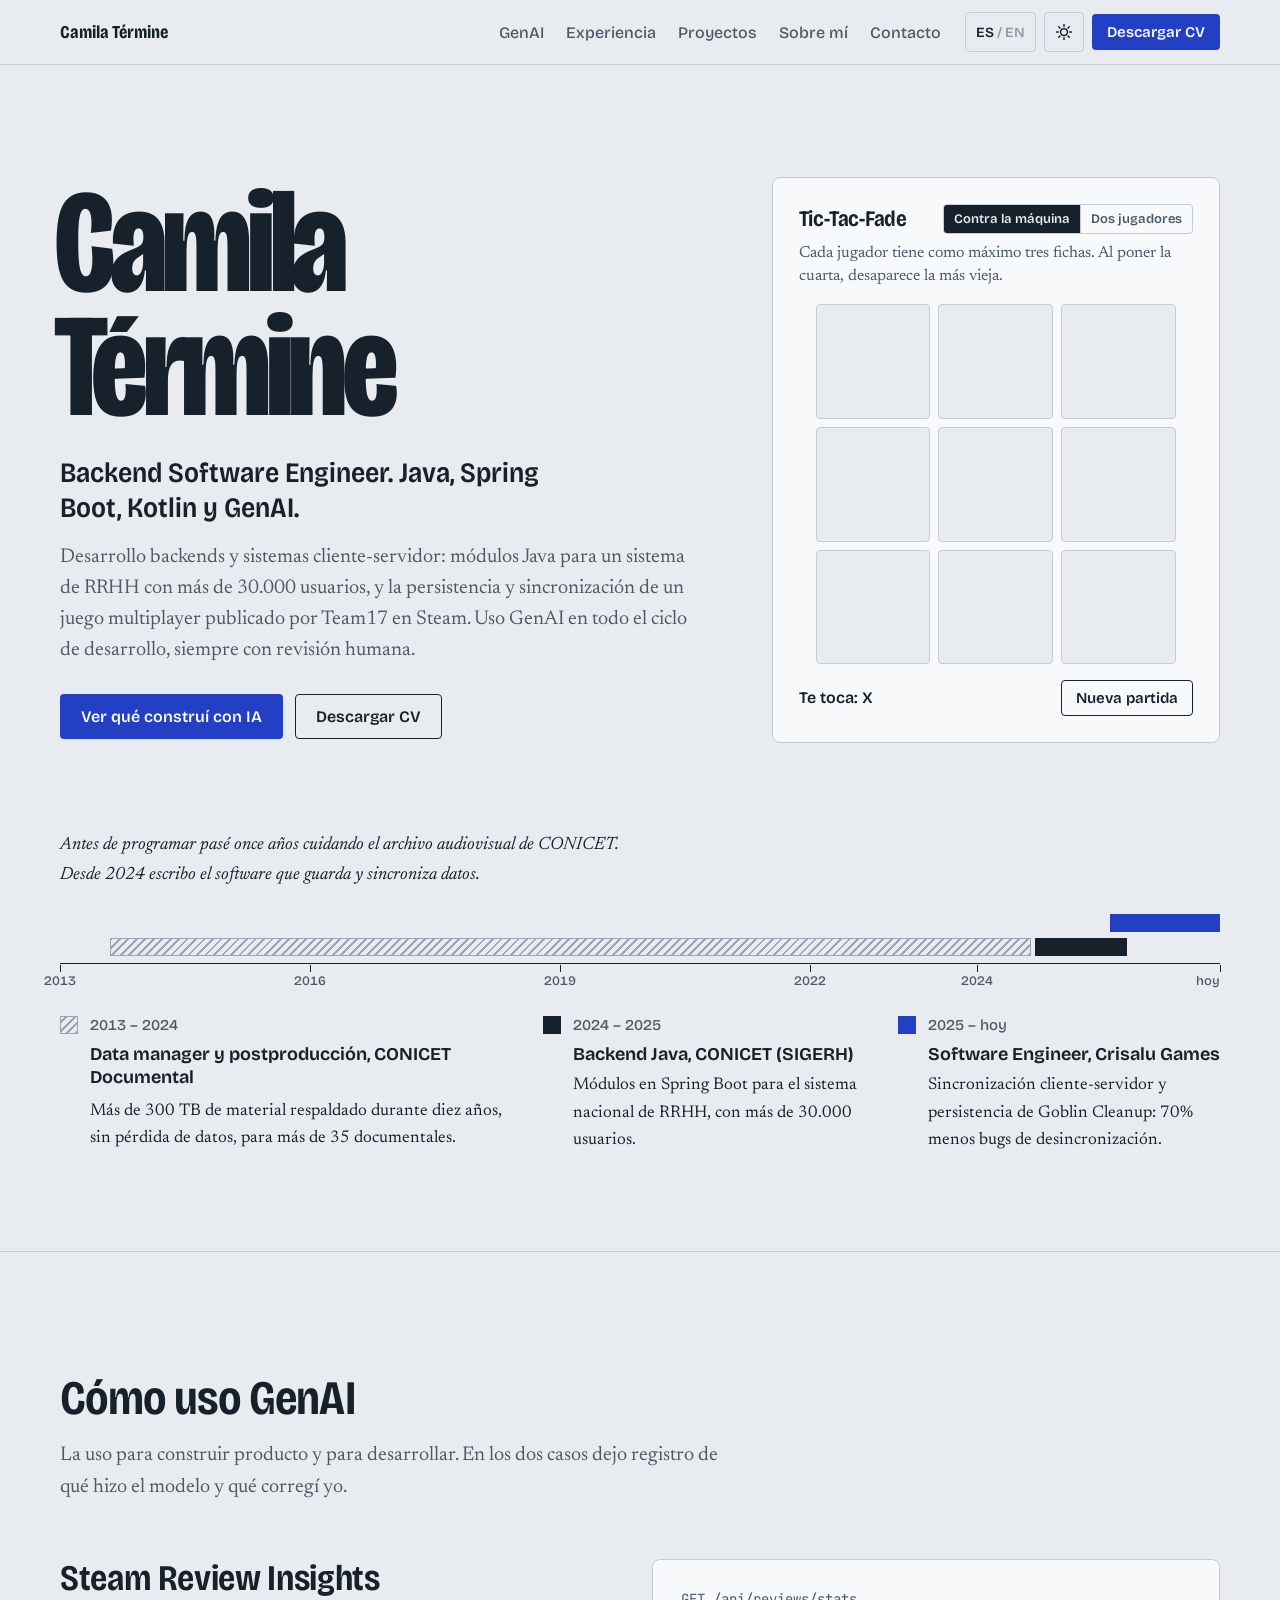
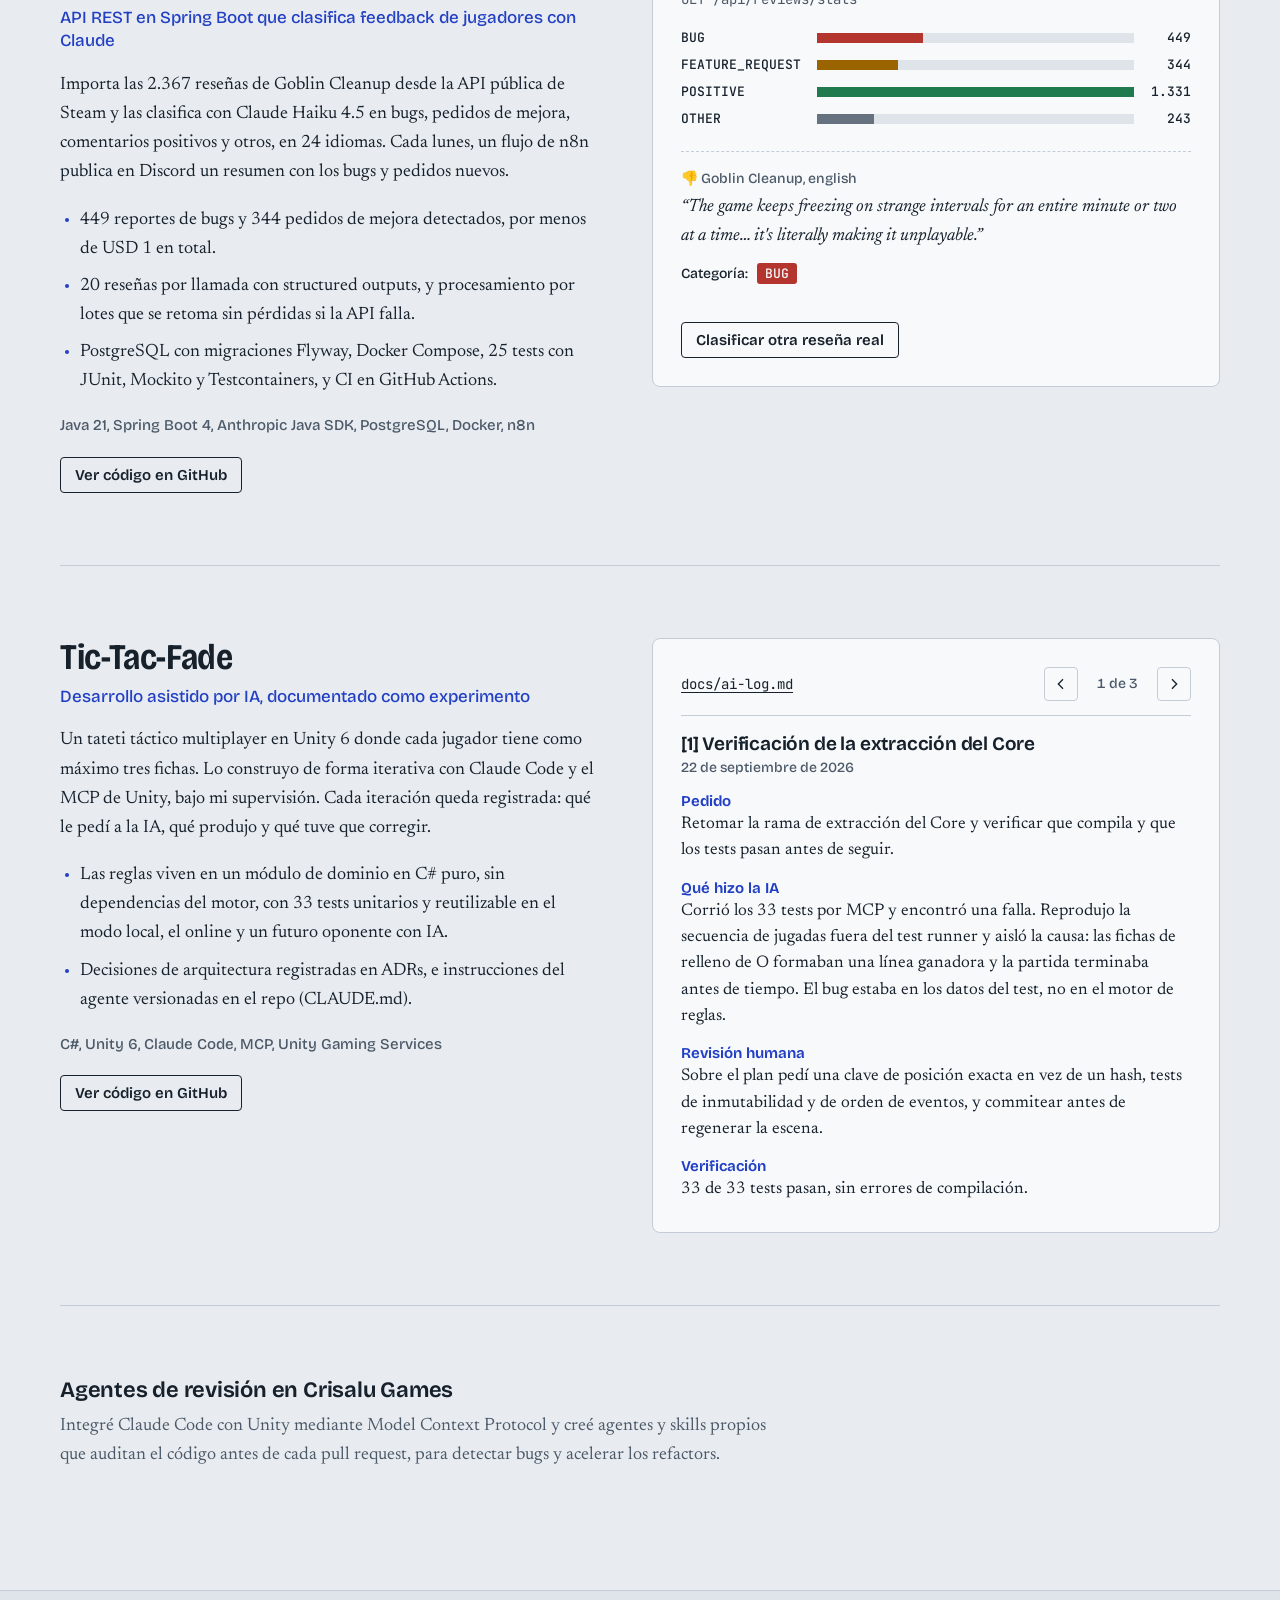
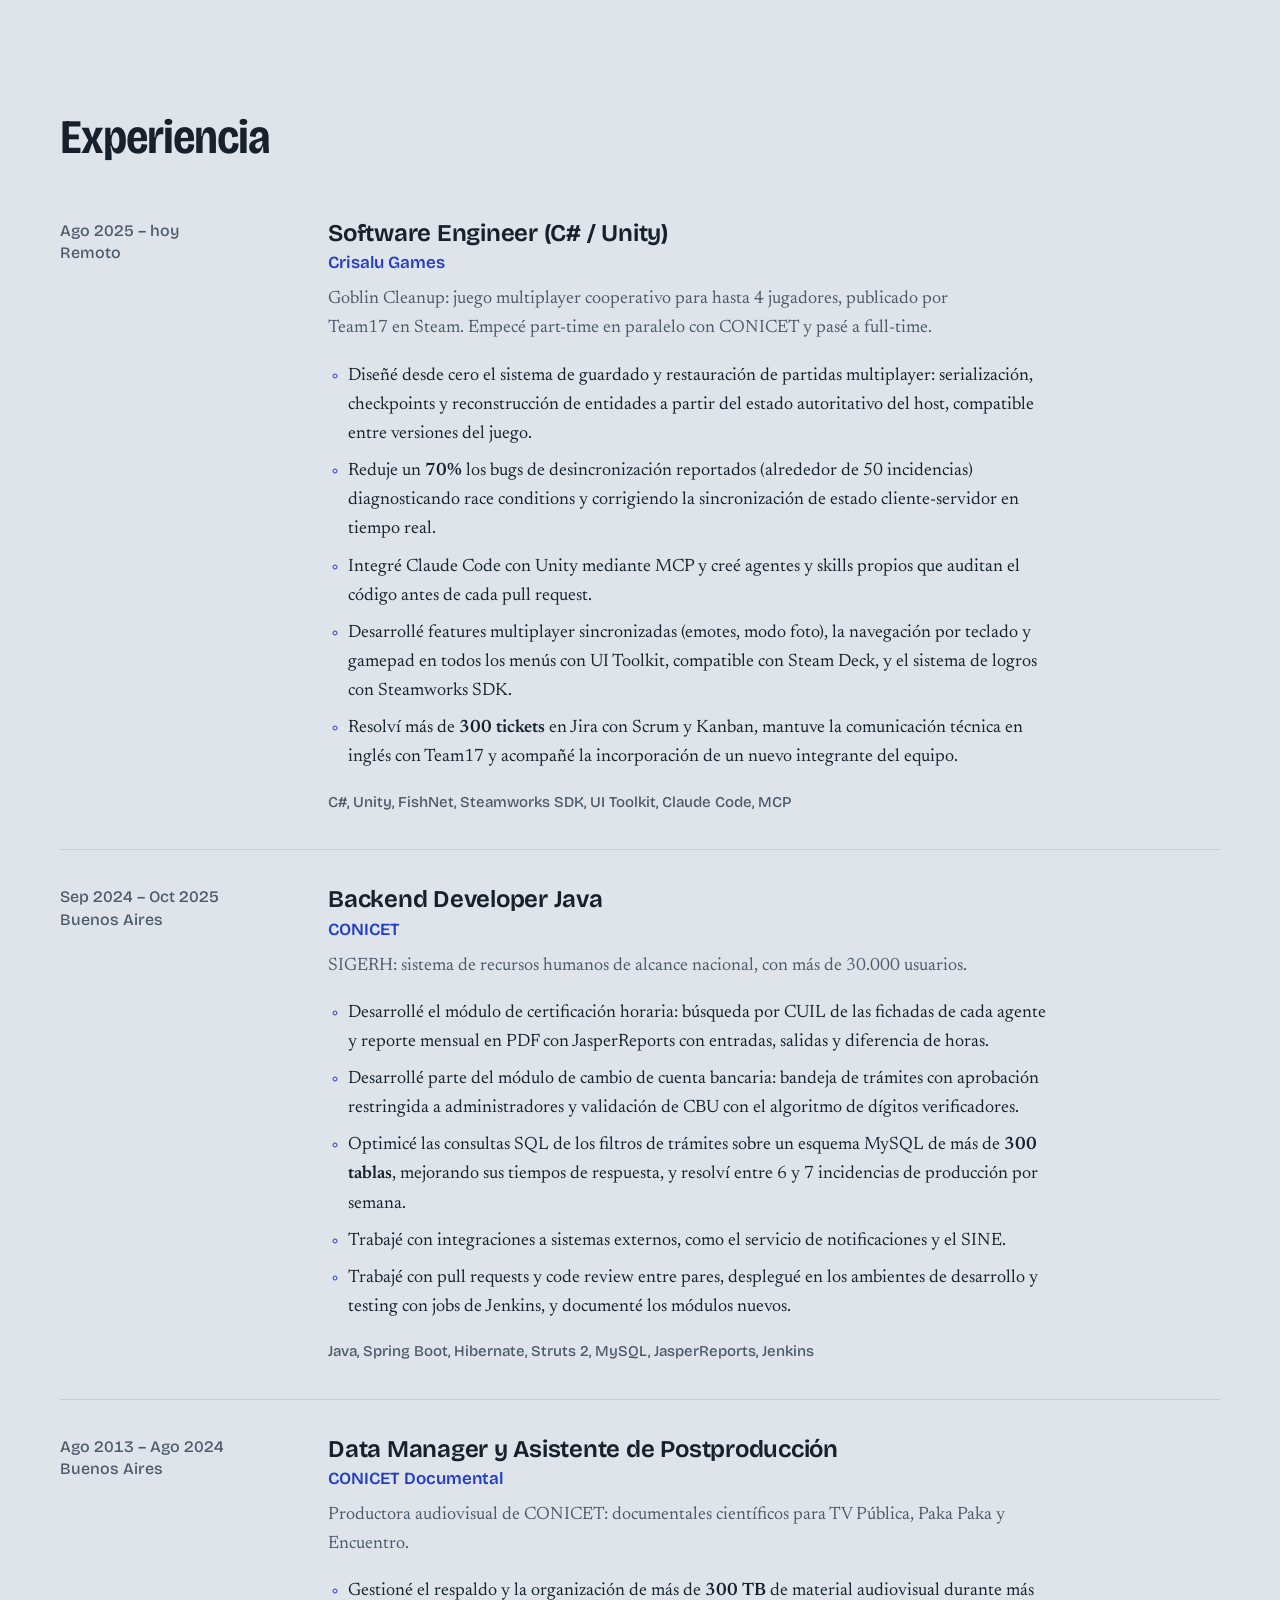
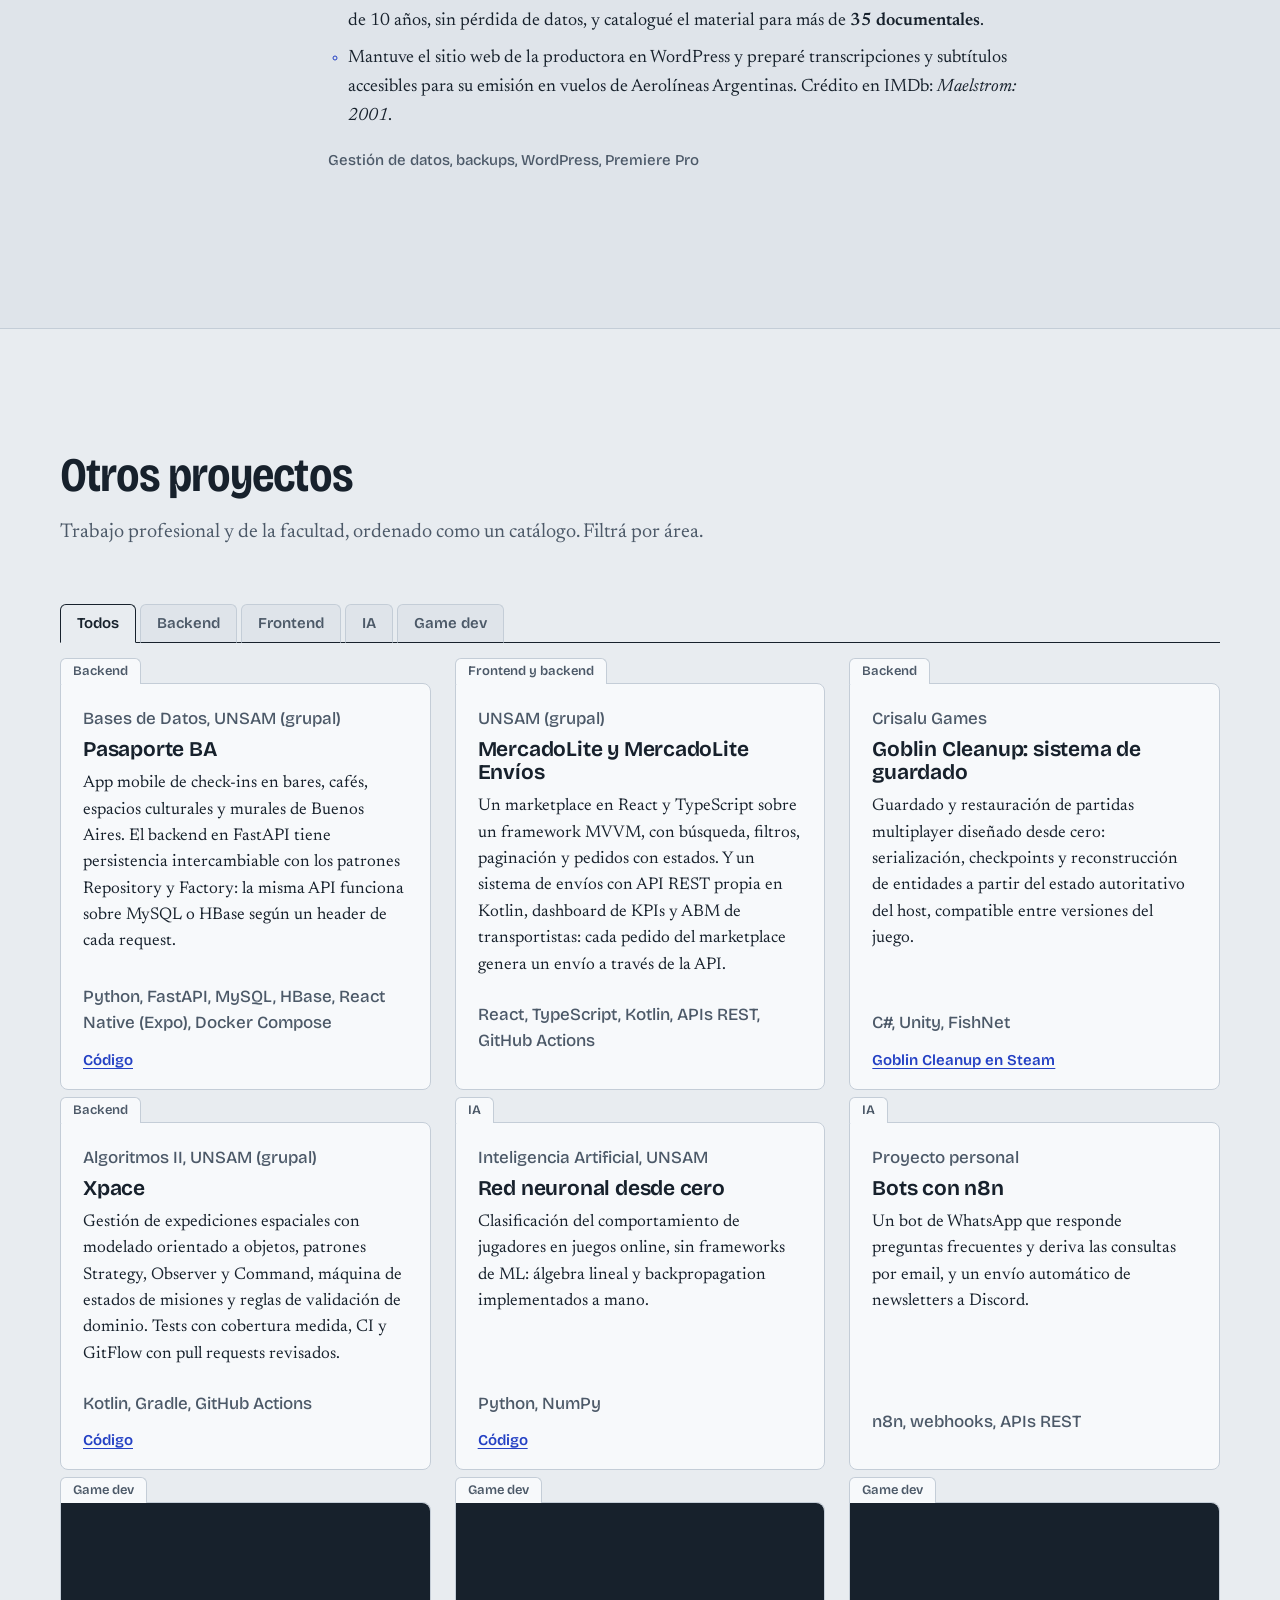
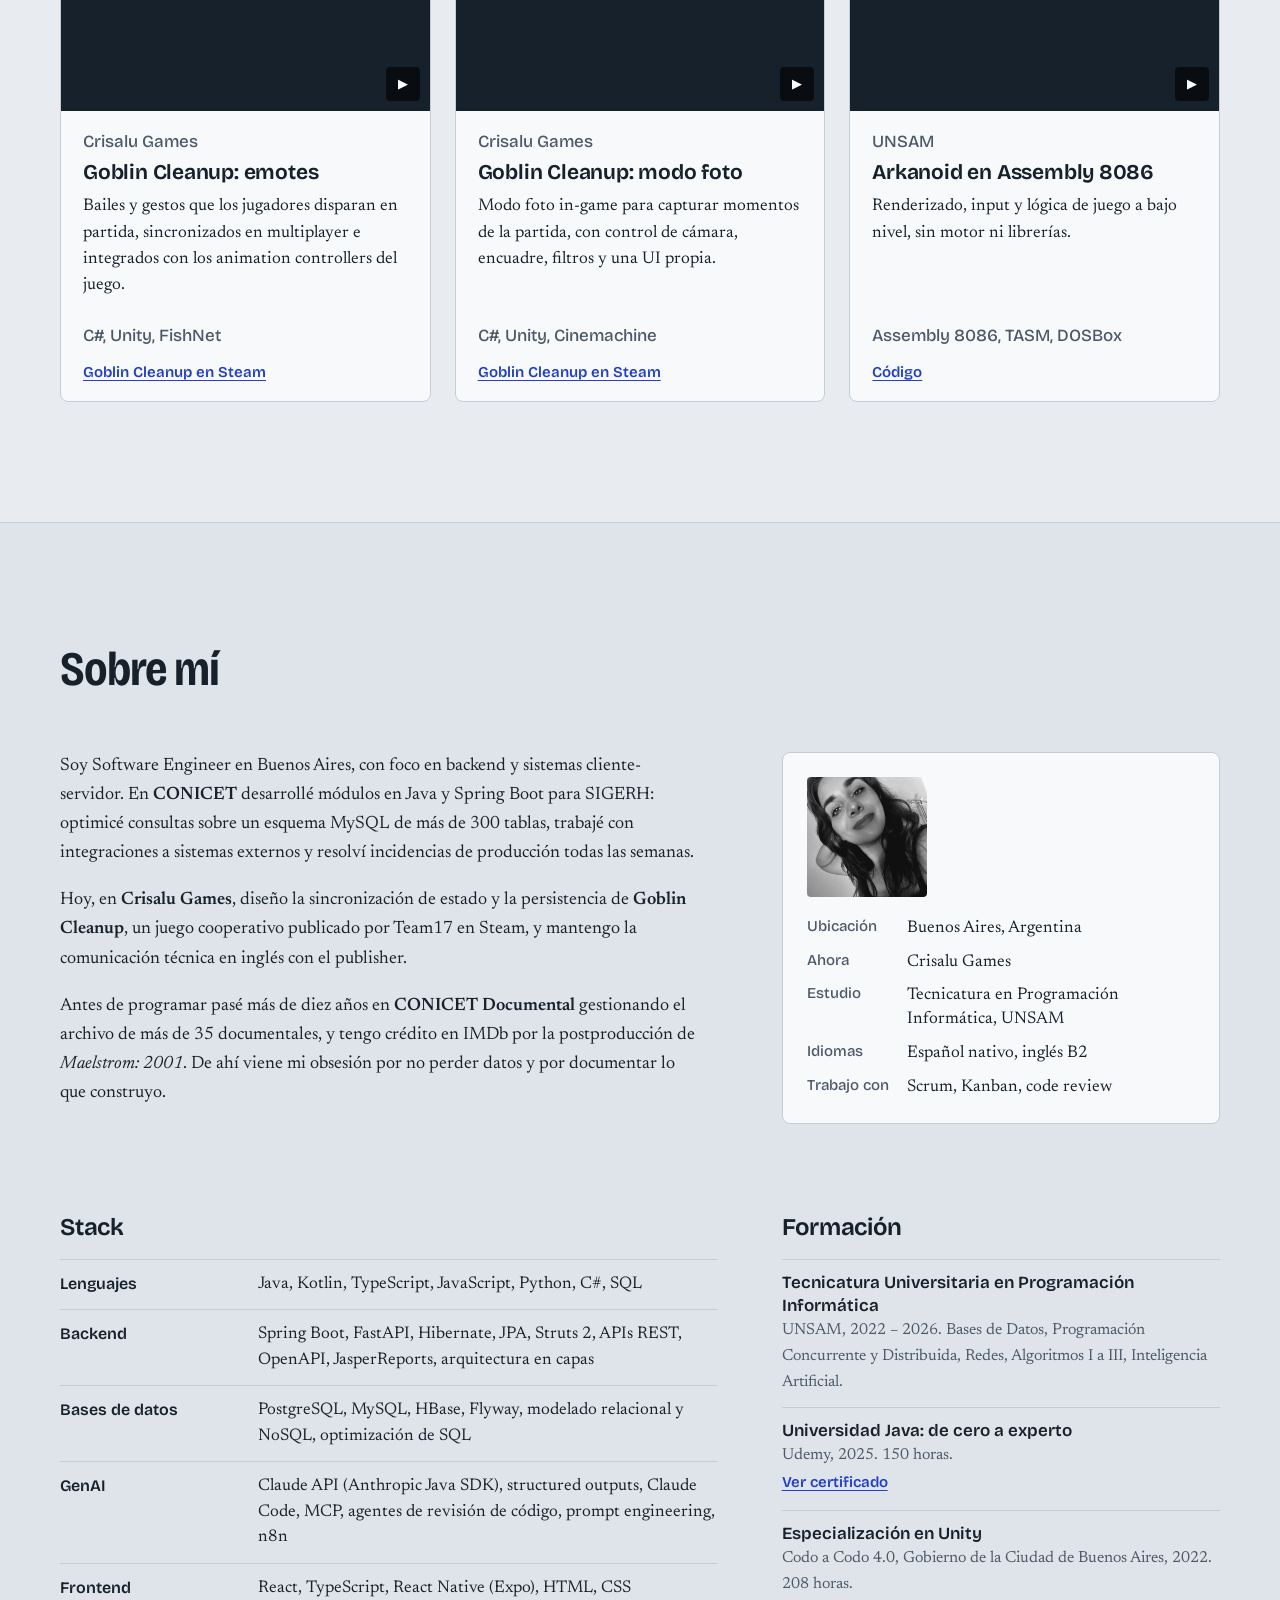
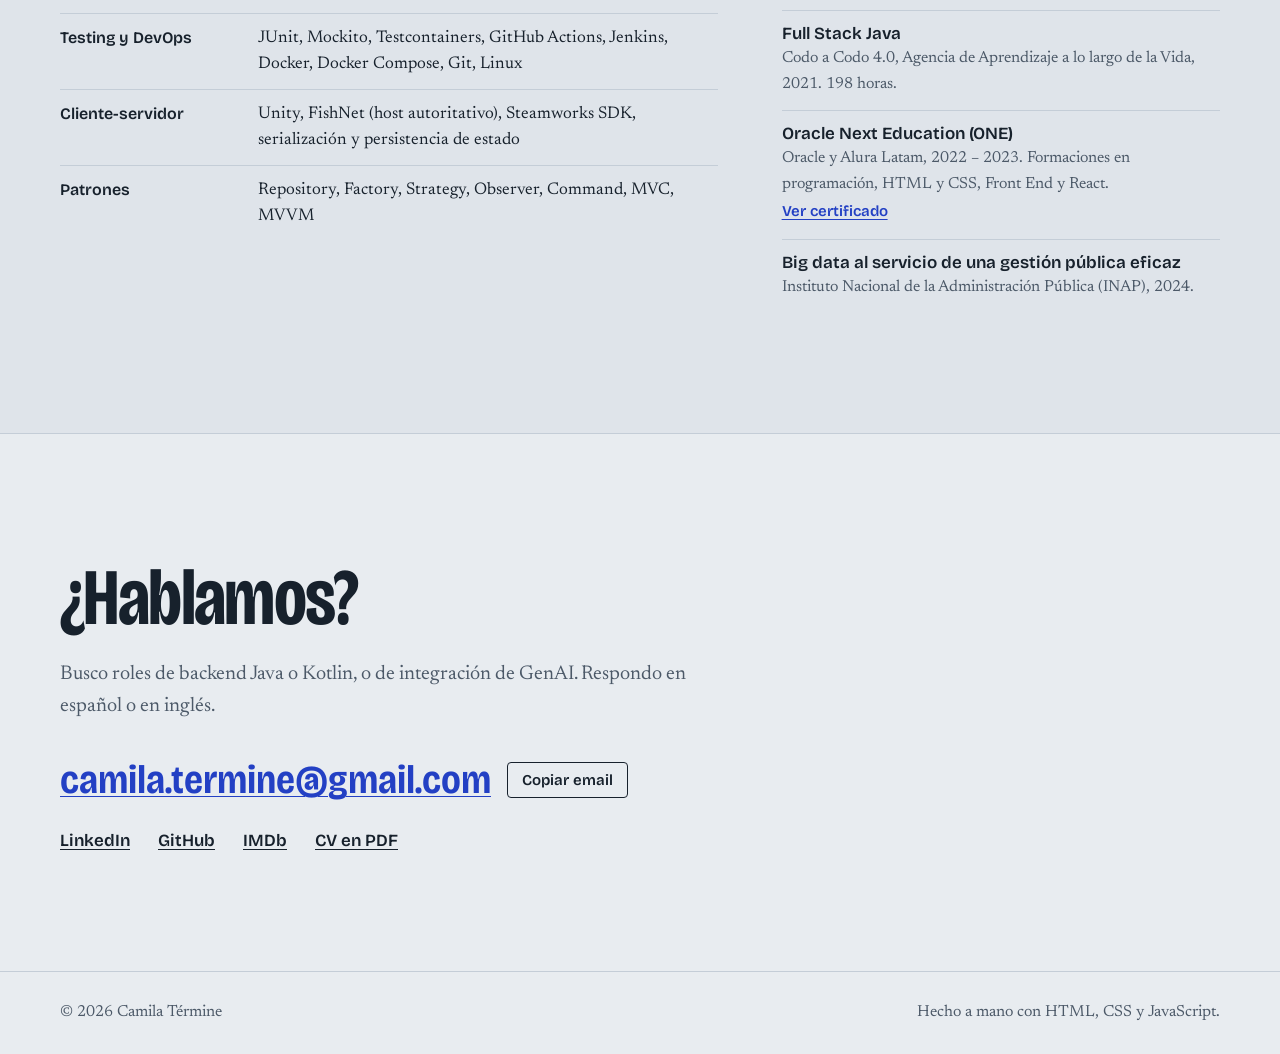
==== commit bfdfe469: "Add Steam Review Insights test count (25) to site and CVs Co-Authored-By: Claude Opus 5.5 <noreply@a" ====
--- a/index.html
+++ b/index.html
@@ -121,7 +121,7 @@
             <ul class="points">
               <li data-i18n="sri.p1">449 reportes de bugs y 344 pedidos de mejora detectados, por menos de USD 1 en total.</li>
               <li data-i18n="sri.p2">20 reseñas por llamada con structured outputs, y procesamiento por lotes que se retoma sin pérdidas si la API falla.</li>
-              <li data-i18n="sri.p3">PostgreSQL con migraciones Flyway, Docker Compose, tests con JUnit, Mockito y Testcontainers, y CI en GitHub Actions.</li>
+              <li data-i18n="sri.p3">PostgreSQL con migraciones Flyway, Docker Compose, 25 tests con JUnit, Mockito y Testcontainers, y CI en GitHub Actions.</li>
             </ul>
             <p class="stack">Java 21, Spring Boot 4, Anthropic Java SDK, PostgreSQL, Docker, n8n</p>
             <a class="btn btn-ghost btn-small" href="https://github.com/camitermine/steam-review-insights" target="_blank" rel="noopener" data-i18n="link.code">Ver código en GitHub</a>
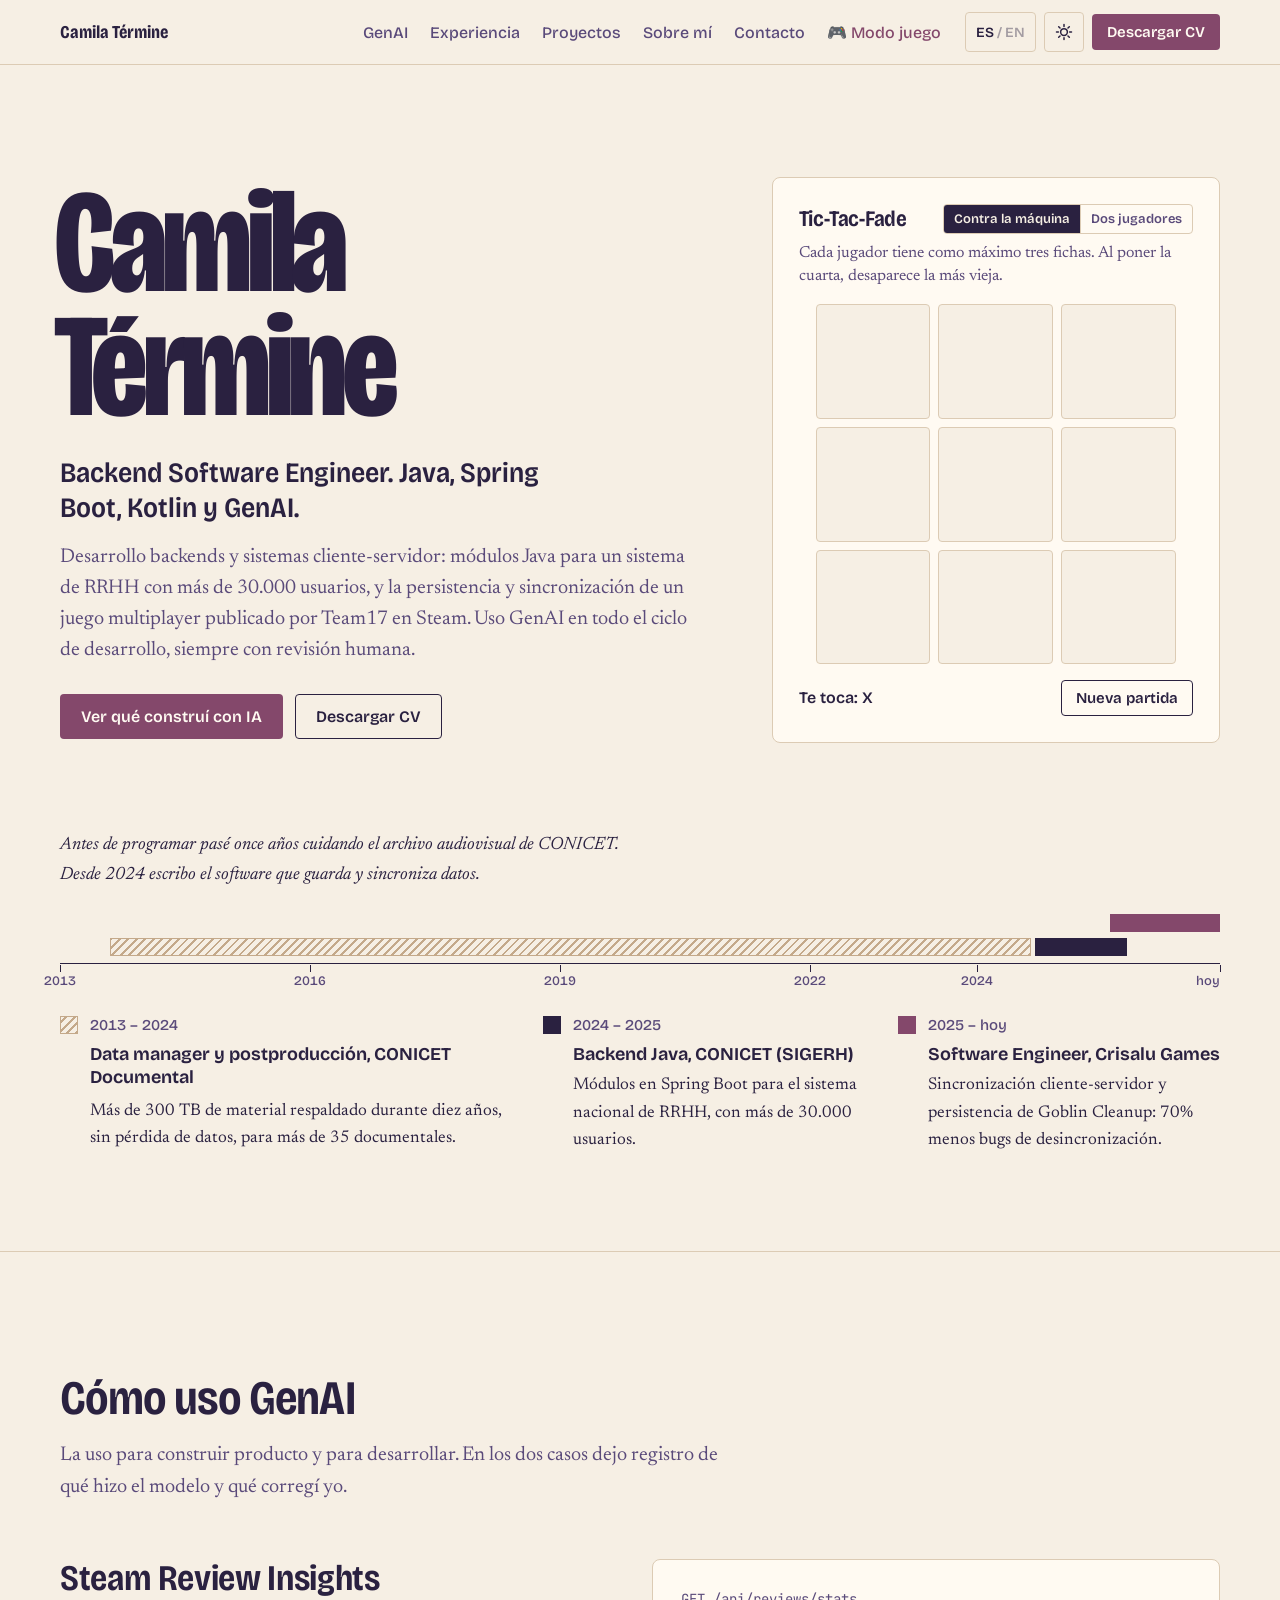
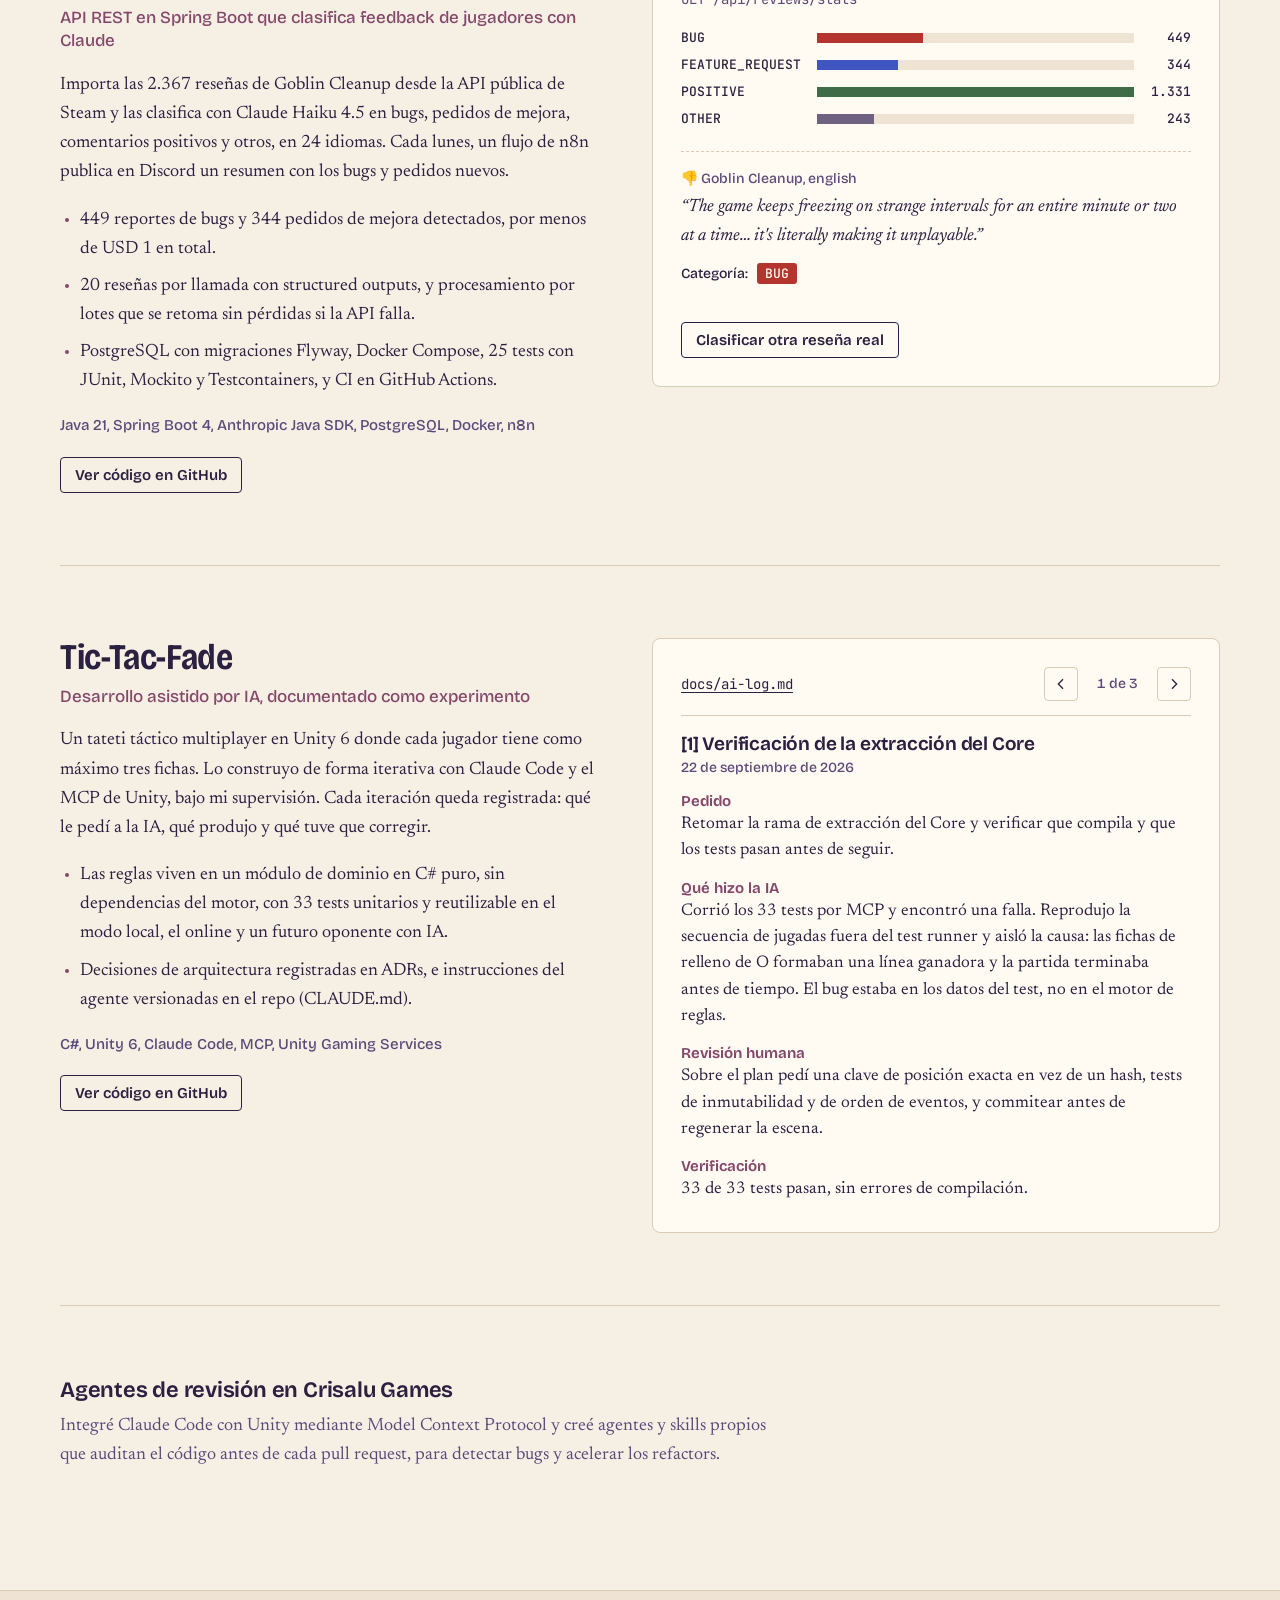
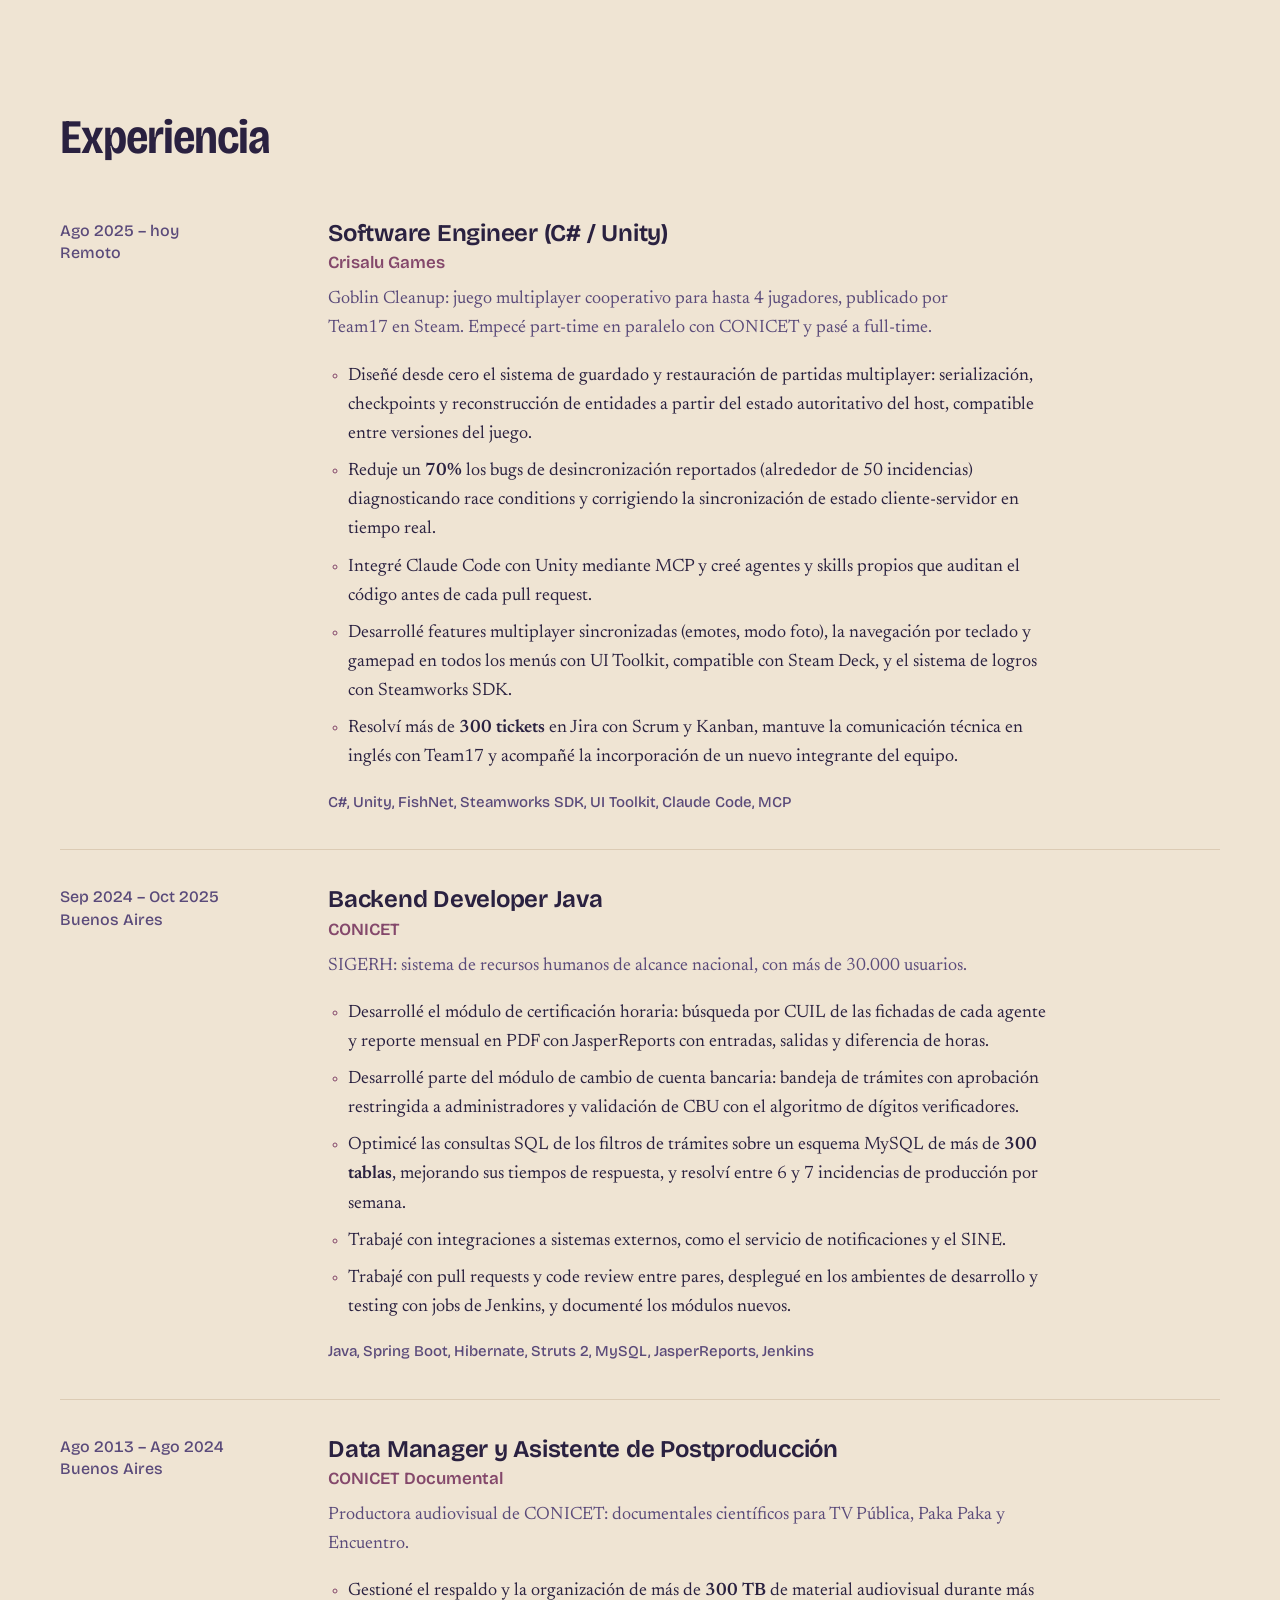
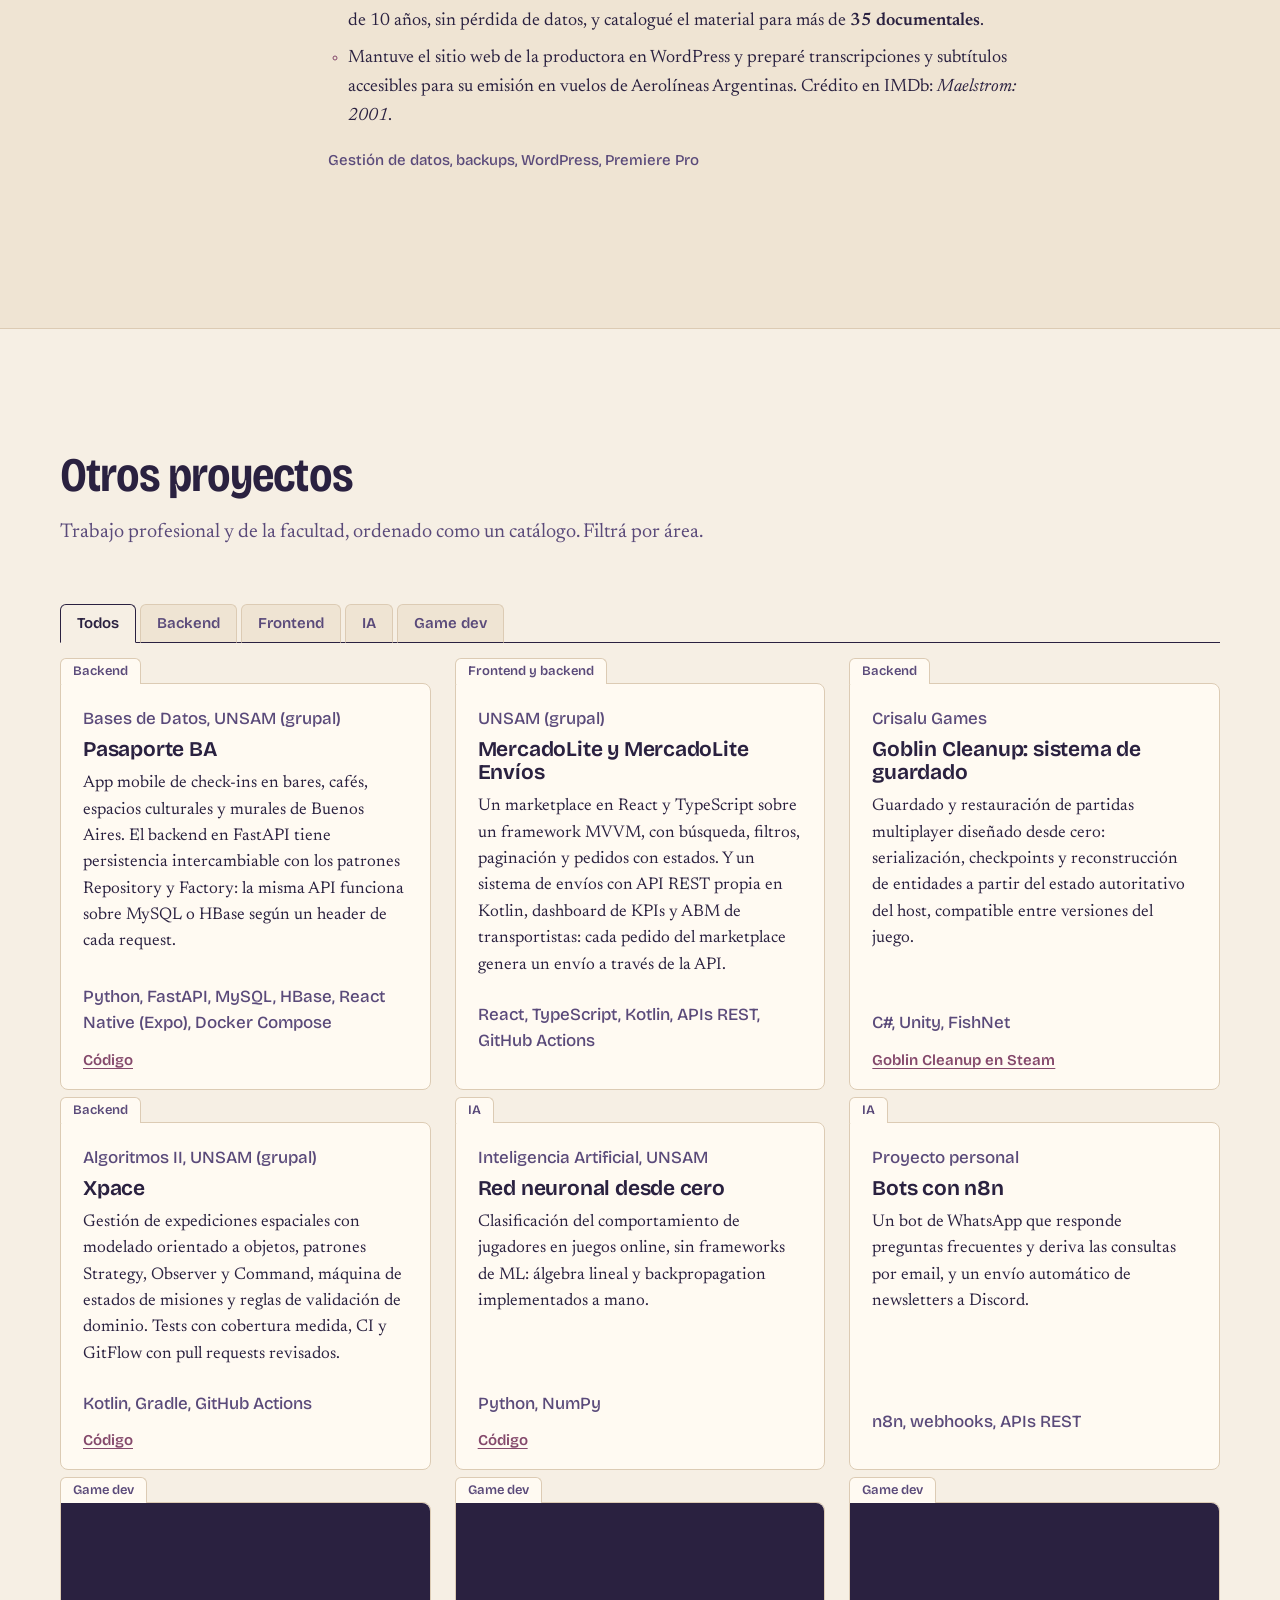
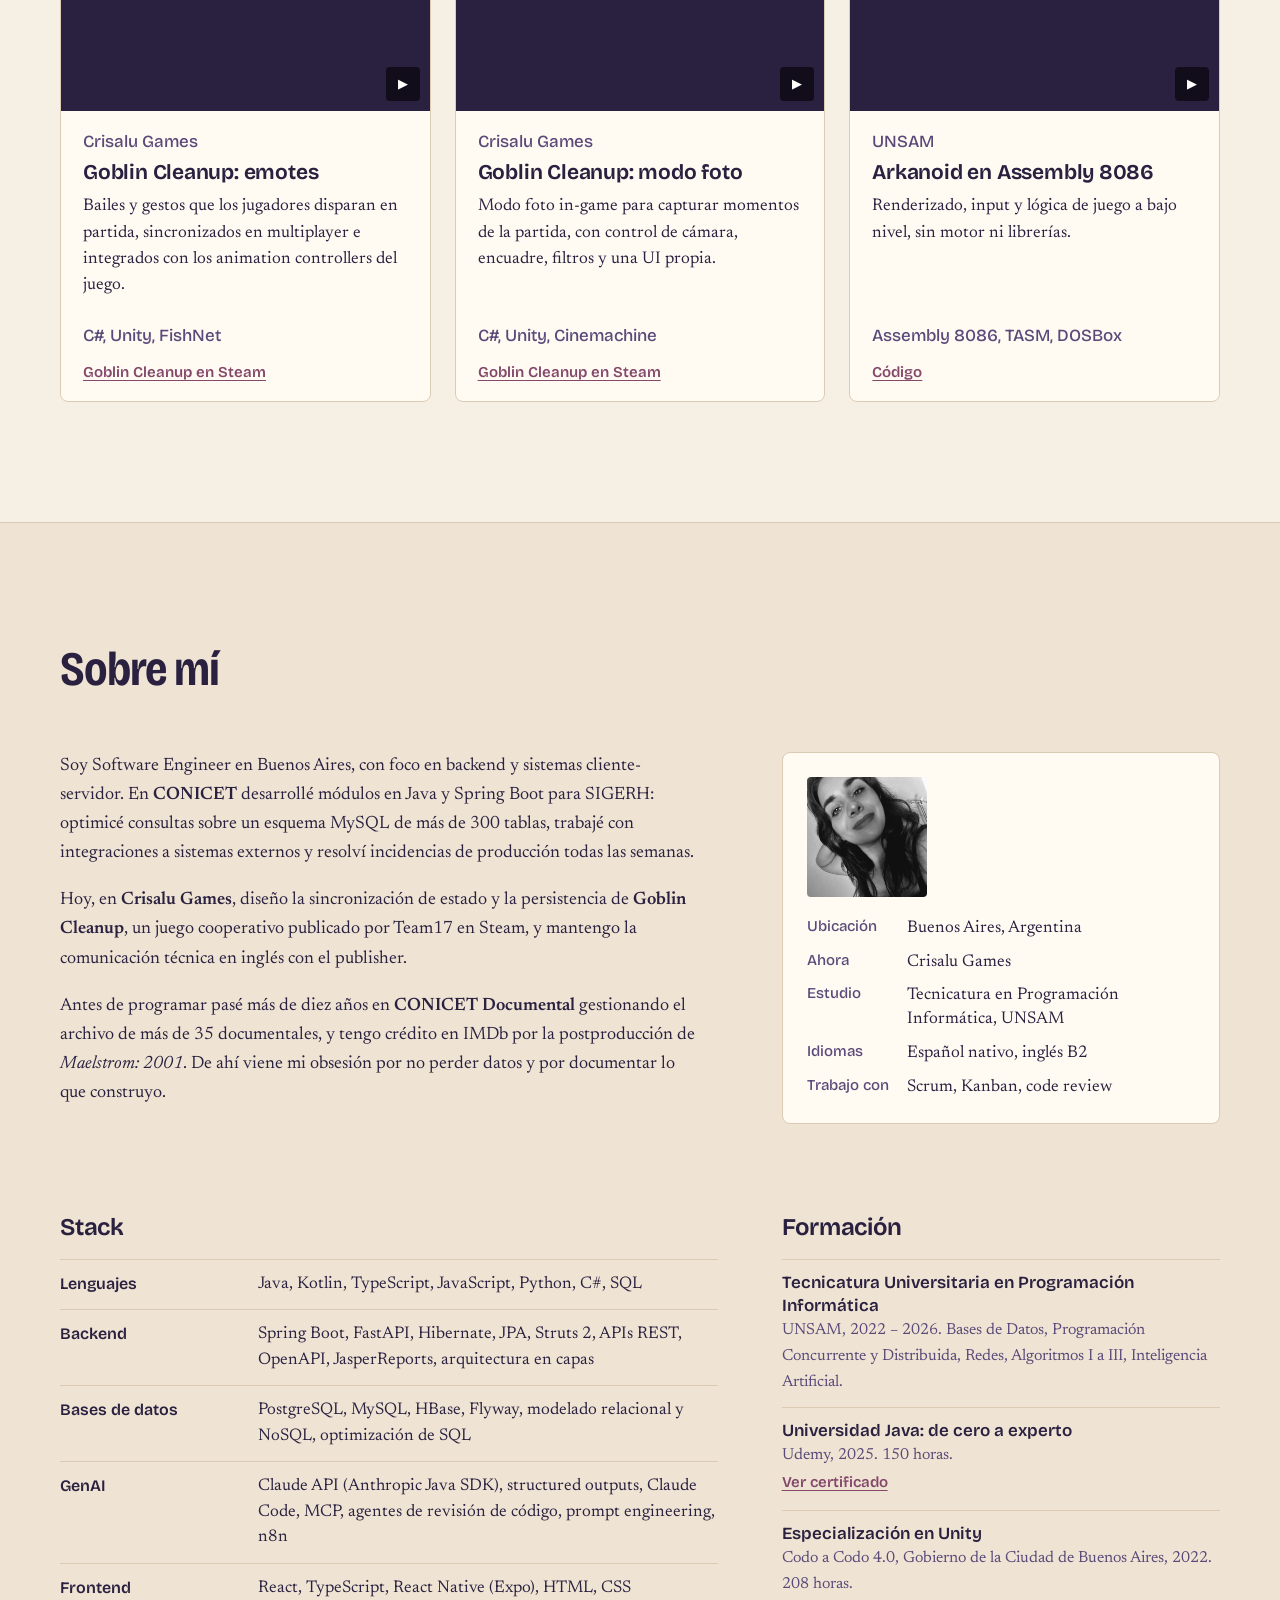
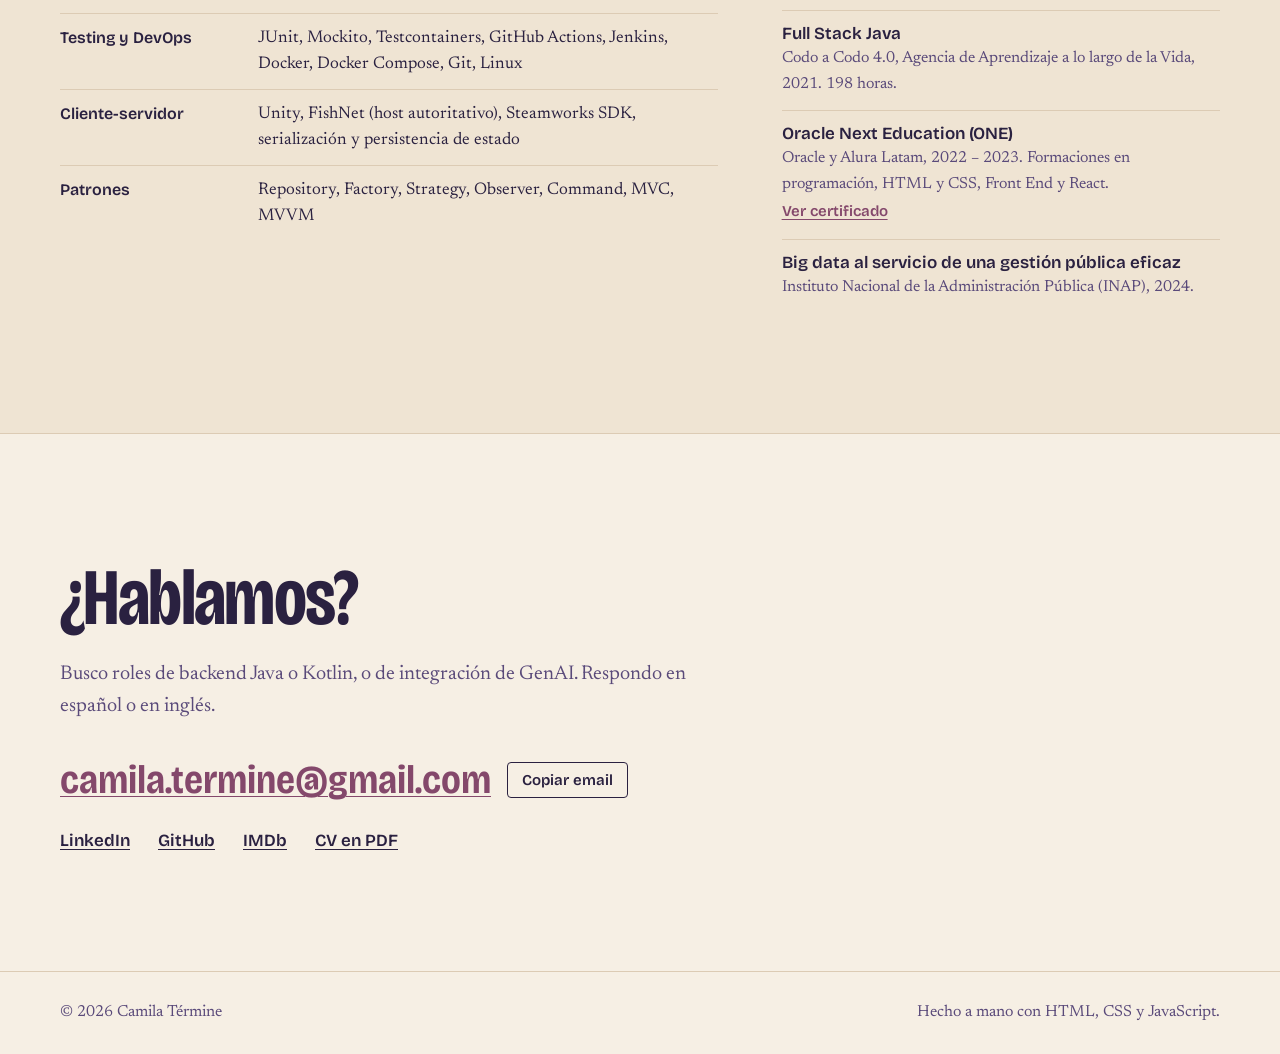
==== commit 4968e7e0: "Add pixel art exploration mode and Cozy Night palette - room.html: playable pixel art studio built w" ====
--- a/index.html
+++ b/index.html
@@ -10,8 +10,8 @@
   <meta property="og:description" content="Java, Spring Boot, Kotlin y GenAI. Proyectos, experiencia y contacto.">
   <meta property="og:type" content="website">
   <meta property="og:url" content="https://camitermine.github.io/">
-  <meta name="theme-color" content="#e8ecf0">
-  <link rel="icon" href="data:image/svg+xml,%3Csvg xmlns='http://www.w3.org/2000/svg' viewBox='0 0 64 64'%3E%3Crect width='64' height='64' rx='8' fill='%232340c4'/%3E%3Ctext x='50%25' y='54%25' text-anchor='middle' dominant-baseline='middle' font-family='Arial,sans-serif' font-weight='700' font-size='30' fill='%23f7f9fb'%3ECT%3C/text%3E%3C/svg%3E">
+  <meta name="theme-color" content="#1a1423">
+  <link rel="icon" href="data:image/svg+xml,%3Csvg xmlns='http://www.w3.org/2000/svg' viewBox='0 0 64 64'%3E%3Crect width='64' height='64' rx='8' fill='%233b2f5c'/%3E%3Ctext x='50%25' y='54%25' text-anchor='middle' dominant-baseline='middle' font-family='Arial,sans-serif' font-weight='700' font-size='30' fill='%23f0b64a'%3ECT%3C/text%3E%3C/svg%3E">
   <link rel="preconnect" href="https://fonts.googleapis.com">
   <link rel="preconnect" href="https://fonts.gstatic.com" crossorigin>
   <link href="https://fonts.googleapis.com/css2?family=Bricolage+Grotesque:opsz,wdth,wght@12..96,75..100,400..800&family=Newsreader:ital,opsz,wght@0,6..72,400..600;1,6..72,400&family=JetBrains+Mono:wght@400;500&display=swap" rel="stylesheet">
@@ -48,6 +48,7 @@
       <a href="#projects" data-i18n="nav.projects">Proyectos</a>
       <a href="#about" data-i18n="nav.about">Sobre mí</a>
       <a href="#contact" data-i18n="nav.contact">Contacto</a>
+      <a href="room.html" class="nav-room" data-i18n="nav.room">🎮 Modo juego</a>
     </nav>
     <div class="nav-actions">
       <button class="icon-btn" id="lang-toggle" aria-label="Cambiar idioma / Switch language">
@@ -260,6 +261,7 @@
     </div>
   </footer>
 
+  <script src="data.js"></script>
   <script src="script.js"></script>
 </body>
 </html>
--- a/styles.css
+++ b/styles.css
@@ -1,24 +1,24 @@
 /* =========================================================
    Portfolio · Camila Términe
-   Dirección: archivo / catálogo. Papel frío, tinta pizarra y un
-   solo acento azul de sello. Lo audaz es el hero; el resto, quieto.
+   Dirección: archivo / catálogo con la paleta "Cozy Night Studio"
+   del modo exploración: noche índigo, crema, ámbar y ciruela.
    ========================================================= */
 
 /* ============ Tokens ============ */
 :root {
-  --paper: #e8ecf0;
-  --paper-alt: #dfe4ea;
-  --card: #f7f9fb;
-  --ink: #17212c;
-  --ink-soft: #4c5968;
-  --rule: #c4cdd7;
-  --accent: #2340c4;
-  --accent-ink: #f7f9fb;
-  --hatch: #9aa6b4;
+  --paper: #f6efe4;
+  --paper-alt: #efe4d3;
+  --card: #fffaf2;
+  --ink: #2a2140;
+  --ink-soft: #5a4a7a;
+  --rule: #dccbb4;
+  --accent: #84486b;
+  --accent-ink: #fffaf2;
+  --hatch: #c4a98a;
   --bug: #b3352d;
-  --feature: #9a6400;
-  --positive: #1f7a4d;
-  --other: #66727f;
+  --feature: #3f55c0;
+  --positive: #3f6b47;
+  --other: #6f6180;
   --font-display: 'Bricolage Grotesque', 'Arial Narrow', sans-serif;
   --font-body: 'Newsreader', Georgia, serif;
   --font-mono: 'JetBrains Mono', ui-monospace, monospace;
@@ -28,18 +28,18 @@
 
 @media (prefers-color-scheme: dark) {
   :root:not([data-theme="light"]) {
-    --paper: #0f151d; --paper-alt: #131a23; --card: #18212c;
-    --ink: #e6eaf0; --ink-soft: #9ba7b5; --rule: #2b3643;
-    --accent: #8ea3ff; --accent-ink: #0f151d; --hatch: #4a5768;
-    --bug: #ff8a80; --feature: #f0b64a; --positive: #6fcf97; --other: #93a0ad;
+    --paper: #1a1423; --paper-alt: #211a30; --card: #2a2140;
+    --ink: #f2e8d8; --ink-soft: #b9a9c9; --rule: #3b2f5c;
+    --accent: #f0b64a; --accent-ink: #1a1423; --hatch: #5a4a7a;
+    --bug: #ff8f8f; --feature: #8ea3ff; --positive: #8fbf8a; --other: #a99bbd;
     color-scheme: dark;
   }
 }
 :root[data-theme="dark"] {
-  --paper: #0f151d; --paper-alt: #131a23; --card: #18212c;
-  --ink: #e6eaf0; --ink-soft: #9ba7b5; --rule: #2b3643;
-  --accent: #8ea3ff; --accent-ink: #0f151d; --hatch: #4a5768;
-  --bug: #ff8a80; --feature: #f0b64a; --positive: #6fcf97; --other: #93a0ad;
+  --paper: #1a1423; --paper-alt: #211a30; --card: #2a2140;
+  --ink: #f2e8d8; --ink-soft: #b9a9c9; --rule: #3b2f5c;
+  --accent: #f0b64a; --accent-ink: #1a1423; --hatch: #5a4a7a;
+  --bug: #ff8f8f; --feature: #8ea3ff; --positive: #8fbf8a; --other: #a99bbd;
   color-scheme: dark;
 }
 
@@ -113,6 +113,7 @@
 .nav-links a { font: 500 1rem var(--font-display); text-decoration: none; color: var(--ink-soft); }
 .nav-links a:hover, .nav-links a.active { color: var(--ink); }
 .nav-links a.active { text-decoration: underline; text-decoration-color: var(--accent); text-decoration-thickness: 2px; text-underline-offset: 6px; }
+.nav-links a.nav-room { color: var(--accent); }
 .nav-actions { display: flex; align-items: center; gap: 8px; }
 .lang-sep { margin: 0 3px; opacity: .4; }
 html[lang="es"] .lang-en, html[lang="en"] .lang-es { opacity: .4; }
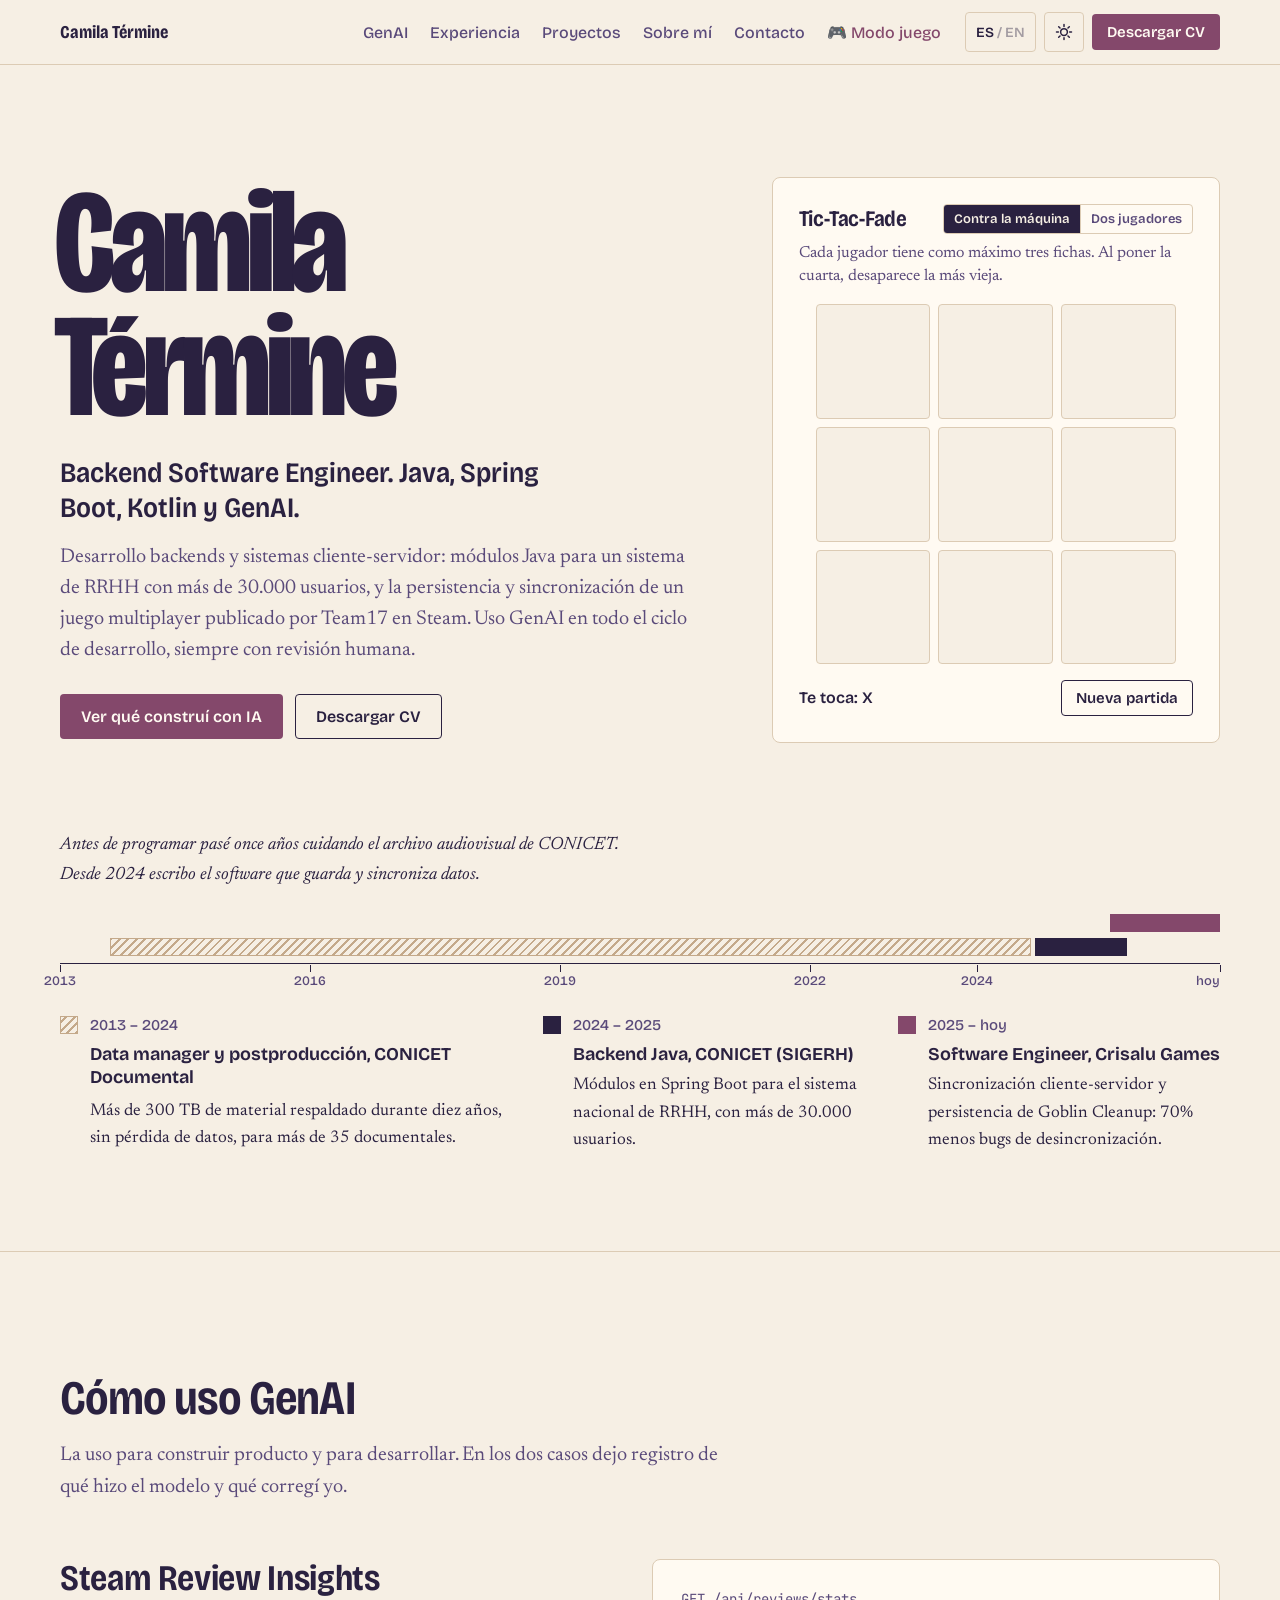
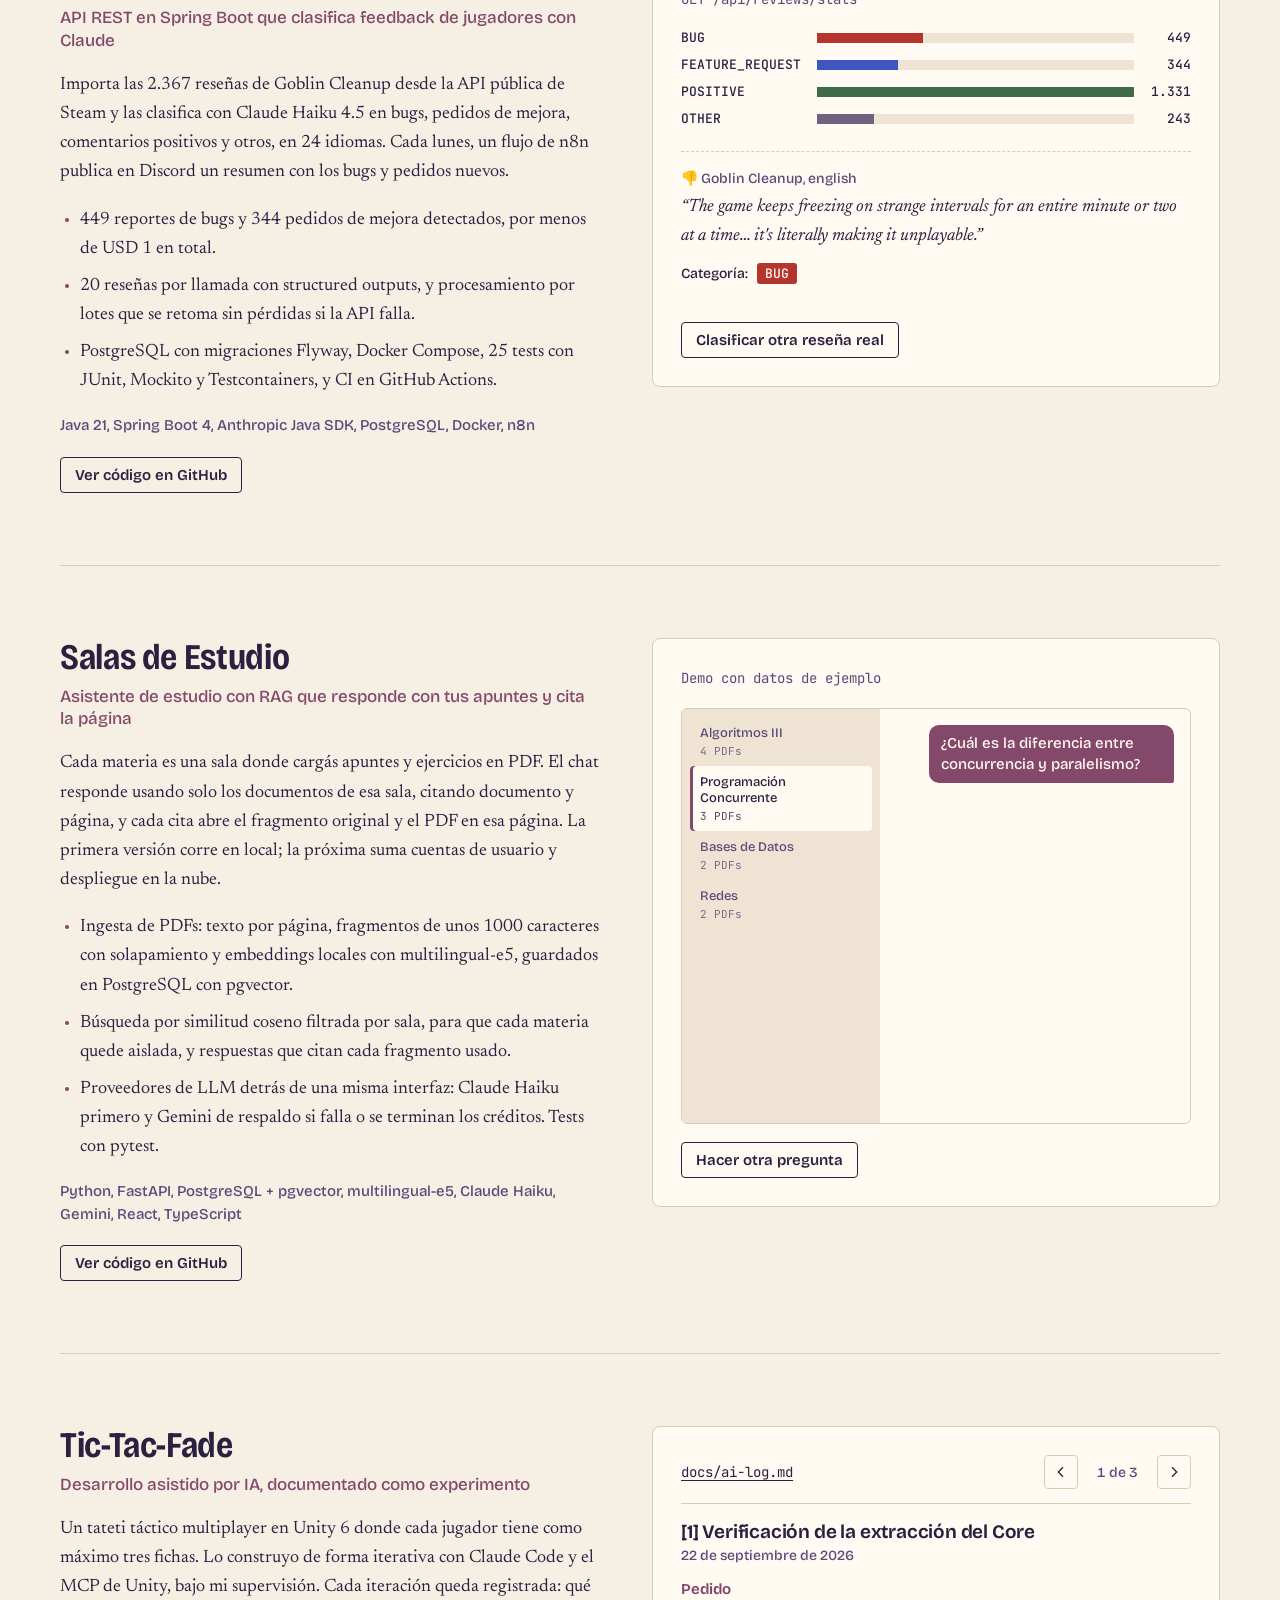
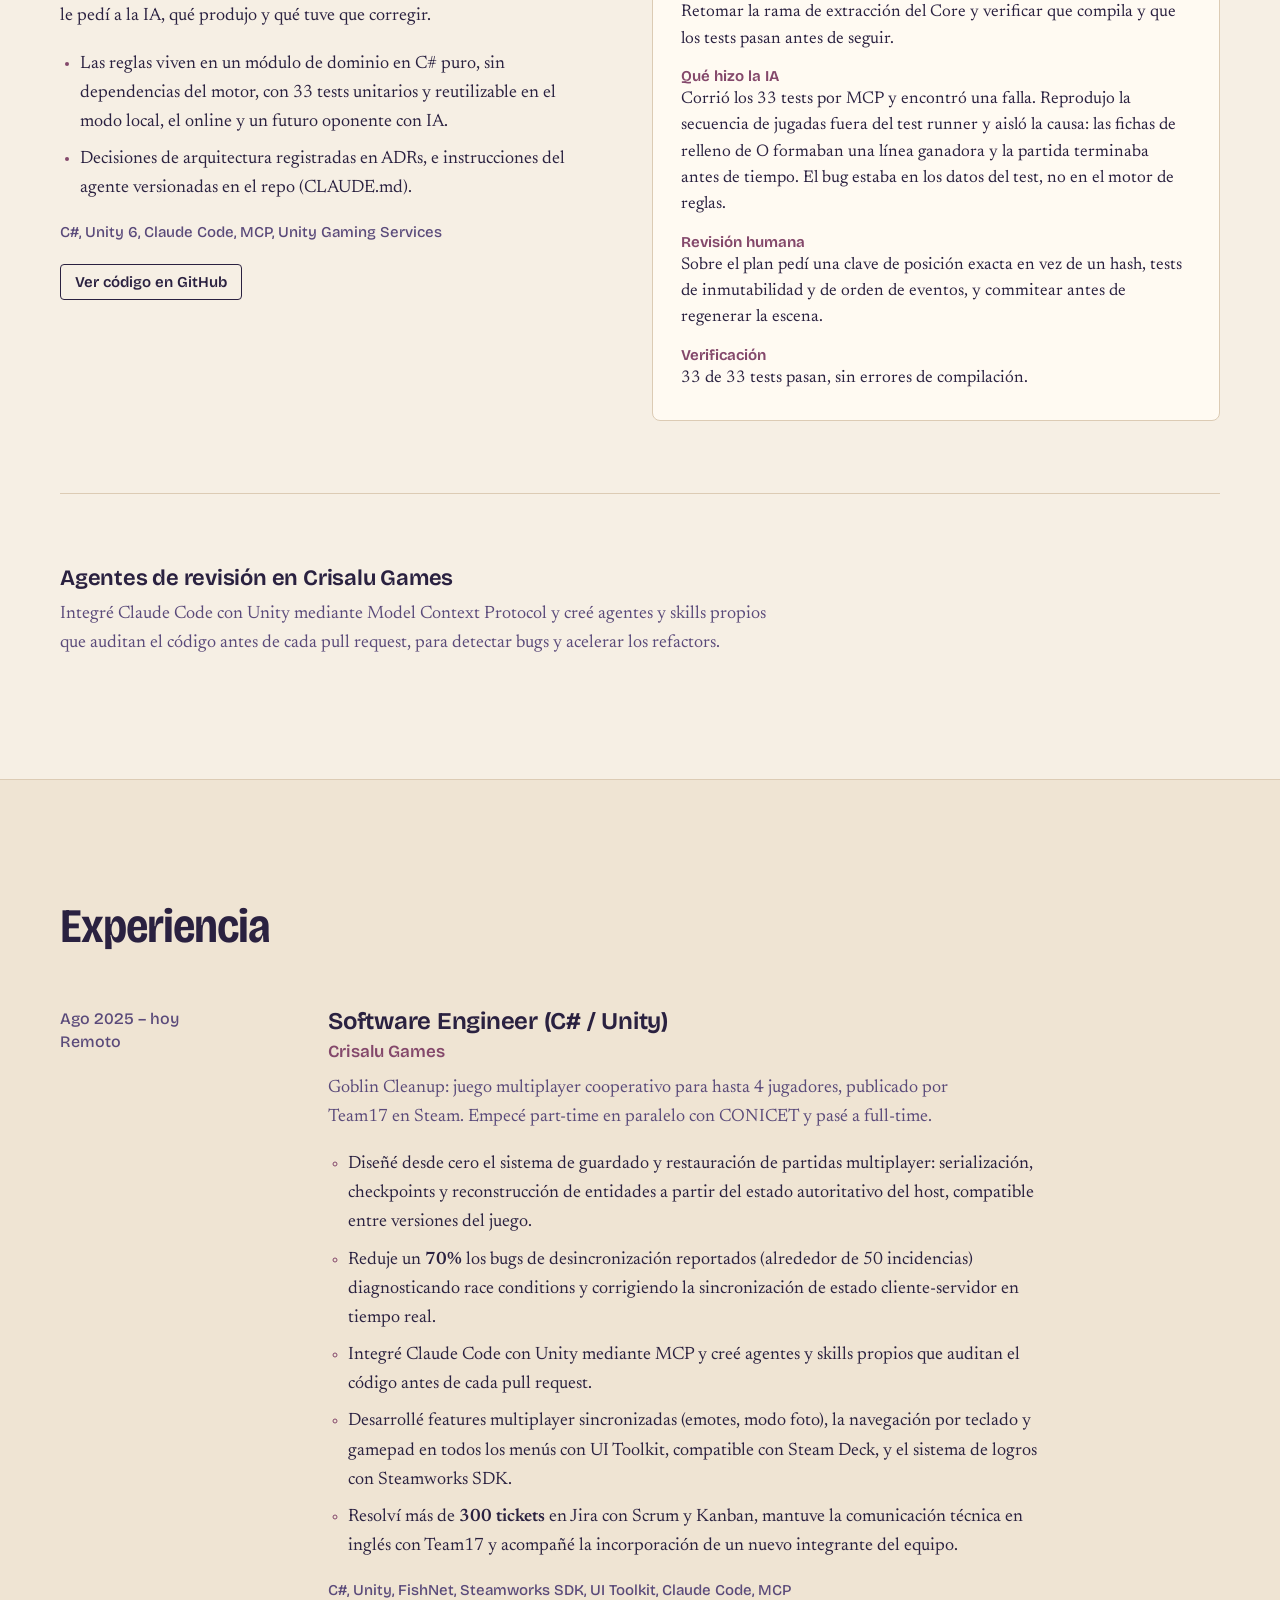
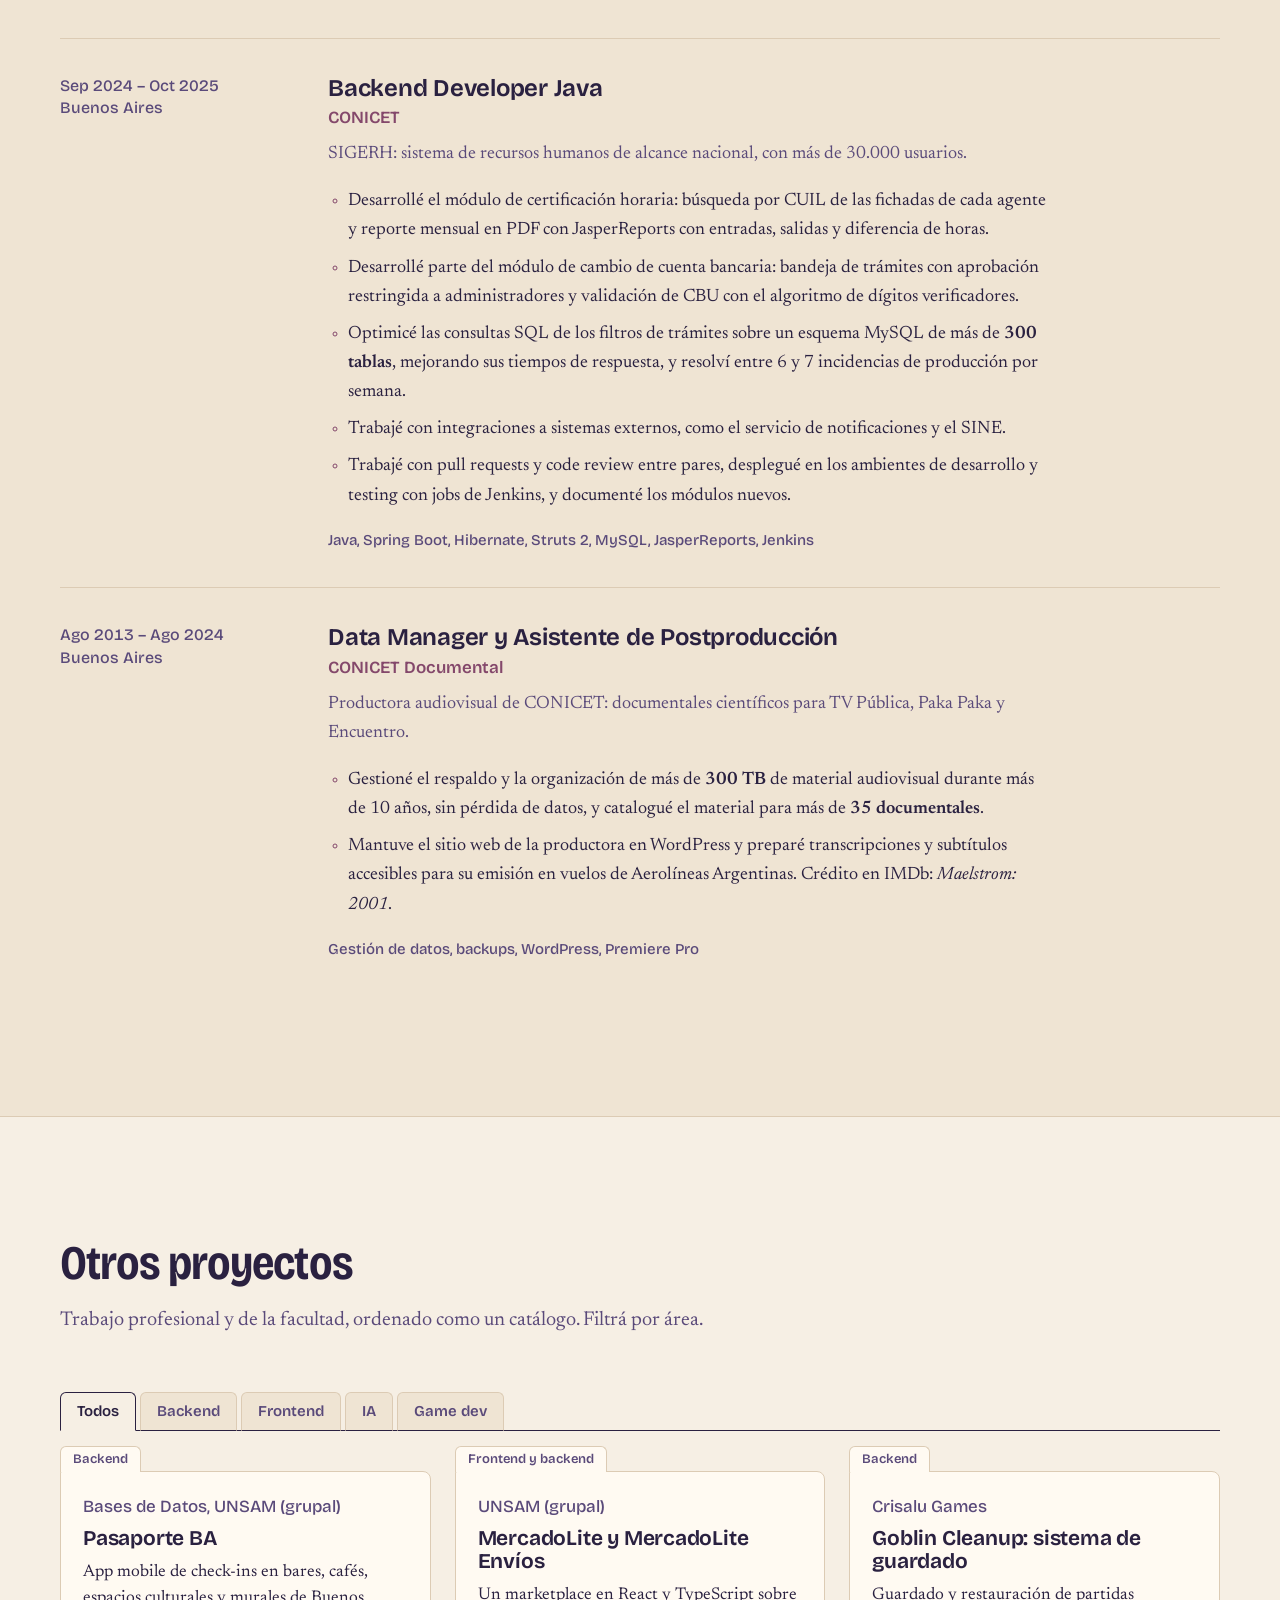
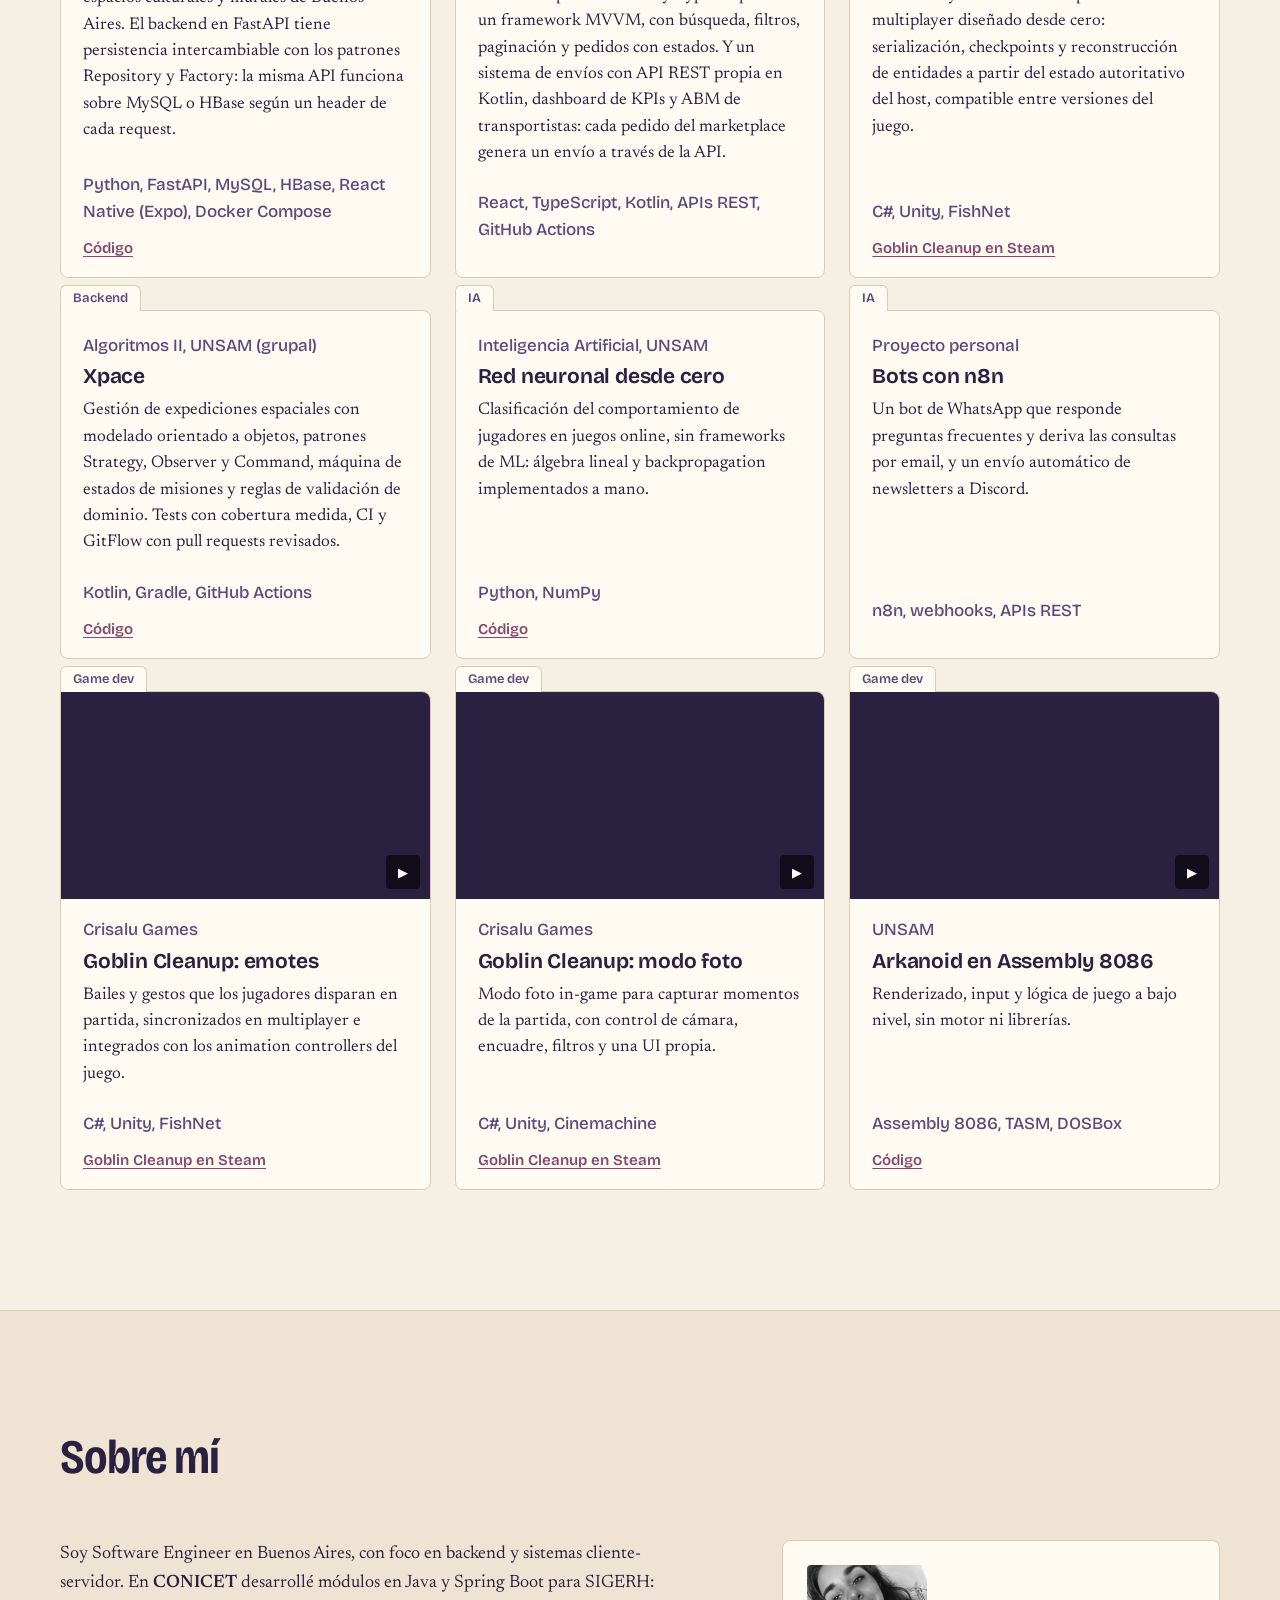
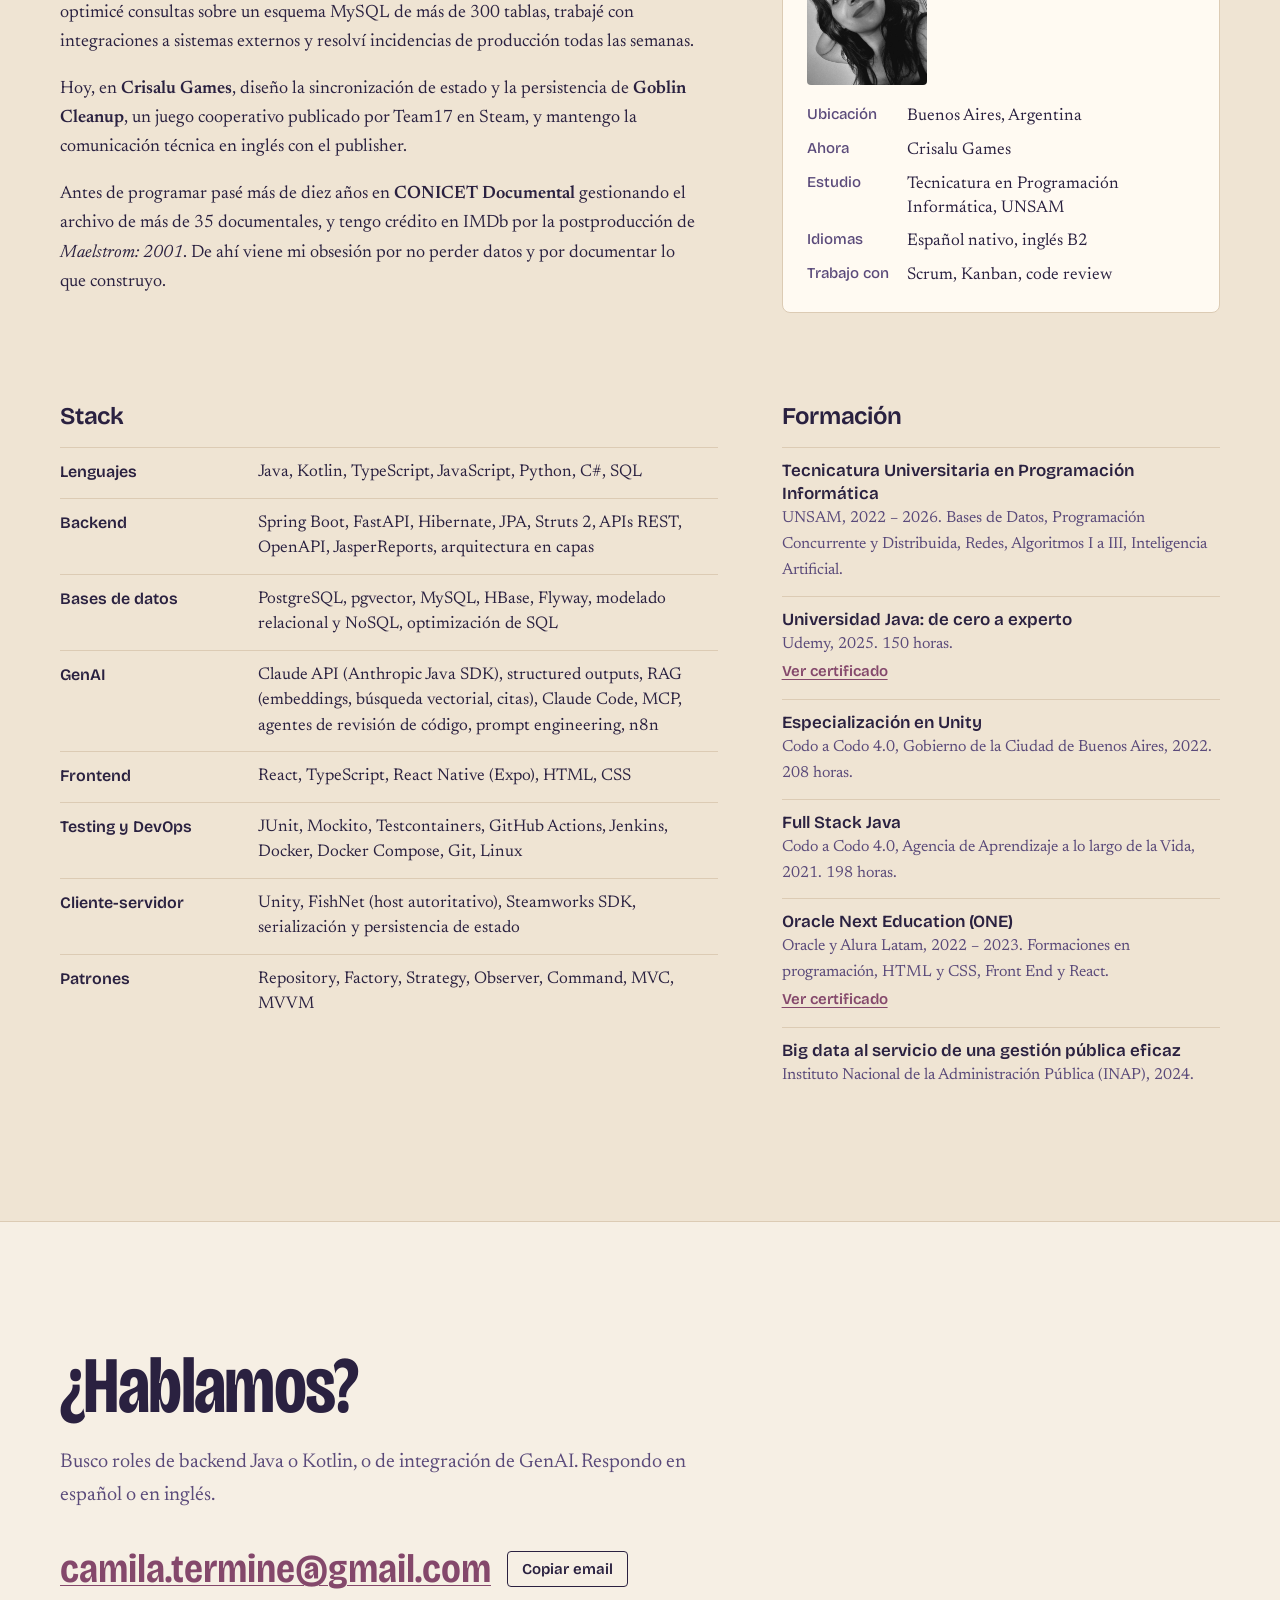
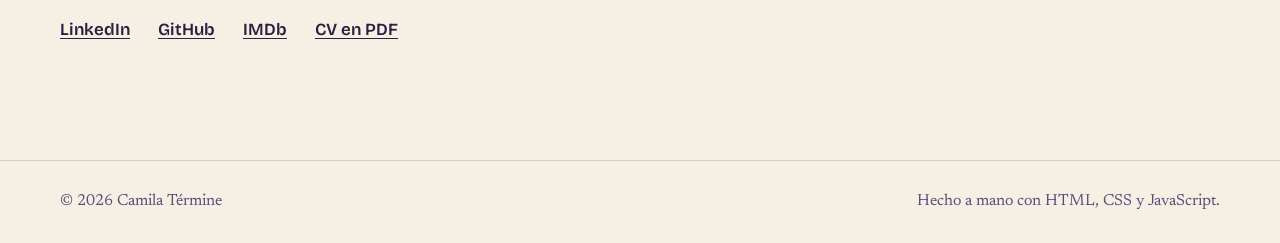
==== commit 574e23d5: "Add Salas de Estudio as a featured GenAI project with an animated RAG demo Featured next to Steam Re" ====
--- a/index.html
+++ b/index.html
@@ -140,6 +140,35 @@
           </div>
         </article>
 
+        <article class="feature" aria-labelledby="sed-title">
+          <div class="feature-info">
+            <h3 id="sed-title">Salas de Estudio</h3>
+            <p class="feature-sub" data-i18n="sed.sub">Asistente de estudio con RAG que responde con tus apuntes y cita la página</p>
+            <p data-i18n="sed.desc"></p>
+            <ul class="points">
+              <li data-i18n="sed.p1"></li>
+              <li data-i18n="sed.p2"></li>
+              <li data-i18n="sed.p3"></li>
+            </ul>
+            <p class="stack">Python, FastAPI, PostgreSQL + pgvector, multilingual-e5, Claude Haiku, Gemini, React, TypeScript</p>
+            <a class="btn btn-ghost btn-small" href="https://github.com/camitermine/salas-de-estudio" target="_blank" rel="noopener" data-i18n="link.code">Ver código en GitHub</a>
+          </div>
+
+          <div class="demo rag" id="rag">
+            <p class="demo-endpoint mono" data-i18n="rag.label">Demo con datos de ejemplo</p>
+            <div class="rag-window">
+              <ul class="rag-rooms" id="rag-rooms"></ul>
+              <div class="rag-chat" aria-live="polite">
+                <p class="rag-q" id="rag-q"></p>
+                <p class="rag-status" id="rag-status"></p>
+                <p class="rag-a" id="rag-a"></p>
+                <ol class="rag-src" id="rag-src"></ol>
+              </div>
+            </div>
+            <button class="btn btn-ghost btn-small" id="rag-next" data-i18n="rag.next">Hacer otra pregunta</button>
+          </div>
+        </article>
+
         <article class="feature feature-log" aria-labelledby="ttf-title">
           <div class="feature-info">
             <h3 id="ttf-title">Tic-Tac-Fade</h3>
--- a/styles.css
+++ b/styles.css
@@ -167,11 +167,12 @@
 .game-rule { font-size: 1rem; line-height: 1.45; color: var(--ink-soft); margin-bottom: 16px; }
 
 .board {
-  display: grid; grid-template-columns: repeat(3, 1fr); gap: 8px;
-  aspect-ratio: 1; max-width: 360px; margin-inline: auto;
+  display: grid; grid-template-columns: repeat(3, 1fr); grid-template-rows: repeat(3, 1fr); gap: 8px;
+  width: 100%; aspect-ratio: 1; max-width: 360px; margin-inline: auto;
 }
 .cell {
-  position: relative; display: grid; place-items: center;
+  /* min-*: 0 para que la ficha no agrande su fila al aparecer */
+  position: relative; display: grid; place-items: center; min-width: 0; min-height: 0;
   background: var(--paper); border: 1px solid var(--rule); border-radius: 4px;
   cursor: pointer; padding: 0;
   /* Un toque = una jugada: sin zoom por doble toque ni demora en mobile */
@@ -287,6 +288,36 @@
 .thinking::after { content: '…'; display: inline-block; animation: blink 1s steps(2) infinite; }
 @keyframes blink { 50% { opacity: 0; } }
 
+/* Demo de Salas de Estudio: salas a la izquierda, chat a la derecha */
+.rag-window {
+  display: grid; grid-template-columns: 11em minmax(0, 1fr);
+  border: 1px solid var(--rule); border-radius: 6px; margin-bottom: 18px; overflow: hidden;
+}
+.rag-rooms { list-style: none; margin: 0; padding: 8px; background: var(--paper-alt); }
+.rag-rooms li { padding: 8px 10px; border-radius: 4px; font: 500 .8125rem/1.3 var(--font-display); color: var(--ink-soft); }
+.rag-rooms li[aria-current] { background: var(--card); color: var(--ink); box-shadow: inset 3px 0 var(--accent); }
+.rag-rooms small { display: block; font: .6875rem var(--font-mono); opacity: .8; margin-top: 2px; }
+.rag-chat { padding: 16px; min-height: 23em; display: flex; flex-direction: column; gap: 10px; }
+.rag-q {
+  align-self: flex-end; max-width: 88%; margin: 0; padding: 8px 12px; border-radius: 10px 10px 2px 10px;
+  background: var(--accent); color: var(--accent-ink); font: 500 .9375rem/1.4 var(--font-display);
+}
+.rag-q:empty, .rag-status:empty, .rag-a:empty, .rag-src:empty { display: none; }
+.rag-q.typing::after { content: '▍'; animation: blink 1s steps(2) infinite; }
+.rag-status { margin: 0; font: 500 .8125rem var(--font-mono); color: var(--ink-soft); }
+.rag-a { margin: 0; font-size: 1rem; line-height: 1.55; }
+.cite {
+  display: inline-block; padding: 0 4px; margin: 0 1px; border-radius: 3px; vertical-align: 1px;
+  font: 600 .6875rem/1.5 var(--font-mono); color: var(--accent-ink); background: var(--accent);
+}
+.rag-src {
+  list-style: none; margin: 4px 0 0; padding: 10px 0 0; border-top: 1px dashed var(--rule);
+  display: grid; gap: 4px; font: .75rem var(--font-mono); color: var(--ink-soft);
+}
+.rag-src .cite { margin: 0 6px 0 0; }
+.rag-src.swap { animation: swap .25s ease-out; }
+@media (prefers-reduced-motion: reduce) { .rag-src.swap { animation: none; } }
+
 /* Bitácora de Tic-Tac-Fade */
 .log-head {
   display: flex; align-items: center; justify-content: space-between; gap: 12px;
@@ -425,6 +456,10 @@
   .skills { grid-template-columns: 1fr; }
   .skills dd { border-top: 0; padding-top: 0; }
   .bar-row { grid-template-columns: auto 1fr 3em; gap: 8px; font-size: .6875rem; }
+  .rag-window { grid-template-columns: 1fr; }
+  .rag-rooms { display: flex; gap: 4px; overflow-x: auto; }
+  .rag-rooms li { white-space: nowrap; }
+  .rag-rooms small { display: none; }
   .catalog { grid-template-columns: 1fr; }
 }
 .edu a { display: inline-block; margin-top: 2px; font: 600 .9375rem var(--font-display); color: var(--accent); }
